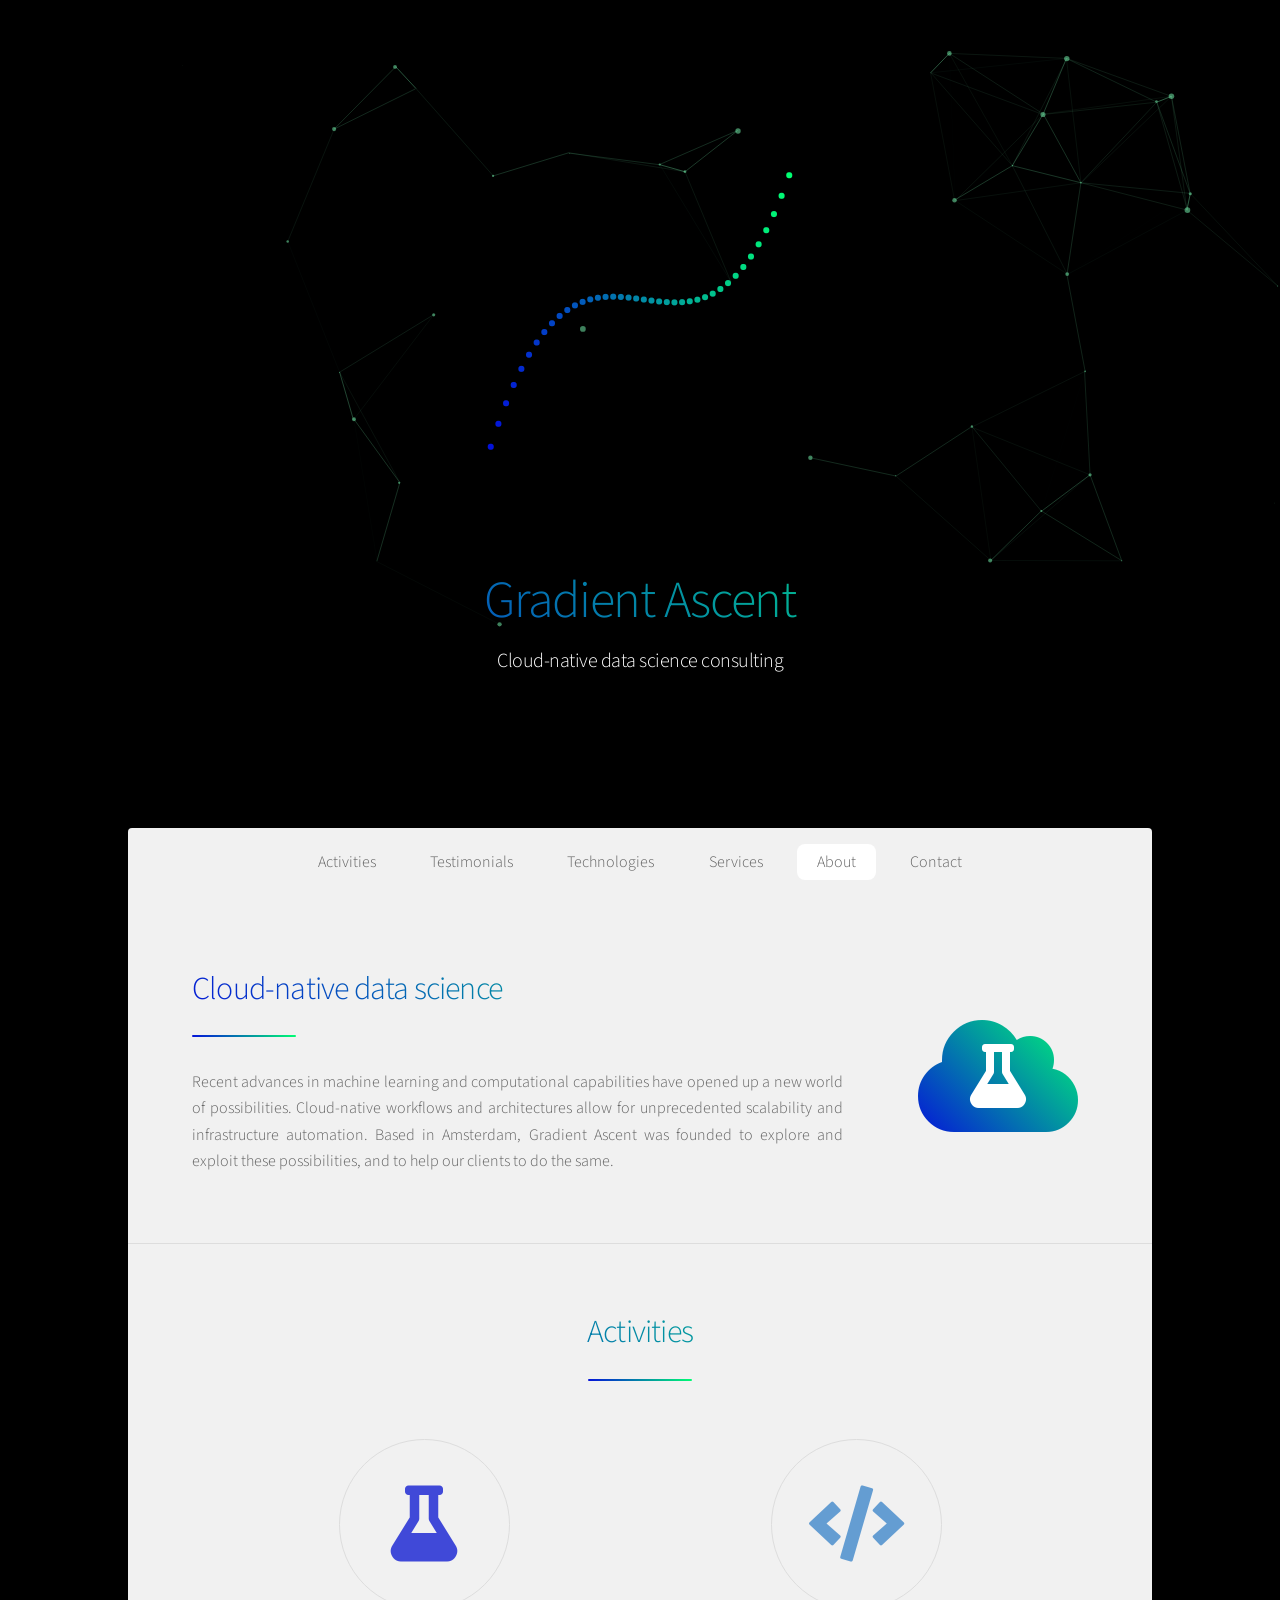
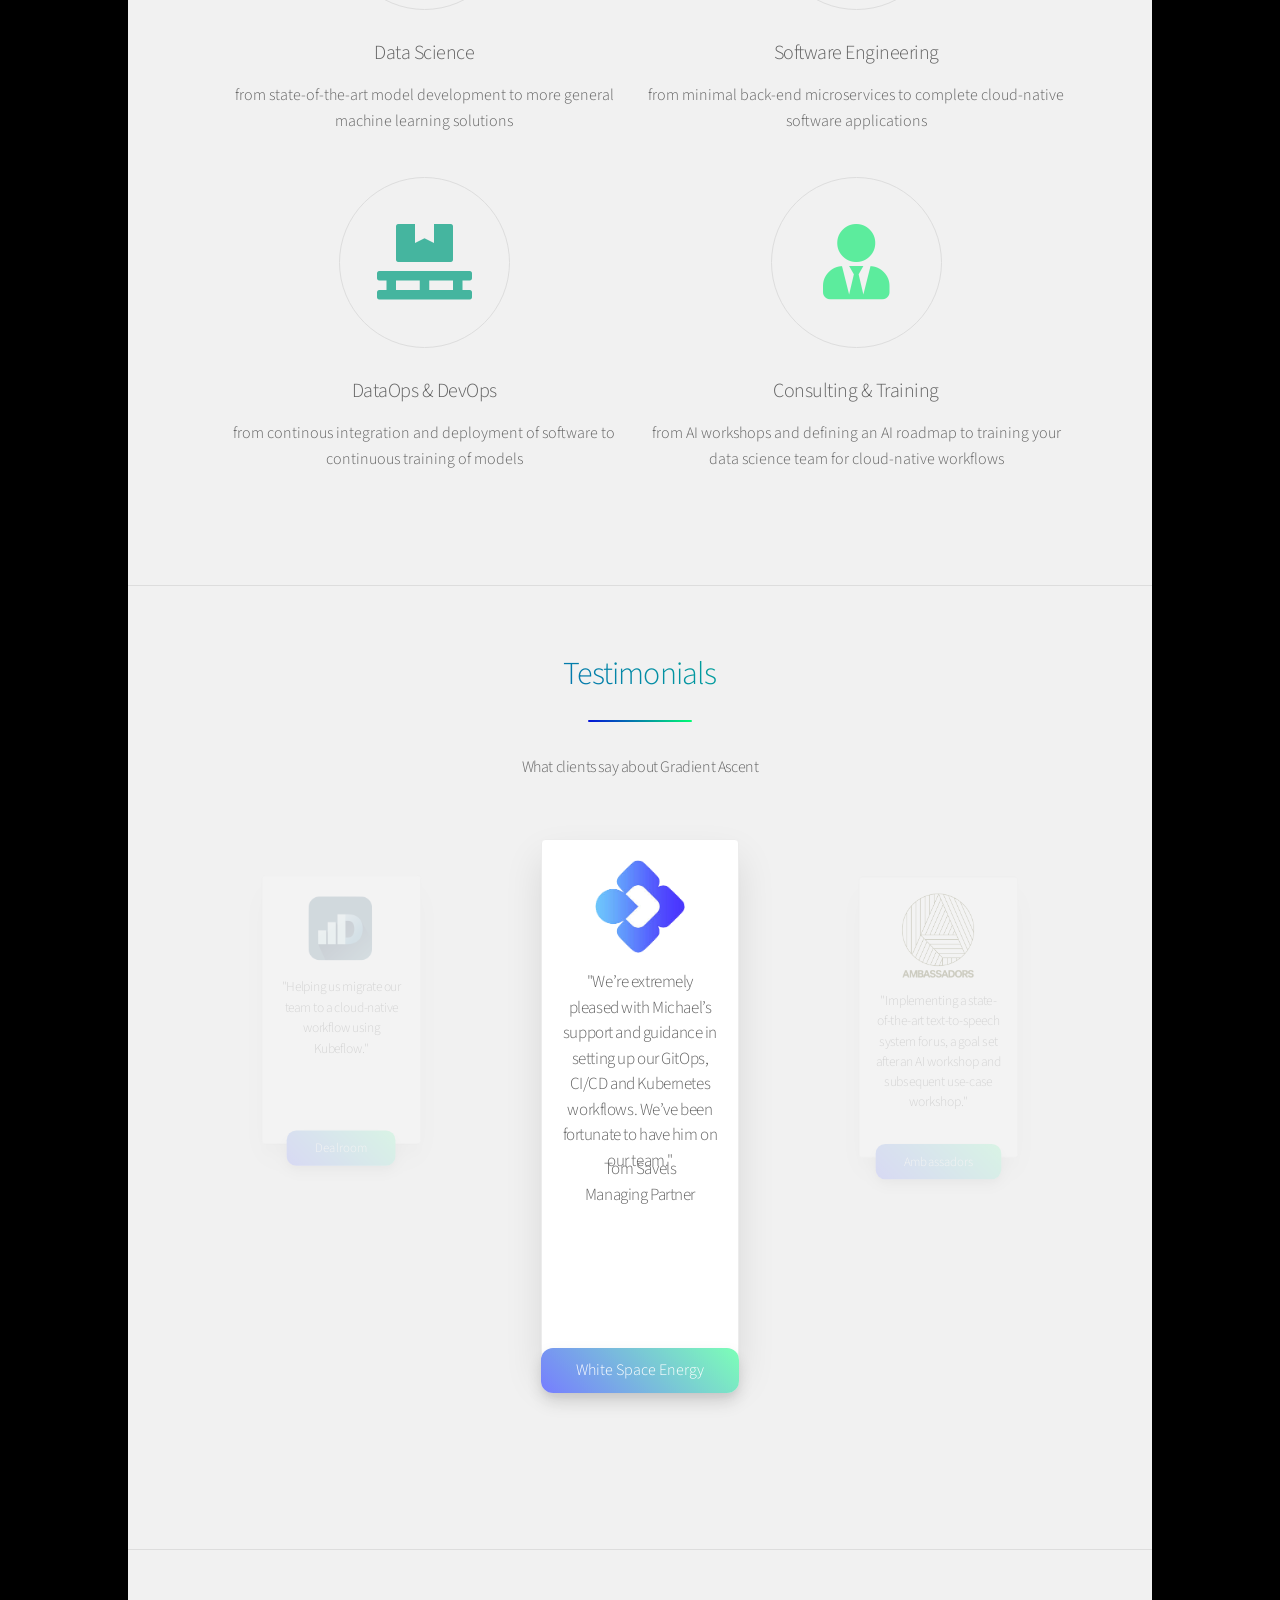
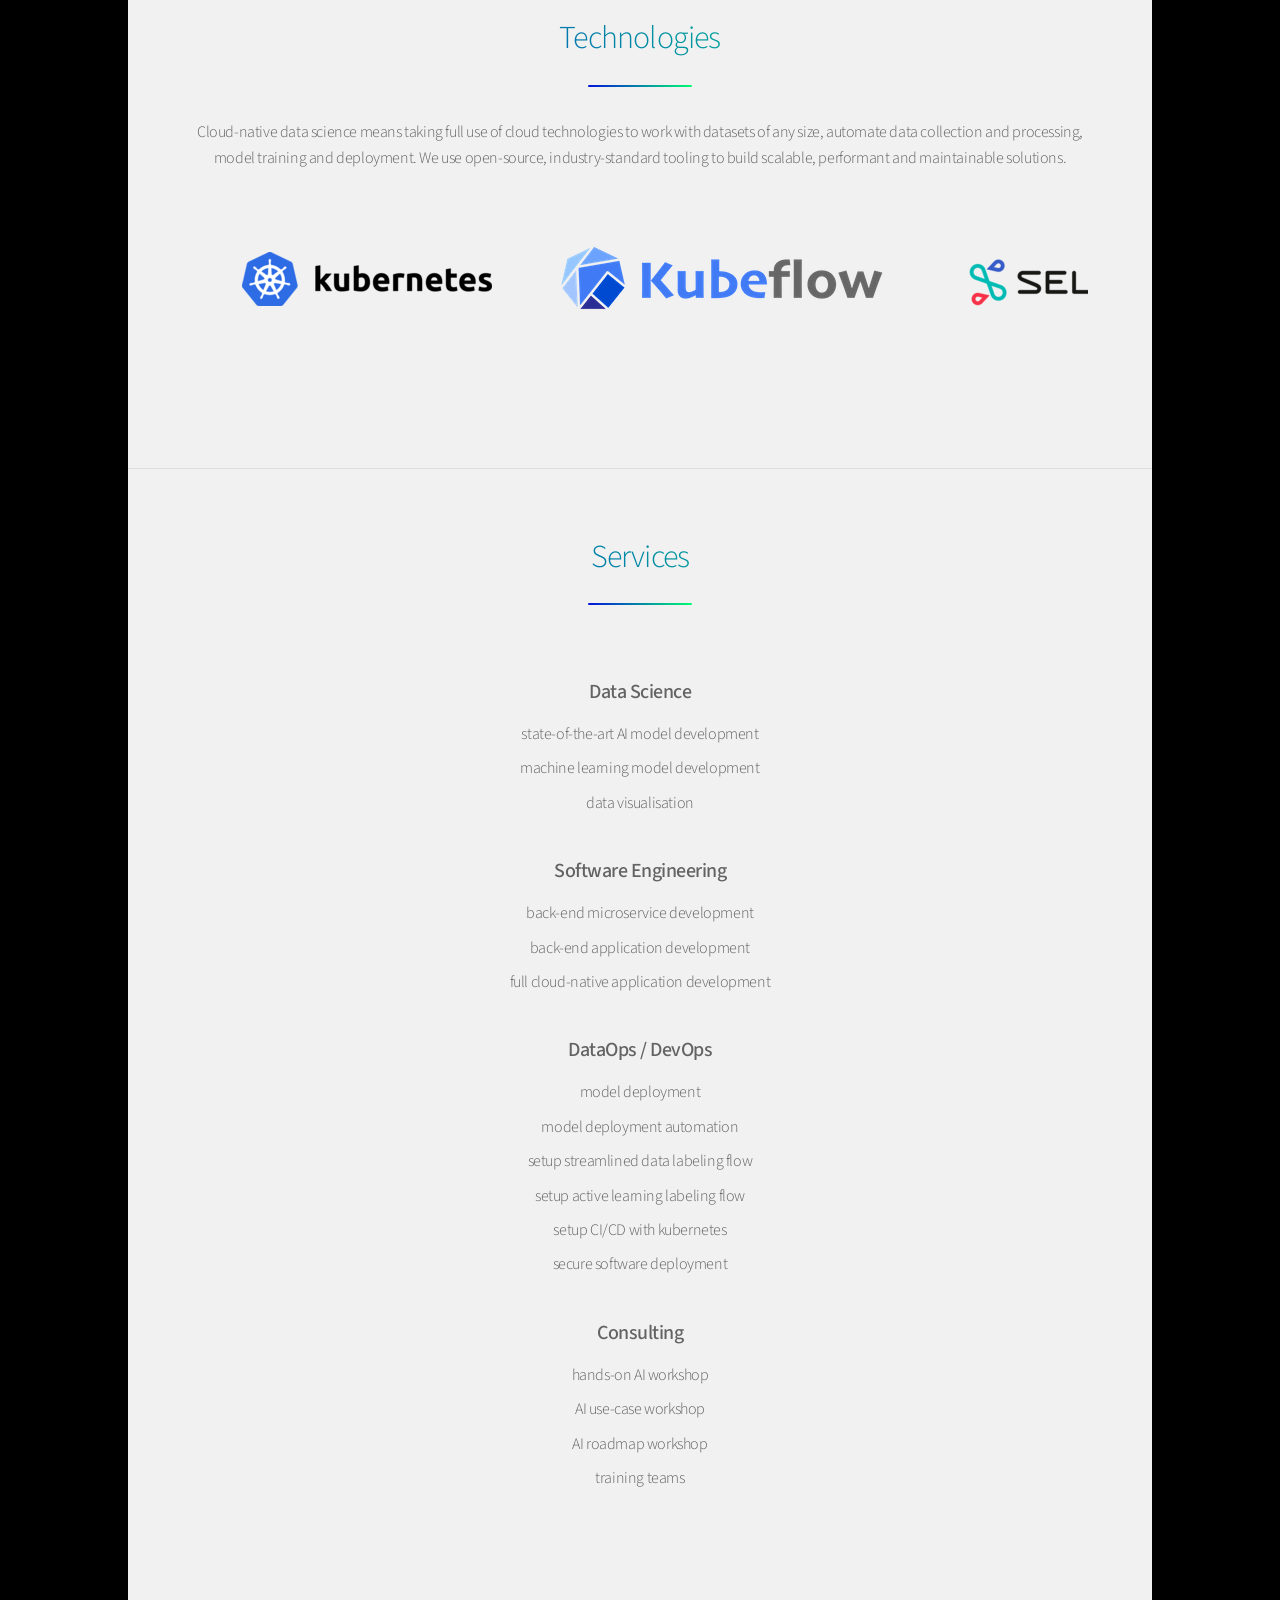
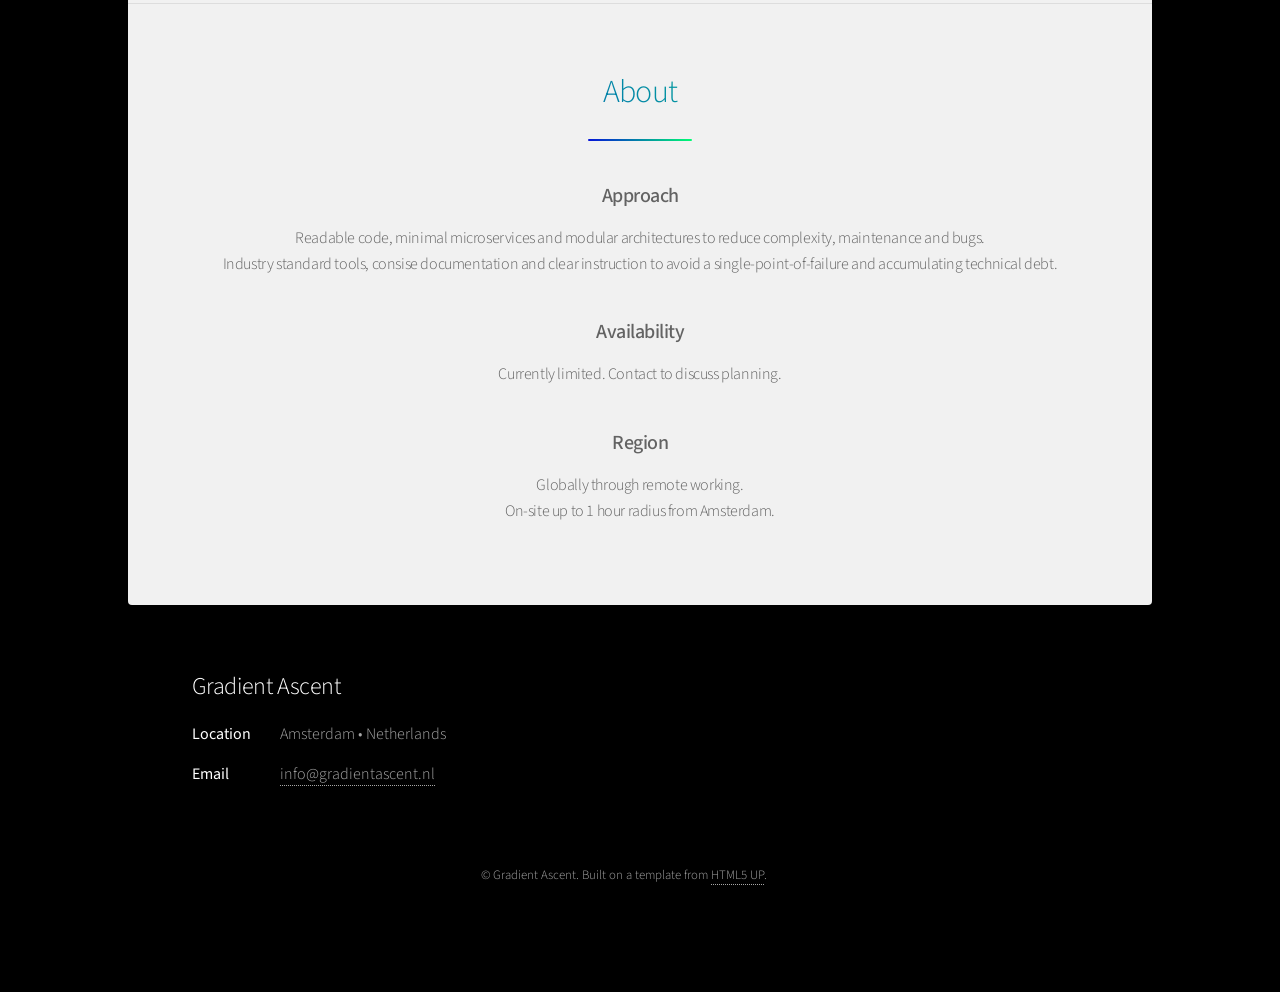
==== index.html @ bb18d950 "testimonial whitespace" ====
<!DOCTYPE HTML>
<html>

<head>
	<title>Gradient Ascent</title>
	<meta charset="utf-8" />
	<meta name="viewport" content="width=device-width, initial-scale=1, user-scalable=no" />
	<link rel="icon" href="images/favicon.png" />
	<script async src="https://www.googletagmanager.com/gtag/js?id=UA-164557713-1"></script>
	<script>
	window.dataLayer = window.dataLayer || [];
	function gtag(){dataLayer.push(arguments);}
	gtag('js', new Date());

	gtag('config', 'UA-164557713-1');
	</script>

	<link rel="stylesheet" href="assets/css/main.css" />
	<noscript>
		<link rel="stylesheet" href="assets/css/noscript.css" /></noscript>
</head>

<body class="is-preload">

	<!-- Wrapper -->
	<div id="wrapper">
		<div id="particles-js" class="bg"></div>

		<!-- Header -->
		<header id="header" class="alt">
			<span class="logo"><img src="images/ga-transparent.png" alt="" /></span>
			<h1>Gradient Ascent</h1>
			<p>Cloud-native data science consulting<br />
		</header>

		<!-- Nav -->
		<nav id="nav">
			<ul>
				<li><a href="#activities" class="active">Activities</a></li>
				<li><a href="#testimonials">Testimonials</a></li>
				<li><a href="#technologies">Technologies</a></li>
				<li><a href="#services">Services</a></li>
				<li><a href="#about">About</a></li>
				<li><a href="#contact">Contact</a></li>
			</ul>
		</nav>

		<!-- Main -->
		<div id="main">

			<!-- Introduction -->
			<section id="introduction" class="main">
				<div class="spotlight">
					<div class="content">
						<header class="major">
							<h2>Cloud-native data science</h2>
						</header>
						<p>Recent advances in machine learning and computational capabilities have opened up a new world
							of possibilities.
							Cloud-native workflows and architectures allow for unprecedented scalability and
							infrastructure automation.
							Based in Amsterdam, Gradient Ascent was founded to explore and exploit these possibilities,
							and to help our clients to do the same.</p>
						<!-- <ul class="actions">
							<li><a href="generic.html" class="button">Learn More</a></li>
						</ul> -->
					</div>
					<div class="image">
						<span class="icon solid major fa-stack fa-4x">
							<i class="fas cloud fa-cloud fa-stack-2x"></i>
							<i class="fas fa-flask fa-stack-1x fa-inverse"></i>
						</span>
					</div>
					<!-- <span class="icon solid major style5 fa-user-tie"></span> -->
					<!-- <span class="image"><img src="images/pic01.jpg" alt="" /></span> -->
				</div>
			</section>

			<!-- Activities -->
			<section id="activities" class="main special">
				<header class="major">
					<h2>Activities</h2>
				</header>
				<ul class="features">
					<li>
						<span class="icon solid major style1 fa-flask"></span>
						<h3>Data Science</h3>
						<p>from state-of-the-art model development to more general machine learning solutions</p>
					</li>
					<li>
						<span class="icon solid major style2 fa-code"></span>
						<h3>Software Engineering</h3>
						<p>from minimal back-end microservices to complete cloud-native software applications</p>
					</li>
					<li>
						<span class="icon solid major style3 fa-pallet"></span>
						<h3>DataOps & DevOps</h3>
						<p>from continous integration and deployment of software to continuous training of models</p>
					</li>
					<li>
						<span class="icon solid major style4 fa-user-tie"></span>
						<h3>Consulting & Training</h3>
						<p>from AI workshops and defining an AI roadmap to training your data science team for
							cloud-native workflows</p>
					</li>
				</ul>
				<!-- <footer class="major">
					<ul class="actions special">
						<li><a href="generic.html" class="button">Learn More</a></li>
					</ul>
				</footer> -->
			</section>

			<!-- Testimonials -->
			<section id="testimonials" class="main special">
				<header class="major">
					<h2>Testimonials</h2>
					<p>What clients say about Gradient Ascent</p>
					<div class="wrapper">

						<!-- <div class="row"> -->
						<div class="col-sm-12">
							<div id="testimonials-list" class="owl-carousel">

								<div class="item">
									<div class="shadow-effect">
										<img class="imgPlaceholder" src="images/clients/dealroom.png" alt="">
										<p>"Helping us migrate our team to a cloud-native workflow using Kubeflow."</p>
									</div>
									<div class="testimonial-name">Dealroom</div>
								</div>

								<div class="item">
									<div class="shadow-effect">
										<img class="imgPlaceholder" src="images/clients/whitespace.png" alt="">
										<p>"We’re extremely pleased with Michael’s support and guidance in setting up our GitOps, CI/CD and Kubernetes workflows. We’ve been fortunate to have him on our team."</p>
										<p>Tom Savels<br>Managing Partner</p>
									</div>
									<div class="testimonial-name">White Space Energy</div>
								</div>

								<div class="item">
									<div class="shadow-effect">
										<img class="imgPlaceholder" src="images/clients/ambassadors.png" alt="">
										<p>"Implementing a state-of-the-art text-to-speech system for us, a goal set
											after an AI workshop and subsequent use-case workshop."</p>
									</div>
									<div class="testimonial-name">Ambassadors</div>
								</div>

							</div>
						</div>
						<!-- </div> -->
					</div>
			</section>
			<!-- Utilizing open-source tooling such as KubeFlow and Kubernetes, it is possible to achieve levels of automation, robustness and scalability that are multiples of previous standards.</p> -->
			</header>

			<!-- Technologies -->
			<section id="technologies" class="main special">
				<header class="major">
					<h2>Technologies</h2>
					<p>Cloud-native data science means taking full use of cloud technologies to work with datasets of
						any size, automate data collection and processing, model training and
						deployment. We use open-source, industry-standard tooling to build scalable, performant and maintainable solutions.</p>
					<div class='marquee'>
						<img src="images/techs/kubernetes.png">
						<img src="images/techs/kubeflow.png">
						<img src="images/techs/seldon.png">
						<img src="images/techs/fastapi.png">
						<img src="images/techs/python.png">
						<img src="images/techs/numpy.png">
						<img src="images/techs/pytorch.png">
						<img src="images/techs/keras.png">
						<img src="images/techs/sklearn.png">
						<img src="images/techs/gcp.png">
						<img src="images/techs/aws.png">
					</div>
					<!-- <p>Data management</p>
					<p>Training management</p>
					<p>Experiment tracking</p>
					<p>Deployment</p> -->
					<!-- Utilizing open-source tooling such as KubeFlow and Kubernetes, it is possible to achieve levels of automation, robustness and scalability that are multiples of previous standards.</p> -->
				</header>
				<!-- <footer class="major">
								<ul class="actions special">
									<li><a href="generic.html" class="button">Learn More</a></li>
								</ul>
							</footer> -->
			</section>

			<!-- Services -->
			<section id="services" class="main special">
				<header class="major">

					<h2>Services</h2>

					<ul class="features">
						<li>
							<h3 style="font-weight:500;margin-top:2em;">Data Science</h3>
							<p>state-of-the-art AI model development</p>
							<p>machine learning model development</p>
							<p>data visualisation</p>

							<h3 style="font-weight:500;margin-top:2em;">Software Engineering</h3>
							<p>back-end microservice development</p>
							<p>back-end application development</p>
							<p>full cloud-native application development</p>

							<h3 style="font-weight:500;margin-top:2em;">DataOps / DevOps</h3>
							<p>model deployment</p>
							<p>model deployment automation</p>
							<p>setup streamlined data labeling flow</p>
							<p>setup active learning labeling flow</p>
							<p>setup CI/CD with kubernetes</p>
							<p>secure software deployment</p>


							<h3 style="font-weight:500;margin-top:2em;">Consulting</h3>
							<p>hands-on AI workshop</p>
							<p>AI use-case workshop</p>
							<p>AI roadmap workshop</p>
							<p>training teams</p>
						</li>
					</ul>




				</header>
				<!-- <footer class="major">
								<ul class="actions special">
									<li><a href="generic.html" class="button primary">Get Started</a></li>
									<li><a href="generic.html" class="button">Learn More</a></li>
								</ul>
							</footer> -->
			</section>

			<!-- About -->
			<section id="about" class="main special">
				<header class="major">
					<h2>About</h2>
					<h3 style="font-weight:500;margin-top:2em;">Approach</h3>
					<p>Readable code, minimal microservices and modular architectures to reduce complexity,
						maintenance and bugs. <br>
						Industry standard tools, consise documentation and clear instruction to avoid a
						single-point-of-failure and accumulating technical debt.</p>
					<h3 style="font-weight:500;margin-top:2em;">Availability</h3>
					<p>Currently limited. Contact to discuss planning.</p>
					<h3 style="font-weight:500;margin-top:2em;">Region</h3>
					<p>Globally through remote working.<br>
						On-site up to 1 hour radius from Amsterdam.</p>
				</header>
				<!-- <footer class="major">
					<ul class="actions special">
						<li><a href="generic.html" class="button primary">Get Started</a></li>
						<li><a href="generic.html" class="button">Learn More</a></li>
					</ul>
				</footer> -->
			</section>
		</div>

		<!-- Footer -->

		<footer id="footer">
			<!-- <section id="contact">
				<h2>Get in touch</h2>
				<form id="form" method="post" action="assets/php/mailer.php">
					<div class="row gtr-uniform">
						<div class="col-6 col-12-xsmall">
							<input type="text" name="name" id="name" value="" placeholder="Name" />
						</div>
						<div class="col-6 col-12-xsmall">
							<input type="email" name="email" id="email" value="" placeholder="Email" />
						</div>
						<div class="col-12">
							<textarea name="message" id="message" placeholder="Your message"
								rows="6"></textarea>
						</div>
						<div class="col-12">
							<ul class="actions">
								<li><input type="submit" value="Send Message" class="secondary" /></li>
							</ul>
						</div>
					</div>
				</form>
			</section> -->
			<section>
				<h2>Gradient Ascent</h2>
				<dl class="alt">
					<dt>Location</dt>
					<dd>Amsterdam &bull; Netherlands</dd>
					<dt>Email</dt>
					<dd><a href="mailto:info@gradientascent.nl">info@gradientascent.nl</a></dd>
				</dl>
				<!-- <ul class="icons">
							<li><a href="#" class="icon brands fa-github alt"><span class="label">GitHub</span></a></li>
						</ul> -->
			</section>
			<p class="copyright">&copy; Gradient Ascent. Built on a template from <a href="https://html5up.net">HTML5 UP</a>.</p>
		</footer>
	</div>

	<!-- Scripts -->
	<script src="assets/js/jquery.min.js"></script>
	<script src="assets/js/jquery.scrollex.min.js"></script>
	<script src="assets/js/jquery.scrolly.min.js"></script>
	<script src="assets/js/jquery.marquee.min.js"></script>
	<script src="assets/js/browser.min.js"></script>
	<script src="assets/js/breakpoints.min.js"></script>
	<script src="assets/js/util.js"></script>
	<script src="assets/js/particles.js"></script>
	<script src='assets/js/owl.carousel.min.js'></script>
	<script src="assets/js/main.js"></script>
</body>

</html>
---- assets/css/main.css ----
@import url(fontawesome-all.min.css);
@import "https://fonts.googleapis.com/css?family=Source+Sans+Pro:300,400";

/*
	Stellar by HTML5 UP
	html5up.net | @ajlkn
	Free for personal and commercial use under the CCA 3.0 license (html5up.net/license)
*/

/* Custom */

/* Testimonial Carousel */
.shadow-effect {
  background: #fff;
  padding: 20px;
  border-radius: 4px;
  text-align: center;
  border: 1px solid #ececec;
  box-shadow: 0 19px 38px rgba(0, 0, 0, 0.1), 0 15px 12px rgba(0, 0, 0, 0.02);
}
#testimonials-list .shadow-effect p {
  font-family: inherit;
  font-size: 17px;
  line-height: 1.5;
  margin: 0 0 17px 0;
  font-weight: 300;
  height: 10em;
}
.testimonial-name {
  margin: -17px auto 0;
  display: table;
  width: auto;
  background: -webkit-linear-gradient(45deg, #767dff, #7cffb7);
  padding: 9px 35px;
  border-radius: 12px;
  text-align: center;
  color: #fff;
  box-shadow: 0 9px 18px rgba(0, 0, 0, 0.12), 0 5px 7px rgba(0, 0, 0, 0.05);
}
#testimonials-list .item {
  text-align: center;
  padding: 50px;
  opacity: 0.2;
  -webkit-transform: scale3d(0.8, 0.8, 1);
  transform: scale3d(0.8, 0.8, 1);
  transition: all 0.3s ease-in-out;
}
#testimonials-list .owl-item.active.center .item {
  opacity: 1;
  -webkit-transform: scale3d(1, 1, 1);
  transform: scale3d(1, 1, 1);
}
.owl-carousel .owl-item img {
  -webkit-transform-style: preserve-3d;
  transform-style: preserve-3d;
  max-width: 90px;
  /* border-radius: 50%; */
  margin: 0 auto 17px;
}
#testimonials-list.owl-carousel .owl-dots .owl-dot.active span,
#testimonials-list.owl-carousel .owl-dots .owl-dot:hover span {
  background: #3190e7;
  -webkit-transform: translate3d(0px, -50%, 0px) scale(0.7);
  transform: translate3d(0px, -50%, 0px) scale(0.7);
}
#testimonials-list.owl-carousel .owl-dots {
  display: inline-block;
  width: 100%;
  text-align: center;
}
#testimonials-list.owl-carousel .owl-dots .owl-dot {
  display: inline-block;
}
#testimonials-list.owl-carousel .owl-dots .owl-dot span {
  background: #3190e7;
  display: inline-block;
  height: 20px;
  margin: 0 2px 5px;
  -webkit-transform: translate3d(0px, -50%, 0px) scale(0.3);
  transform: translate3d(0px, -50%, 0px) scale(0.3);
  -webkit-transform-origin: 50% 50% 0;
  transform-origin: 50% 50% 0;
  transition: all 250ms ease-out 0s;
  width: 20px;
}

/* Tech logo slider */
.marquee {
  width: 100%;
  overflow: hidden;
}

.marquee > .img {
  padding-right: 100px;
}

/* Particles background */

#particles-js {
  z-index: -1;
  min-height: 100%;
  min-width: 1024px;
  width: 100%;
  height: auto;
  position: fixed;
  top: 0;
  left: 0;
}

#header,
#footer #main * {
  z-index: 1;
}

/* Owl Carousel */

.owl-carousel,
.owl-carousel .owl-item {
  -webkit-tap-highlight-color: transparent;
  position: relative;
}
.owl-carousel {
  display: none;
  width: 100%;
  z-index: 1;
}
.owl-carousel .owl-stage {
  position: relative;
  -ms-touch-action: pan-Y;
}
.owl-carousel .owl-stage:after {
  content: ".";
  display: block;
  clear: both;
  visibility: hidden;
  line-height: 0;
  height: 0;
}
.owl-carousel .owl-stage-outer {
  position: relative;
  overflow: hidden;
  -webkit-transform: translate3d(0, 0, 0);
}
.owl-carousel .owl-item {
  min-height: 1px;
  float: left;
  -webkit-backface-visibility: hidden;
  -webkit-touch-callout: none;
}
.owl-carousel .owl-item img {
  display: block;
  width: 100%;
  -webkit-transform-style: preserve-3d;
}
.owl-carousel .owl-dots.disabled,
.owl-carousel .owl-nav.disabled {
  display: none;
}
.owl-carousel .owl-dot,
.owl-carousel .owl-nav .owl-next,
.owl-carousel .owl-nav .owl-prev {
  cursor: pointer;
  cursor: hand;
  -webkit-user-select: none;
  -khtml-user-select: none;
  -moz-user-select: none;
  -ms-user-select: none;
  user-select: none;
}
.owl-carousel.owl-loaded {
  display: block;
}
.owl-carousel.owl-loading {
  opacity: 0;
  display: block;
}
.owl-carousel.owl-hidden {
  opacity: 0;
}
.owl-carousel.owl-refresh .owl-item {
  display: none;
}
.owl-carousel.owl-drag .owl-item {
  -webkit-user-select: none;
  -moz-user-select: none;
  -ms-user-select: none;
  user-select: none;
}
.owl-carousel.owl-grab {
  cursor: move;
  cursor: grab;
}
.owl-carousel.owl-rtl {
  direction: rtl;
}
.owl-carousel.owl-rtl .owl-item {
  float: right;
}
.no-js .owl-carousel {
  display: block;
}
.owl-carousel .animated {
  -webkit-animation-duration: 1s;
  animation-duration: 1s;
  -webkit-animation-fill-mode: both;
  animation-fill-mode: both;
}
.owl-carousel .owl-animated-in {
  z-index: 0;
}
.owl-carousel .owl-animated-out {
  z-index: 1;
}
.owl-carousel .fadeOut {
  -webkit-animation-name: fadeOut;
  animation-name: fadeOut;
}
@-webkit-keyframes fadeOut {
  0% {
    opacity: 1;
  }
  100% {
    opacity: 0;
  }
}
@keyframes fadeOut {
  0% {
    opacity: 1;
  }
  100% {
    opacity: 0;
  }
}
.owl-height {
  transition: height 0.5s ease-in-out;
}
.owl-carousel .owl-item .owl-lazy {
  opacity: 0;
  transition: opacity 0.4s ease;
}
.owl-carousel .owl-item img.owl-lazy {
  -webkit-transform-style: preserve-3d;
  transform-style: preserve-3d;
}
.owl-carousel .owl-video-wrapper {
  position: relative;
  height: 100%;
  background: #000;
}
.owl-carousel .owl-video-play-icon {
  position: absolute;
  height: 80px;
  width: 80px;
  left: 50%;
  top: 50%;
  margin-left: -40px;
  margin-top: -40px;
  background: url(owl.video.play.png) no-repeat;
  cursor: pointer;
  z-index: 1;
  -webkit-backface-visibility: hidden;
  transition: -webkit-transform 0.1s ease;
  transition: transform 0.1s ease;
}
.owl-carousel .owl-video-play-icon:hover {
  -webkit-transform: scale(1.3, 1.3);
  -ms-transform: scale(1.3, 1.3);
  transform: scale(1.3, 1.3);
}
.owl-carousel .owl-video-playing .owl-video-play-icon,
.owl-carousel .owl-video-playing .owl-video-tn {
  display: none;
}
.owl-carousel .owl-video-tn {
  opacity: 0;
  height: 100%;
  background-position: center center;
  background-repeat: no-repeat;
  background-size: contain;
  transition: opacity 0.4s ease;
}
.owl-carousel .owl-video-frame {
  position: relative;
  z-index: 1;
  height: 100%;
  width: 100%;
}
.owl-theme .owl-controls {
  margin-top: 10px;
  text-align: center;
  -webkit-tap-highlight-color: transparent;
}
.owl-theme .owl-controls .owl-nav [class*="owl-"] {
  color: #fff;
  font-size: 14px;
  margin: 5px;
  padding: 4px 7px;
  background: #d6d6d6;
  display: inline-block;
  cursor: pointer;
  -webkit-border-radius: 3px;
  -moz-border-radius: 3px;
  border-radius: 3px;
}
.owl-theme .owl-controls .owl-nav [class*="owl-"]:hover {
  background: #869791;
  color: #fff;
  text-decoration: none;
}
.owl-theme .owl-controls .owl-nav .disabled {
  opacity: 0.5;
  cursor: default;
}
.owl-theme .owl-dots .owl-dot {
  display: inline-block;
  zoom: 1;
  *display: inline;
}
.owl-theme .owl-dots .owl-dot span {
  width: 10px;
  height: 10px;
  margin: 5px 7px;
  background: #d6d6d6;
  display: block;
  -webkit-backface-visibility: visible;
  -webkit-transition: opacity 200ms ease;
  -moz-transition: opacity 200ms ease;
  -ms-transition: opacity 200ms ease;
  -o-transition: opacity 200ms ease;
  transition: opacity 200ms ease;
  -webkit-border-radius: 30px;
  -moz-border-radius: 30px;
  border-radius: 30px;
}
.owl-theme .owl-dots .owl-dot.active span,
.owl-theme .owl-dots .owl-dot:hover span {
  background: #869791;
}


/* Template */

html,
body,
div,
span,
applet,
object,
iframe,
h1,
h2,
h3,
h4,
h5,
h6,
p,
blockquote,
pre,
a,
abbr,
acronym,
address,
big,
cite,
code,
del,
dfn,
em,
img,
ins,
kbd,
q,
s,
samp,
small,
strike,
strong,
sub,
sup,
tt,
var,
b,
u,
i,
center,
dl,
dt,
dd,
ol,
ul,
li,
fieldset,
form,
label,
legend,
table,
caption,
tbody,
tfoot,
thead,
tr,
th,
td,
article,
aside,
canvas,
details,
embed,
figure,
figcaption,
footer,
header,
hgroup,
menu,
nav,
output,
ruby,
section,
summary,
time,
mark,
audio,
video {
  margin: 0;
  padding: 0;
  border: 0;
  font-size: 100%;
  font: inherit;
  vertical-align: baseline;
}

article,
aside,
details,
figcaption,
figure,
footer,
header,
hgroup,
menu,
nav,
section {
  display: block;
}

body {
  line-height: 1;
}

ol,
ul {
  list-style: none;
}

blockquote,
q {
  quotes: none;
}

blockquote:before,
blockquote:after,
q:before,
q:after {
  content: "";
  content: none;
}

table {
  border-collapse: collapse;
  border-spacing: 0;
}

body {
  -webkit-text-size-adjust: none;
}

mark {
  background-color: transparent;
  color: inherit;
}

input::-moz-focus-inner {
  border: 0;
  padding: 0;
}

input,
select,
textarea {
  -moz-appearance: none;
  -webkit-appearance: none;
  -ms-appearance: none;
  appearance: none;
}

/* Basic */

@-ms-viewport {
  width: device-width;
}

body {
  -ms-overflow-style: scrollbar;
}

@media screen and (max-width: 480px) {
  html,
  body {
    min-width: 320px;
  }
}

html {
  box-sizing: border-box;
}

*,
*:before,
*:after {
  box-sizing: inherit;
}

body {
  background-color: #000000;
}

body.is-preload *,
body.is-preload *:before,
body.is-preload *:after {
  -moz-animation: none !important;
  -webkit-animation: none !important;
  -ms-animation: none !important;
  animation: none !important;
  -moz-transition: none !important;
  -webkit-transition: none !important;
  -ms-transition: none !important;
  transition: none !important;
}

/* Type */

body {
  background-color: #000000;
  color: rgba(255, 255, 255, 0.65);
}

body,
input,
select,
textarea {
  font-family: "Source Sans Pro", Helvetica, sans-serif;
  font-size: 17pt;
  font-weight: 300;
  line-height: 1.65;
}

@media screen and (max-width: 1680px) {
  body,
  input,
  select,
  textarea {
    font-size: 14pt;
  }
}

@media screen and (max-width: 1280px) {
  body,
  input,
  select,
  textarea {
    font-size: 12pt;
  }
}

@media screen and (max-width: 360px) {
  body,
  input,
  select,
  textarea {
    font-size: 11pt;
  }
}

a {
  -moz-transition: color 0.2s ease, border-bottom 0.2s ease;
  -webkit-transition: color 0.2s ease, border-bottom 0.2s ease;
  -ms-transition: color 0.2s ease, border-bottom 0.2s ease;
  transition: color 0.2s ease, border-bottom 0.2s ease;
  text-decoration: none;
  border-bottom: dotted 1px;
  color: inherit;
}

a:hover {
  border-bottom-color: transparent;
}

strong,
b {
  font-weight: 400;
}

em,
i {
  font-style: italic;
}

p {
  margin: 0 0 .5em 0;
}

p.content {
  -moz-columns: 20em 2;
  -webkit-columns: 20em 2;
  -ms-columns: 20em 2;
  columns: 20em 2;
  -moz-column-gap: 2em;
  -webkit-column-gap: 2em;
  -ms-column-gap: 2em;
  column-gap: 2em;
  text-align: justify;
}

h1,
h2,
h3,
h4,
h5,
h6 {
  font-weight: 300;
  line-height: 1.5;
  margin: 0 0 0.7em 0;
  letter-spacing: -0.025em;
}

h1 a,
h2 a,
h3 a,
h4 a,
h5 a,
h6 a {
  color: inherit;
  text-decoration: none;
}

h1 {
  font-size: 2.5em;
  line-height: 1.2;
}

h2 {
  font-size: 1.5em;
}

h3 {
  font-size: 1.25em;
}

h4 {
  font-size: 1.1em;
}

h5 {
  font-size: 0.9em;
}

h6 {
  font-size: 0.7em;
}

@media screen and (max-width: 736px) {
  h1 {
    font-size: 2em;
  }
}

sub {
  font-size: 0.8em;
  position: relative;
  top: 0.5em;
}

sup {
  font-size: 0.8em;
  position: relative;
  top: -0.5em;
}

blockquote {
  border-left: solid 4px;
  font-style: italic;
  margin: 0 0 2em 0;
  padding: 0.5em 0 0.5em 2em;
}

code {
  border-radius: 8px;
  border: solid 1px;
  font-family: "Courier New", monospace;
  font-size: 0.9em;
  margin: 0 0.25em;
  padding: 0.25em 0.65em;
}

pre {
  -webkit-overflow-scrolling: touch;
  font-family: "Courier New", monospace;
  font-size: 0.9em;
  margin: 0 0 2em 0;
}

pre code {
  display: block;
  line-height: 1.75;
  padding: 1em 1.5em;
  overflow-x: auto;
}

hr {
  border: 0;
  border-bottom: solid 1px;
  margin: 2em 0;
}

hr.major {
  margin: 3em 0;
}

.align-left {
  text-align: left;
}

.align-center {
  text-align: center;
}

.align-right {
  text-align: right;
}

input,
select,
textarea {
  color: #ffffff;
}

a:hover {
  color: #ffffff;
}

strong,
b {
  color: #ffffff;
}

h1,
h2,
h3,
h4,
h5,
h6 {
  color: #ffffff;
}

blockquote {
  border-left-color: rgba(255, 255, 255, 0.35);
}

code {
  background: rgba(255, 255, 255, 0.075);
  border-color: rgba(255, 255, 255, 0.35);
}

hr {
  border-bottom-color: rgba(255, 255, 255, 0.35);
}

/* Row */

.row {
  display: flex;
  flex-wrap: wrap;
  box-sizing: border-box;
  align-items: stretch;
}

.row > * {
  box-sizing: border-box;
}

.row.gtr-uniform > * > :last-child {
  margin-bottom: 0;
}

.row.aln-left {
  justify-content: flex-start;
}

.row.aln-center {
  justify-content: center;
}

.row.aln-right {
  justify-content: flex-end;
}

.row.aln-top {
  align-items: flex-start;
}

.row.aln-middle {
  align-items: center;
}

.row.aln-bottom {
  align-items: flex-end;
}

.row > .imp {
  order: -1;
}

.row > .col-1 {
  width: 8.33333%;
}

.row > .off-1 {
  margin-left: 8.33333%;
}

.row > .col-2 {
  width: 16.66667%;
}

.row > .off-2 {
  margin-left: 16.66667%;
}

.row > .col-3 {
  width: 25%;
}

.row > .off-3 {
  margin-left: 25%;
}

.row > .col-4 {
  width: 33.33333%;
}

.row > .off-4 {
  margin-left: 33.33333%;
}

.row > .col-5 {
  width: 41.66667%;
}

.row > .off-5 {
  margin-left: 41.66667%;
}

.row > .col-6 {
  width: 50%;
}

.row > .off-6 {
  margin-left: 50%;
}

.row > .col-7 {
  width: 58.33333%;
}

.row > .off-7 {
  margin-left: 58.33333%;
}

.row > .col-8 {
  width: 66.66667%;
}

.row > .off-8 {
  margin-left: 66.66667%;
}

.row > .col-9 {
  width: 75%;
}

.row > .off-9 {
  margin-left: 75%;
}

.row > .col-10 {
  width: 83.33333%;
}

.row > .off-10 {
  margin-left: 83.33333%;
}

.row > .col-11 {
  width: 91.66667%;
}

.row > .off-11 {
  margin-left: 91.66667%;
}

.row > .col-12 {
  width: 100%;
}

.row > .off-12 {
  margin-left: 100%;
}

.row.gtr-0 {
  margin-top: 0;
  margin-left: 0em;
}

.row.gtr-0 > * {
  padding: 0 0 0 0em;
}

.row.gtr-0.gtr-uniform {
  margin-top: 0em;
}

.row.gtr-0.gtr-uniform > * {
  padding-top: 0em;
}

.row.gtr-25 {
  margin-top: 0;
  margin-left: -0.375em;
}

.row.gtr-25 > * {
  padding: 0 0 0 0.375em;
}

.row.gtr-25.gtr-uniform {
  margin-top: -0.375em;
}

.row.gtr-25.gtr-uniform > * {
  padding-top: 0.375em;
}

.row.gtr-50 {
  margin-top: 0;
  margin-left: -0.75em;
}

.row.gtr-50 > * {
  padding: 0 0 0 0.75em;
}

.row.gtr-50.gtr-uniform {
  margin-top: -0.75em;
}

.row.gtr-50.gtr-uniform > * {
  padding-top: 0.75em;
}

.row {
  margin-top: 0;
  margin-left: -1.5em;
}

.row > * {
  padding: 0 0 0 1.5em;
}

.row.gtr-uniform {
  margin-top: -1.5em;
}

.row.gtr-uniform > * {
  padding-top: 1.5em;
}

.row.gtr-150 {
  margin-top: 0;
  margin-left: -2.25em;
}

.row.gtr-150 > * {
  padding: 0 0 0 2.25em;
}

.row.gtr-150.gtr-uniform {
  margin-top: -2.25em;
}

.row.gtr-150.gtr-uniform > * {
  padding-top: 2.25em;
}

.row.gtr-200 {
  margin-top: 0;
  margin-left: -3em;
}

.row.gtr-200 > * {
  padding: 0 0 0 3em;
}

.row.gtr-200.gtr-uniform {
  margin-top: -3em;
}

.row.gtr-200.gtr-uniform > * {
  padding-top: 3em;
}

@media screen and (max-width: 1680px) {
  .row {
    display: flex;
    flex-wrap: wrap;
    box-sizing: border-box;
    align-items: stretch;
  }

  .row > * {
    box-sizing: border-box;
  }

  .row.gtr-uniform > * > :last-child {
    margin-bottom: 0;
  }

  .row.aln-left {
    justify-content: flex-start;
  }

  .row.aln-center {
    justify-content: center;
  }

  .row.aln-right {
    justify-content: flex-end;
  }

  .row.aln-top {
    align-items: flex-start;
  }

  .row.aln-middle {
    align-items: center;
  }

  .row.aln-bottom {
    align-items: flex-end;
  }

  .row > .imp-xlarge {
    order: -1;
  }

  .row > .col-1-xlarge {
    width: 8.33333%;
  }

  .row > .off-1-xlarge {
    margin-left: 8.33333%;
  }

  .row > .col-2-xlarge {
    width: 16.66667%;
  }

  .row > .off-2-xlarge {
    margin-left: 16.66667%;
  }

  .row > .col-3-xlarge {
    width: 25%;
  }

  .row > .off-3-xlarge {
    margin-left: 25%;
  }

  .row > .col-4-xlarge {
    width: 33.33333%;
  }

  .row > .off-4-xlarge {
    margin-left: 33.33333%;
  }

  .row > .col-5-xlarge {
    width: 41.66667%;
  }

  .row > .off-5-xlarge {
    margin-left: 41.66667%;
  }

  .row > .col-6-xlarge {
    width: 50%;
  }

  .row > .off-6-xlarge {
    margin-left: 50%;
  }

  .row > .col-7-xlarge {
    width: 58.33333%;
  }

  .row > .off-7-xlarge {
    margin-left: 58.33333%;
  }

  .row > .col-8-xlarge {
    width: 66.66667%;
  }

  .row > .off-8-xlarge {
    margin-left: 66.66667%;
  }

  .row > .col-9-xlarge {
    width: 75%;
  }

  .row > .off-9-xlarge {
    margin-left: 75%;
  }

  .row > .col-10-xlarge {
    width: 83.33333%;
  }

  .row > .off-10-xlarge {
    margin-left: 83.33333%;
  }

  .row > .col-11-xlarge {
    width: 91.66667%;
  }

  .row > .off-11-xlarge {
    margin-left: 91.66667%;
  }

  .row > .col-12-xlarge {
    width: 100%;
  }

  .row > .off-12-xlarge {
    margin-left: 100%;
  }

  .row.gtr-0 {
    margin-top: 0;
    margin-left: 0em;
  }

  .row.gtr-0 > * {
    padding: 0 0 0 0em;
  }

  .row.gtr-0.gtr-uniform {
    margin-top: 0em;
  }

  .row.gtr-0.gtr-uniform > * {
    padding-top: 0em;
  }

  .row.gtr-25 {
    margin-top: 0;
    margin-left: -0.375em;
  }

  .row.gtr-25 > * {
    padding: 0 0 0 0.375em;
  }

  .row.gtr-25.gtr-uniform {
    margin-top: -0.375em;
  }

  .row.gtr-25.gtr-uniform > * {
    padding-top: 0.375em;
  }

  .row.gtr-50 {
    margin-top: 0;
    margin-left: -0.75em;
  }

  .row.gtr-50 > * {
    padding: 0 0 0 0.75em;
  }

  .row.gtr-50.gtr-uniform {
    margin-top: -0.75em;
  }

  .row.gtr-50.gtr-uniform > * {
    padding-top: 0.75em;
  }

  .row {
    margin-top: 0;
    margin-left: -1.5em;
  }

  .row > * {
    padding: 0 0 0 1.5em;
  }

  .row.gtr-uniform {
    margin-top: -1.5em;
  }

  .row.gtr-uniform > * {
    padding-top: 1.5em;
  }

  .row.gtr-150 {
    margin-top: 0;
    margin-left: -2.25em;
  }

  .row.gtr-150 > * {
    padding: 0 0 0 2.25em;
  }

  .row.gtr-150.gtr-uniform {
    margin-top: -2.25em;
  }

  .row.gtr-150.gtr-uniform > * {
    padding-top: 2.25em;
  }

  .row.gtr-200 {
    margin-top: 0;
    margin-left: -3em;
  }

  .row.gtr-200 > * {
    padding: 0 0 0 3em;
  }

  .row.gtr-200.gtr-uniform {
    margin-top: -3em;
  }

  .row.gtr-200.gtr-uniform > * {
    padding-top: 3em;
  }
}

@media screen and (max-width: 1280px) {
  .row {
    display: flex;
    flex-wrap: wrap;
    box-sizing: border-box;
    align-items: stretch;
  }

  .row > * {
    box-sizing: border-box;
  }

  .row.gtr-uniform > * > :last-child {
    margin-bottom: 0;
  }

  .row.aln-left {
    justify-content: flex-start;
  }

  .row.aln-center {
    justify-content: center;
  }

  .row.aln-right {
    justify-content: flex-end;
  }

  .row.aln-top {
    align-items: flex-start;
  }

  .row.aln-middle {
    align-items: center;
  }

  .row.aln-bottom {
    align-items: flex-end;
  }

  .row > .imp-large {
    order: -1;
  }

  .row > .col-1-large {
    width: 8.33333%;
  }

  .row > .off-1-large {
    margin-left: 8.33333%;
  }

  .row > .col-2-large {
    width: 16.66667%;
  }

  .row > .off-2-large {
    margin-left: 16.66667%;
  }

  .row > .col-3-large {
    width: 25%;
  }

  .row > .off-3-large {
    margin-left: 25%;
  }

  .row > .col-4-large {
    width: 33.33333%;
  }

  .row > .off-4-large {
    margin-left: 33.33333%;
  }

  .row > .col-5-large {
    width: 41.66667%;
  }

  .row > .off-5-large {
    margin-left: 41.66667%;
  }

  .row > .col-6-large {
    width: 50%;
  }

  .row > .off-6-large {
    margin-left: 50%;
  }

  .row > .col-7-large {
    width: 58.33333%;
  }

  .row > .off-7-large {
    margin-left: 58.33333%;
  }

  .row > .col-8-large {
    width: 66.66667%;
  }

  .row > .off-8-large {
    margin-left: 66.66667%;
  }

  .row > .col-9-large {
    width: 75%;
  }

  .row > .off-9-large {
    margin-left: 75%;
  }

  .row > .col-10-large {
    width: 83.33333%;
  }

  .row > .off-10-large {
    margin-left: 83.33333%;
  }

  .row > .col-11-large {
    width: 91.66667%;
  }

  .row > .off-11-large {
    margin-left: 91.66667%;
  }

  .row > .col-12-large {
    width: 100%;
  }

  .row > .off-12-large {
    margin-left: 100%;
  }

  .row.gtr-0 {
    margin-top: 0;
    margin-left: 0em;
  }

  .row.gtr-0 > * {
    padding: 0 0 0 0em;
  }

  .row.gtr-0.gtr-uniform {
    margin-top: 0em;
  }

  .row.gtr-0.gtr-uniform > * {
    padding-top: 0em;
  }

  .row.gtr-25 {
    margin-top: 0;
    margin-left: -0.375em;
  }

  .row.gtr-25 > * {
    padding: 0 0 0 0.375em;
  }

  .row.gtr-25.gtr-uniform {
    margin-top: -0.375em;
  }

  .row.gtr-25.gtr-uniform > * {
    padding-top: 0.375em;
  }

  .row.gtr-50 {
    margin-top: 0;
    margin-left: -0.75em;
  }

  .row.gtr-50 > * {
    padding: 0 0 0 0.75em;
  }

  .row.gtr-50.gtr-uniform {
    margin-top: -0.75em;
  }

  .row.gtr-50.gtr-uniform > * {
    padding-top: 0.75em;
  }

  .row {
    margin-top: 0;
    margin-left: -1.5em;
  }

  .row > * {
    padding: 0 0 0 1.5em;
  }

  .row.gtr-uniform {
    margin-top: -1.5em;
  }

  .row.gtr-uniform > * {
    padding-top: 1.5em;
  }

  .row.gtr-150 {
    margin-top: 0;
    margin-left: -2.25em;
  }

  .row.gtr-150 > * {
    padding: 0 0 0 2.25em;
  }

  .row.gtr-150.gtr-uniform {
    margin-top: -2.25em;
  }

  .row.gtr-150.gtr-uniform > * {
    padding-top: 2.25em;
  }

  .row.gtr-200 {
    margin-top: 0;
    margin-left: -3em;
  }

  .row.gtr-200 > * {
    padding: 0 0 0 3em;
  }

  .row.gtr-200.gtr-uniform {
    margin-top: -3em;
  }

  .row.gtr-200.gtr-uniform > * {
    padding-top: 3em;
  }
}

@media screen and (max-width: 980px) {
  .row {
    display: flex;
    flex-wrap: wrap;
    box-sizing: border-box;
    align-items: stretch;
  }

  .row > * {
    box-sizing: border-box;
  }

  .row.gtr-uniform > * > :last-child {
    margin-bottom: 0;
  }

  .row.aln-left {
    justify-content: flex-start;
  }

  .row.aln-center {
    justify-content: center;
  }

  .row.aln-right {
    justify-content: flex-end;
  }

  .row.aln-top {
    align-items: flex-start;
  }

  .row.aln-middle {
    align-items: center;
  }

  .row.aln-bottom {
    align-items: flex-end;
  }

  .row > .imp-medium {
    order: -1;
  }

  .row > .col-1-medium {
    width: 8.33333%;
  }

  .row > .off-1-medium {
    margin-left: 8.33333%;
  }

  .row > .col-2-medium {
    width: 16.66667%;
  }

  .row > .off-2-medium {
    margin-left: 16.66667%;
  }

  .row > .col-3-medium {
    width: 25%;
  }

  .row > .off-3-medium {
    margin-left: 25%;
  }

  .row > .col-4-medium {
    width: 33.33333%;
  }

  .row > .off-4-medium {
    margin-left: 33.33333%;
  }

  .row > .col-5-medium {
    width: 41.66667%;
  }

  .row > .off-5-medium {
    margin-left: 41.66667%;
  }

  .row > .col-6-medium {
    width: 50%;
  }

  .row > .off-6-medium {
    margin-left: 50%;
  }

  .row > .col-7-medium {
    width: 58.33333%;
  }

  .row > .off-7-medium {
    margin-left: 58.33333%;
  }

  .row > .col-8-medium {
    width: 66.66667%;
  }

  .row > .off-8-medium {
    margin-left: 66.66667%;
  }

  .row > .col-9-medium {
    width: 75%;
  }

  .row > .off-9-medium {
    margin-left: 75%;
  }

  .row > .col-10-medium {
    width: 83.33333%;
  }

  .row > .off-10-medium {
    margin-left: 83.33333%;
  }

  .row > .col-11-medium {
    width: 91.66667%;
  }

  .row > .off-11-medium {
    margin-left: 91.66667%;
  }

  .row > .col-12-medium {
    width: 100%;
  }

  .row > .off-12-medium {
    margin-left: 100%;
  }

  .row.gtr-0 {
    margin-top: 0;
    margin-left: 0em;
  }

  .row.gtr-0 > * {
    padding: 0 0 0 0em;
  }

  .row.gtr-0.gtr-uniform {
    margin-top: 0em;
  }

  .row.gtr-0.gtr-uniform > * {
    padding-top: 0em;
  }

  .row.gtr-25 {
    margin-top: 0;
    margin-left: -0.375em;
  }

  .row.gtr-25 > * {
    padding: 0 0 0 0.375em;
  }

  .row.gtr-25.gtr-uniform {
    margin-top: -0.375em;
  }

  .row.gtr-25.gtr-uniform > * {
    padding-top: 0.375em;
  }

  .row.gtr-50 {
    margin-top: 0;
    margin-left: -0.75em;
  }

  .row.gtr-50 > * {
    padding: 0 0 0 0.75em;
  }

  .row.gtr-50.gtr-uniform {
    margin-top: -0.75em;
  }

  .row.gtr-50.gtr-uniform > * {
    padding-top: 0.75em;
  }

  .row {
    margin-top: 0;
    margin-left: -1.5em;
  }

  .row > * {
    padding: 0 0 0 1.5em;
  }

  .row.gtr-uniform {
    margin-top: -1.5em;
  }

  .row.gtr-uniform > * {
    padding-top: 1.5em;
  }

  .row.gtr-150 {
    margin-top: 0;
    margin-left: -2.25em;
  }

  .row.gtr-150 > * {
    padding: 0 0 0 2.25em;
  }

  .row.gtr-150.gtr-uniform {
    margin-top: -2.25em;
  }

  .row.gtr-150.gtr-uniform > * {
    padding-top: 2.25em;
  }

  .row.gtr-200 {
    margin-top: 0;
    margin-left: -3em;
  }

  .row.gtr-200 > * {
    padding: 0 0 0 3em;
  }

  .row.gtr-200.gtr-uniform {
    margin-top: -3em;
  }

  .row.gtr-200.gtr-uniform > * {
    padding-top: 3em;
  }
}

@media screen and (max-width: 736px) {
  .row {
    display: flex;
    flex-wrap: wrap;
    box-sizing: border-box;
    align-items: stretch;
  }

  .row > * {
    box-sizing: border-box;
  }

  .row.gtr-uniform > * > :last-child {
    margin-bottom: 0;
  }

  .row.aln-left {
    justify-content: flex-start;
  }

  .row.aln-center {
    justify-content: center;
  }

  .row.aln-right {
    justify-content: flex-end;
  }

  .row.aln-top {
    align-items: flex-start;
  }

  .row.aln-middle {
    align-items: center;
  }

  .row.aln-bottom {
    align-items: flex-end;
  }

  .row > .imp-small {
    order: -1;
  }

  .row > .col-1-small {
    width: 8.33333%;
  }

  .row > .off-1-small {
    margin-left: 8.33333%;
  }

  .row > .col-2-small {
    width: 16.66667%;
  }

  .row > .off-2-small {
    margin-left: 16.66667%;
  }

  .row > .col-3-small {
    width: 25%;
  }

  .row > .off-3-small {
    margin-left: 25%;
  }

  .row > .col-4-small {
    width: 33.33333%;
  }

  .row > .off-4-small {
    margin-left: 33.33333%;
  }

  .row > .col-5-small {
    width: 41.66667%;
  }

  .row > .off-5-small {
    margin-left: 41.66667%;
  }

  .row > .col-6-small {
    width: 50%;
  }

  .row > .off-6-small {
    margin-left: 50%;
  }

  .row > .col-7-small {
    width: 58.33333%;
  }

  .row > .off-7-small {
    margin-left: 58.33333%;
  }

  .row > .col-8-small {
    width: 66.66667%;
  }

  .row > .off-8-small {
    margin-left: 66.66667%;
  }

  .row > .col-9-small {
    width: 75%;
  }

  .row > .off-9-small {
    margin-left: 75%;
  }

  .row > .col-10-small {
    width: 83.33333%;
  }

  .row > .off-10-small {
    margin-left: 83.33333%;
  }

  .row > .col-11-small {
    width: 91.66667%;
  }

  .row > .off-11-small {
    margin-left: 91.66667%;
  }

  .row > .col-12-small {
    width: 100%;
  }

  .row > .off-12-small {
    margin-left: 100%;
  }

  .row.gtr-0 {
    margin-top: 0;
    margin-left: 0em;
  }

  .row.gtr-0 > * {
    padding: 0 0 0 0em;
  }

  .row.gtr-0.gtr-uniform {
    margin-top: 0em;
  }

  .row.gtr-0.gtr-uniform > * {
    padding-top: 0em;
  }

  .row.gtr-25 {
    margin-top: 0;
    margin-left: -0.25em;
  }

  .row.gtr-25 > * {
    padding: 0 0 0 0.25em;
  }

  .row.gtr-25.gtr-uniform {
    margin-top: -0.25em;
  }

  .row.gtr-25.gtr-uniform > * {
    padding-top: 0.25em;
  }

  .row.gtr-50 {
    margin-top: 0;
    margin-left: -0.5em;
  }

  .row.gtr-50 > * {
    padding: 0 0 0 0.5em;
  }

  .row.gtr-50.gtr-uniform {
    margin-top: -0.5em;
  }

  .row.gtr-50.gtr-uniform > * {
    padding-top: 0.5em;
  }

  .row {
    margin-top: 0;
    margin-left: -1em;
  }

  .row > * {
    padding: 0 0 0 1em;
  }

  .row.gtr-uniform {
    margin-top: -1em;
  }

  .row.gtr-uniform > * {
    padding-top: 1em;
  }

  .row.gtr-150 {
    margin-top: 0;
    margin-left: -1.5em;
  }

  .row.gtr-150 > * {
    padding: 0 0 0 1.5em;
  }

  .row.gtr-150.gtr-uniform {
    margin-top: -1.5em;
  }

  .row.gtr-150.gtr-uniform > * {
    padding-top: 1.5em;
  }

  .row.gtr-200 {
    margin-top: 0;
    margin-left: -2em;
  }

  .row.gtr-200 > * {
    padding: 0 0 0 2em;
  }

  .row.gtr-200.gtr-uniform {
    margin-top: -2em;
  }

  .row.gtr-200.gtr-uniform > * {
    padding-top: 2em;
  }
}

@media screen and (max-width: 480px) {
  .row {
    display: flex;
    flex-wrap: wrap;
    box-sizing: border-box;
    align-items: stretch;
  }

  .row > * {
    box-sizing: border-box;
  }

  .row.gtr-uniform > * > :last-child {
    margin-bottom: 0;
  }

  .row.aln-left {
    justify-content: flex-start;
  }

  .row.aln-center {
    justify-content: center;
  }

  .row.aln-right {
    justify-content: flex-end;
  }

  .row.aln-top {
    align-items: flex-start;
  }

  .row.aln-middle {
    align-items: center;
  }

  .row.aln-bottom {
    align-items: flex-end;
  }

  .row > .imp-xsmall {
    order: -1;
  }

  .row > .col-1-xsmall {
    width: 8.33333%;
  }

  .row > .off-1-xsmall {
    margin-left: 8.33333%;
  }

  .row > .col-2-xsmall {
    width: 16.66667%;
  }

  .row > .off-2-xsmall {
    margin-left: 16.66667%;
  }

  .row > .col-3-xsmall {
    width: 25%;
  }

  .row > .off-3-xsmall {
    margin-left: 25%;
  }

  .row > .col-4-xsmall {
    width: 33.33333%;
  }

  .row > .off-4-xsmall {
    margin-left: 33.33333%;
  }

  .row > .col-5-xsmall {
    width: 41.66667%;
  }

  .row > .off-5-xsmall {
    margin-left: 41.66667%;
  }

  .row > .col-6-xsmall {
    width: 50%;
  }

  .row > .off-6-xsmall {
    margin-left: 50%;
  }

  .row > .col-7-xsmall {
    width: 58.33333%;
  }

  .row > .off-7-xsmall {
    margin-left: 58.33333%;
  }

  .row > .col-8-xsmall {
    width: 66.66667%;
  }

  .row > .off-8-xsmall {
    margin-left: 66.66667%;
  }

  .row > .col-9-xsmall {
    width: 75%;
  }

  .row > .off-9-xsmall {
    margin-left: 75%;
  }

  .row > .col-10-xsmall {
    width: 83.33333%;
  }

  .row > .off-10-xsmall {
    margin-left: 83.33333%;
  }

  .row > .col-11-xsmall {
    width: 91.66667%;
  }

  .row > .off-11-xsmall {
    margin-left: 91.66667%;
  }

  .row > .col-12-xsmall {
    width: 100%;
  }

  .row > .off-12-xsmall {
    margin-left: 100%;
  }

  .row.gtr-0 {
    margin-top: 0;
    margin-left: 0em;
  }

  .row.gtr-0 > * {
    padding: 0 0 0 0em;
  }

  .row.gtr-0.gtr-uniform {
    margin-top: 0em;
  }

  .row.gtr-0.gtr-uniform > * {
    padding-top: 0em;
  }

  .row.gtr-25 {
    margin-top: 0;
    margin-left: -0.3125em;
  }

  .row.gtr-25 > * {
    padding: 0 0 0 0.3125em;
  }

  .row.gtr-25.gtr-uniform {
    margin-top: -0.3125em;
  }

  .row.gtr-25.gtr-uniform > * {
    padding-top: 0.3125em;
  }

  .row.gtr-50 {
    margin-top: 0;
    margin-left: -0.625em;
  }

  .row.gtr-50 > * {
    padding: 0 0 0 0.625em;
  }

  .row.gtr-50.gtr-uniform {
    margin-top: -0.625em;
  }

  .row.gtr-50.gtr-uniform > * {
    padding-top: 0.625em;
  }

  .row {
    margin-top: 0;
    margin-left: -1.25em;
  }

  .row > * {
    padding: 0 0 0 1.25em;
  }

  .row.gtr-uniform {
    margin-top: -1.25em;
  }

  .row.gtr-uniform > * {
    padding-top: 1.25em;
  }

  .row.gtr-150 {
    margin-top: 0;
    margin-left: -1.875em;
  }

  .row.gtr-150 > * {
    padding: 0 0 0 1.875em;
  }

  .row.gtr-150.gtr-uniform {
    margin-top: -1.875em;
  }

  .row.gtr-150.gtr-uniform > * {
    padding-top: 1.875em;
  }

  .row.gtr-200 {
    margin-top: 0;
    margin-left: -2.5em;
  }

  .row.gtr-200 > * {
    padding: 0 0 0 2.5em;
  }

  .row.gtr-200.gtr-uniform {
    margin-top: -2.5em;
  }

  .row.gtr-200.gtr-uniform > * {
    padding-top: 2.5em;
  }
}

/* Box */

.box {
  border-radius: 8px;
  border: solid;
  margin-bottom: 2em;
  padding: 1.5em;
}

.box > :last-child,
.box > :last-child > :last-child,
.box > :last-child > :last-child > :last-child {
  margin-bottom: 0;
}

.box.alt {
  border: 0;
  border-radius: 0;
  padding: 0;
}

.box {
  border-color: rgba(255, 255, 255, 0.35);
}

/* Button */

input[type="submit"],
input[type="reset"],
input[type="button"],
button,
.button {
  -moz-appearance: none;
  -webkit-appearance: none;
  -ms-appearance: none;
  appearance: none;
  -moz-transition: background-color 0.2s ease-in-out, color 0.2s ease-in-out;
  -webkit-transition: background-color 0.2s ease-in-out, color 0.2s ease-in-out;
  -ms-transition: background-color 0.2s ease-in-out, color 0.2s ease-in-out;
  transition: background-color 0.2s ease-in-out, color 0.2s ease-in-out;
  border-radius: 8px;
  border: 0;
  cursor: pointer;
  display: inline-block;
  font-weight: 300;
  height: 2.75em;
  line-height: 2.75em;
  min-width: 9.25em;
  padding: 0 1.5em;
  text-align: center;
  text-decoration: none;
  white-space: nowrap;
}

input[type="submit"].icon,
input[type="reset"].icon,
input[type="button"].icon,
button.icon,
.button.icon {
  padding-left: 1.35em;
}

input[type="submit"].icon:before,
input[type="reset"].icon:before,
input[type="button"].icon:before,
button.icon:before,
.button.icon:before {
  margin-right: 0.5em;
}

input[type="submit"].fit,
input[type="reset"].fit,
input[type="button"].fit,
button.fit,
.button.fit {
  width: 100%;
}

input[type="submit"].small,
input[type="reset"].small,
input[type="button"].small,
button.small,
.button.small {
  font-size: 0.8em;
}

input[type="submit"].large,
input[type="reset"].large,
input[type="button"].large,
button.large,
.button.large {
  font-size: 1.35em;
}

input[type="submit"].disabled,
input[type="submit"]:disabled,
input[type="reset"].disabled,
input[type="reset"]:disabled,
input[type="button"].disabled,
input[type="button"]:disabled,
button.disabled,
button:disabled,
.button.disabled,
.button:disabled {
  pointer-events: none;
  opacity: 0.25;
}

@media screen and (max-width: 736px) {
  input[type="submit"],
  input[type="reset"],
  input[type="button"],
  button,
  .button {
    min-width: 0;
  }
}

input[type="submit"],
input[type="reset"],
input[type="button"],
button,
.button {
  background-color: transparent;
  box-shadow: inset 0 0 0 1px rgba(255, 255, 255, 0.35);
  color: #ffffff !important;
}

input[type="submit"]:hover,
input[type="reset"]:hover,
input[type="button"]:hover,
button:hover,
.button:hover {
  background-color: rgba(255, 255, 255, 0.075);
}

input[type="submit"]:active,
input[type="reset"]:active,
input[type="button"]:active,
button:active,
.button:active {
  background-color: rgba(255, 255, 255, 0.2);
}

input[type="submit"].icon:before,
input[type="reset"].icon:before,
input[type="button"].icon:before,
button.icon:before,
.button.icon:before {
  color: rgba(255, 255, 255, 0.5);
}

input[type="submit"].primary,
input[type="reset"].primary,
input[type="button"].primary,
button.primary,
.button.primary {
  background-color: #8cc9f0;
  color: #ffffff !important;
  box-shadow: none;
}

input[type="submit"].primary:hover,
input[type="reset"].primary:hover,
input[type="button"].primary:hover,
button.primary:hover,
.button.primary:hover {
  background-color: #9acff2;
}

input[type="submit"].primary:active,
input[type="reset"].primary:active,
input[type="button"].primary:active,
button.primary:active,
.button.primary:active {
  background-color: #7ec3ee;
}

input[type="submit"].primary.icon:before,
input[type="reset"].primary.icon:before,
input[type="button"].primary.icon:before,
button.primary.icon:before,
.button.primary.icon:before {
  color: #ffffff !important;
}

/* Form */

form {
  margin: 0 0 2em 0;
}

label {
  display: block;
  font-size: 0.9em;
  font-weight: 400;
  margin: 0 0 1em 0;
}

input[type="text"],
input[type="password"],
input[type="email"],
select,
textarea {
  -moz-appearance: none;
  -webkit-appearance: none;
  -ms-appearance: none;
  appearance: none;
  border-radius: 8px;
  border: solid 1px;
  color: inherit;
  display: block;
  outline: 0;
  padding: 0 1em;
  text-decoration: none;
  width: 100%;
}

input[type="text"]:invalid,
input[type="password"]:invalid,
input[type="email"]:invalid,
select:invalid,
textarea:invalid {
  box-shadow: none;
}

select {
  background-size: 1.25rem;
  background-repeat: no-repeat;
  background-position: calc(100% - 1rem) center;
  height: 2.75em;
  padding-right: 2.75em;
  text-overflow: ellipsis;
}

select:focus::-ms-value {
  background-color: transparent;
}

select::-ms-expand {
  display: none;
}

input[type="text"],
input[type="password"],
input[type="email"],
select {
  height: 2.75em;
}

textarea {
  padding: 0.75em 1em;
}

input[type="checkbox"],
input[type="radio"] {
  -moz-appearance: none;
  -webkit-appearance: none;
  -ms-appearance: none;
  appearance: none;
  display: block;
  float: left;
  margin-right: -2em;
  opacity: 0;
  width: 1em;
  z-index: -1;
}

input[type="checkbox"] + label,
input[type="radio"] + label {
  text-decoration: none;
  cursor: pointer;
  display: inline-block;
  font-size: 1em;
  font-weight: 300;
  padding-left: 2.4em;
  padding-right: 0.75em;
  position: relative;
}

input[type="checkbox"] + label:before,
input[type="radio"] + label:before {
  -moz-osx-font-smoothing: grayscale;
  -webkit-font-smoothing: antialiased;
  display: inline-block;
  font-style: normal;
  font-variant: normal;
  text-rendering: auto;
  line-height: 1;
  text-transform: none !important;
  font-family: "Font Awesome 5 Free";
  font-weight: 900;
}

input[type="checkbox"] + label:before,
input[type="radio"] + label:before {
  border-radius: 8px;
  border: solid 1px;
  content: "";
  display: inline-block;
  font-size: 0.8em;
  height: 2.0625em;
  left: 0;
  line-height: 2.0625em;
  position: absolute;
  text-align: center;
  top: 0;
  width: 2.0625em;
}

input[type="checkbox"]:checked + label:before,
input[type="radio"]:checked + label:before {
  content: "\f00c";
}

input[type="checkbox"] + label:before {
  border-radius: 8px;
}

input[type="radio"] + label:before {
  border-radius: 100%;
}

::-webkit-input-placeholder {
  opacity: 1;
}

:-moz-placeholder {
  opacity: 1;
}

::-moz-placeholder {
  opacity: 1;
}

:-ms-input-placeholder {
  opacity: 1;
}

label {
  color: #ffffff;
}

input[type="text"],
input[type="password"],
input[type="email"],
select,
textarea {
  background-color: rgba(255, 255, 255, 0.075);
  border-color: rgba(255, 255, 255, 0.35);
}

input[type="text"]:focus,
input[type="password"]:focus,
input[type="email"]:focus,
select:focus,
textarea:focus {
  border-color: #8cc9f0;
  box-shadow: 0 0 0 1px #8cc9f0;
}

select {
  background-image: url("data:image/svg+xml;charset=utf8,%3Csvg xmlns='http://www.w3.org/2000/svg' width='40' height='40' preserveAspectRatio='none' viewBox='0 0 40 40'%3E%3Cpath d='M9.4,12.3l10.4,10.4l10.4-10.4c0.2-0.2,0.5-0.4,0.9-0.4c0.3,0,0.6,0.1,0.9,0.4l3.3,3.3c0.2,0.2,0.4,0.5,0.4,0.9 c0,0.4-0.1,0.6-0.4,0.9L20.7,31.9c-0.2,0.2-0.5,0.4-0.9,0.4c-0.3,0-0.6-0.1-0.9-0.4L4.3,17.3c-0.2-0.2-0.4-0.5-0.4-0.9 c0-0.4,0.1-0.6,0.4-0.9l3.3-3.3c0.2-0.2,0.5-0.4,0.9-0.4S9.1,12.1,9.4,12.3z' fill='rgba(255, 255, 255, 0.35)' /%3E%3C/svg%3E");
}

select option {
  color: #ffffff;
  background: #935d8c;
}

input[type="checkbox"] + label,
input[type="radio"] + label {
  color: rgba(255, 255, 255, 0.65);
}

input[type="checkbox"] + label:before,
input[type="radio"] + label:before {
  background: rgba(255, 255, 255, 0.075);
  border-color: rgba(255, 255, 255, 0.35);
}

input[type="checkbox"]:checked + label:before,
input[type="radio"]:checked + label:before {
  background-color: #ffffff;
  border-color: #ffffff;
  color: #935d8c;
}

input[type="checkbox"]:focus + label:before,
input[type="radio"]:focus + label:before {
  border-color: #8cc9f0;
  box-shadow: 0 0 0 1px #8cc9f0;
}

::-webkit-input-placeholder {
  color: rgba(255, 255, 255, 0.5) !important;
}

:-moz-placeholder {
  color: rgba(255, 255, 255, 0.5) !important;
}

::-moz-placeholder {
  color: rgba(255, 255, 255, 0.5) !important;
}

:-ms-input-placeholder {
  color: rgba(255, 255, 255, 0.5) !important;
}

.formerize-placeholder {
  color: rgba(255, 255, 255, 0.5) !important;
}

/* Icon */

.icon {
  text-decoration: none;
  -moz-transition: background-color 0.2s ease-in-out, color 0.2s ease-in-out;
  -webkit-transition: background-color 0.2s ease-in-out, color 0.2s ease-in-out;
  -ms-transition: background-color 0.2s ease-in-out, color 0.2s ease-in-out;
  transition: background-color 0.2s ease-in-out, color 0.2s ease-in-out;
  border-bottom: none;
  position: relative;
}

.icon:before {
  -moz-osx-font-smoothing: grayscale;
  -webkit-font-smoothing: antialiased;
  display: inline-block;
  font-style: normal;
  font-variant: normal;
  text-rendering: auto;
  line-height: 1;
  text-transform: none !important;
  font-family: "Font Awesome 5 Free";
  font-weight: 400;
}

.icon > .label {
  display: none;
}

.icon:before {
  line-height: solid;
}

.icon.solid:before {
  font-weight: 900;
}

.icon.brands:before {
  font-family: "Font Awesome 5 Brands";
}

.icon.major {
  /* border: solid 1px; */
  display: inline-block;
  border-radius: 100%;
  padding: 0.65em;
  margin: 0 0 1.1em 0;
  cursor: default;
}

.cloud {
  background-image: -webkit-linear-gradient(45deg, #0511da, #00ff72);
  background-size: 100%;
  -webkit-background-clip: text;
  -webkit-text-fill-color: transparent;
  -moz-background-clip: text;
  -moz-text-fill-color: transparent;
}

.icon.major:before {
  display: inline-block;
  font-size: 6.25rem;
  width: 2.25em;
  height: 2.25em;
  line-height: 2.2em;
  border-radius: 100%;
  border: solid 1px;
  text-align: center;
}

.icon.alt {
  display: inline-block;
  border: solid 1px;
  border-radius: 100%;
}

.icon.alt:before {
  display: block;
  font-size: 1.25em;
  width: 2em;
  height: 2em;
  text-align: center;
  line-height: 2em;
}

.icon.style1 {
  color: #4049d8;
}

.icon.style2 {
  color: #649dd2;
}

.icon.style3 {
  color: #45b59f;
}

.icon.style4 {
  color: #5cec9d;
}

@media screen and (max-width: 1680px) {
  .icon.major:before {
    font-size: 5.5rem;
  }
}

@media screen and (max-width: 1280px) {
  .icon.major:before {
    font-size: 4.75rem;
  }
}

@media screen and (max-width: 736px) {
  .icon.major {
    margin: 0 0 0 0;
    padding: 0.35em;
  }

  .icon.major:before {
    font-size: 3.5rem;
  }
}

.icon.major {
  border-color: rgba(255, 255, 255, 0.35);
}

.icon.major:before {
  border-color: rgba(255, 255, 255, 0.35);
}

.icon.alt {
  border-color: rgba(255, 255, 255, 0.35);
  color: #ffffff;
}

.icon.alt:hover {
  background-color: rgba(255, 255, 255, 0.075);
}

.icon.alt:active {
  background-color: rgba(255, 255, 255, 0.2);
}

/* Image */

.image {
  border-radius: 8px;
  border: 0;
  display: inline-block;
  position: relative;
}

.image img {
  border-radius: 8px;
  display: block;
}

.image.left,
.image.right {
  max-width: 40%;
}

.image.left img,
.image.right img {
  width: 100%;
}

.image.left {
  float: left;
  margin: 0 1.5em 1em 0;
  top: 0.25em;
}

.image.right {
  float: right;
  margin: 0 0 1em 1.5em;
  top: 0.25em;
}

.image.fit {
  display: block;
  margin: 0 0 2em 0;
  width: 100%;
}

.image.fit img {
  width: 100%;
}

.image.main {
  display: block;
  margin: 0 0 3em 0;
  width: 100%;
}

.image.main img {
  width: 100%;
}

/* List */

ol {
  list-style: decimal;
  margin: 0 0 2em 0;
  padding-left: 1.25em;
}

ol li {
  padding-left: 0.25em;
}

ul {
  list-style: disc;
  margin: 0 0 2em 0;
  padding-left: 1em;
}

ul li {
  padding-left: 0.5em;
}

ul.alt {
  list-style: none;
  padding-left: 0;
}

ul.alt li {
  border-top: solid 1px;
  padding: 0.5em 0;
}

ul.alt li:first-child {
  border-top: 0;
  padding-top: 0;
}

dl {
  margin: 0 0 2em 0;
}

dl dt {
  display: block;
  font-weight: 400;
  margin: 0 0 1em 0;
}

dl dd {
  margin-left: 2em;
}

dl.alt dt {
  display: block;
  width: 3em;
  margin: 0;
  clear: left;
  float: left;
}

dl.alt dd {
  margin: 0 0 0.85em 5.5em;
}

dl.alt:after {
  content: "";
  display: block;
  clear: both;
}

ul.alt li {
  border-top-color: rgba(255, 255, 255, 0.35);
}

dl dt {
  color: #ffffff;
}

/* Actions */

ul.actions {
  display: -moz-flex;
  display: -webkit-flex;
  display: -ms-flex;
  display: flex;
  cursor: default;
  list-style: none;
  margin-left: -1em;
  padding-left: 0;
}

ul.actions li {
  padding: 0 0 0 1em;
  vertical-align: middle;
}

ul.actions.special {
  -moz-justify-content: center;
  -webkit-justify-content: center;
  -ms-justify-content: center;
  justify-content: center;
  width: 100%;
  margin-left: 0;
}

ul.actions.special li:first-child {
  padding-left: 0;
}

ul.actions.stacked {
  -moz-flex-direction: column;
  -webkit-flex-direction: column;
  -ms-flex-direction: column;
  flex-direction: column;
  margin-left: 0;
}

ul.actions.stacked li {
  padding: 1.3em 0 0 0;
}

ul.actions.stacked li:first-child {
  padding-top: 0;
}

ul.actions.fit {
  width: calc(100% + 1em);
}

ul.actions.fit li {
  -moz-flex-grow: 1;
  -webkit-flex-grow: 1;
  -ms-flex-grow: 1;
  flex-grow: 1;
  -moz-flex-shrink: 1;
  -webkit-flex-shrink: 1;
  -ms-flex-shrink: 1;
  flex-shrink: 1;
  width: 100%;
}

ul.actions.fit li > * {
  width: 100%;
}

ul.actions.fit.stacked {
  width: 100%;
}

@media screen and (max-width: 480px) {
  ul.actions:not(.fixed) {
    -moz-flex-direction: column;
    -webkit-flex-direction: column;
    -ms-flex-direction: column;
    flex-direction: column;
    margin-left: 0;
    width: 100% !important;
  }

  ul.actions:not(.fixed) li {
    -moz-flex-grow: 1;
    -webkit-flex-grow: 1;
    -ms-flex-grow: 1;
    flex-grow: 1;
    -moz-flex-shrink: 1;
    -webkit-flex-shrink: 1;
    -ms-flex-shrink: 1;
    flex-shrink: 1;
    padding: 1em 0 0 0;
    text-align: center;
    width: 100%;
  }

  ul.actions:not(.fixed) li > * {
    width: 100%;
  }

  ul.actions:not(.fixed) li:first-child {
    padding-top: 0;
  }

  ul.actions:not(.fixed) li input[type="submit"],
  ul.actions:not(.fixed) li input[type="reset"],
  ul.actions:not(.fixed) li input[type="button"],
  ul.actions:not(.fixed) li button,
  ul.actions:not(.fixed) li .button {
    width: 100%;
  }

  ul.actions:not(.fixed) li input[type="submit"].icon:before,
  ul.actions:not(.fixed) li input[type="reset"].icon:before,
  ul.actions:not(.fixed) li input[type="button"].icon:before,
  ul.actions:not(.fixed) li button.icon:before,
  ul.actions:not(.fixed) li .button.icon:before {
    margin-left: -0.5rem;
  }
}

/* Icons */

ul.icons {
  cursor: default;
  list-style: none;
  padding-left: 0;
}

ul.icons li {
  display: inline-block;
  padding: 0 0.65em 0 0;
}

ul.icons li:last-child {
  padding-right: 0 !important;
}

/* Section/Article */

section.special,
article.special {
  text-align: center;
}

header.major {
  margin-bottom: 3em;
}

header.major h2 {
  font-size: 2em;
}

header.major h2:after {
  display: block;
  content: "";
  width: 3.25em;
  height: 2px;
  margin: 0.7em 0 1em 0;
  border-radius: 2px;
}

section.special header.major h2:after,
article.special header.major h2:after {
  margin-left: auto;
  margin-right: auto;
}

header.major p {
  /* font-size: 1.25em; */
  letter-spacing: -0.025em;
}

header.major.special {
  text-align: center;
}

header.major.special h2:after {
  margin-left: auto;
  margin-right: auto;
}

footer.major {
  margin-top: 3em;
}

@media screen and (max-width: 736px) {
  header.major {
    margin-bottom: 0;
  }

  header.major h2 {
    font-size: 1.5em;
  }

  header.major p {
    font-size: 1em;
    letter-spacing: 0;
  }

  header.major p br {
    display: none;
  }

  footer.major {
    margin-top: 0;
  }
}

header.major h2:after {
  background-color: rgba(255, 255, 255, 0.35);
}

/* Table */

.table-wrapper {
  -webkit-overflow-scrolling: touch;
  overflow-x: auto;
}

table {
  margin: 0 0 2em 0;
  width: 100%;
}

table tbody tr {
  border: solid 1px;
  border-left: 0;
  border-right: 0;
}

table td {
  padding: 0.75em 0.75em;
}

table th {
  font-size: 0.9em;
  font-weight: 400;
  padding: 0 0.75em 0.75em 0.75em;
  text-align: left;
}

table thead {
  border-bottom: solid 2px;
}

table tfoot {
  border-top: solid 2px;
}

table.alt {
  border-collapse: separate;
}

table.alt tbody tr td {
  border: solid 1px;
  border-left-width: 0;
  border-top-width: 0;
}

table.alt tbody tr td:first-child {
  border-left-width: 1px;
}

table.alt tbody tr:first-child td {
  border-top-width: 1px;
}

table.alt thead {
  border-bottom: 0;
}

table.alt tfoot {
  border-top: 0;
}

table tbody tr {
  border-color: rgba(255, 255, 255, 0.35);
}

table tbody tr:nth-child(2n + 1) {
  background-color: rgba(255, 255, 255, 0.075);
}

table th {
  color: #ffffff;
}

table thead {
  border-bottom-color: rgba(255, 255, 255, 0.35);
}

table tfoot {
  border-top-color: rgba(255, 255, 255, 0.35);
}

table.alt tbody tr td {
  border-color: rgba(255, 255, 255, 0.35);
}

/* Features */

.features {
  display: -moz-flex;
  display: -webkit-flex;
  display: -ms-flex;
  display: flex;
  -moz-flex-wrap: wrap;
  -webkit-flex-wrap: wrap;
  -ms-flex-wrap: wrap;
  flex-wrap: wrap;
  -moz-justify-content: center;
  -webkit-justify-content: center;
  -ms-justify-content: center;
  justify-content: center;
  width: calc(100% + 2em);
  margin: 0 0 3em -1em;
  padding: 0;
  list-style: none;
}

.features li {
  width: calc(50% - 2em);
  /* margin-left: 2em; */
  /* margin-top: 3em; */
  margin-bottom: 2em;
  padding: 0;
}

.features li:nth-child(1),
.features li:nth-child(2),
.features li:nth-child(3),
.features li:nth-child(4) {
  margin-top: 0;
}

.features li > :last-child {
  margin-bottom: 0;
}

@media screen and (max-width: 980px) {
  .features li {
    width: calc(50% - 2em);
  }

  .features li:nth-child(3) {
    margin-top: 3em;
  }
}

@media screen and (max-width: 736px) {
  .features {
    width: 100%;
    margin: 0 0 2em 0;
  }

  .features li {
    width: 100%;
    margin-left: 0;
    margin-top: 2em;
  }

  .features li:nth-child(2),
  .features li:nth-child(3)
  .features li:nth-child(4) {
    margin-top: 2em;
  }
}

/* Statistics */

.statistics {
  display: -moz-flex;
  display: -webkit-flex;
  display: -ms-flex;
  display: flex;
  width: 100%;
  margin: 0 0 3em 0;
  padding: 0;
  list-style: none;
  cursor: default;
}

.statistics li {
  -moz-flex: 1;
  -webkit-flex: 1;
  -ms-flex: 1;
  flex: 1;
  padding: 1.5em;
  color: #ffffff;
  text-align: center;
}

.statistics li.style1 {
  background-color: #efa8b0;
}

.statistics li.style2 {
  background-color: #c79cc8;
}

.statistics li.style3 {
  background-color: #a89cc8;
}

.statistics li.style4 {
  background-color: #9bb2e1;
}

.statistics li.style5 {
  background-color: #8cc9f0;
}

.statistics li strong,
.statistics li b {
  display: block;
  font-size: 2em;
  line-height: 1.1;
  color: inherit !important;
  font-weight: 300;
  letter-spacing: -0.025em;
}

.statistics li:first-child {
  border-top-left-radius: 8px;
  border-bottom-left-radius: 8px;
}

.statistics li:last-child {
  border-top-right-radius: 8px;
  border-bottom-right-radius: 8px;
}

.statistics li .icon {
  display: inline-block;
}

.statistics li .icon:before {
  font-size: 2.75rem;
  line-height: 1.3;
}

@media screen and (max-width: 980px) {
  .statistics li strong,
  .statistics li b {
    font-size: 1.5em;
  }
}

@media screen and (max-width: 736px) {
  .statistics {
    display: block;
    width: 20em;
    max-width: 100%;
    margin: 0 auto 2em auto;
  }

  .statistics li:first-child {
    border-bottom-left-radius: 0;
    border-top-right-radius: 8px;
  }

  .statistics li:last-child {
    border-top-right-radius: 0;
    border-bottom-left-radius: 8px;
  }

  .statistics li .icon:before {
    font-size: 3.75rem;
  }

  .statistics li strong,
  .statistics li b {
    font-size: 2.5em;
  }
}

/* Spotlight */

.spotlight {
  display: -moz-flex;
  display: -webkit-flex;
  display: -ms-flex;
  display: flex;
  -moz-align-items: center;
  -webkit-align-items: center;
  -ms-align-items: center;
  align-items: center;
  margin: 0 0 2em 0;
}

.spotlight .content {
  -moz-flex: 1;
  -webkit-flex: 1;
  -ms-flex: 1;
  flex: 1;
}

.spotlight .content p {
  text-align: justify;
}

.spotlight .content > :last-child {
  margin-bottom: 0;
}

.spotlight .content header.major {
  margin: 0 0 2em 0;
}

.spotlight .image {
  display: inline-block;
  margin-left: 4em;
  padding: 0.65em;
  border-radius: 100%;
  /* border: solid 1px; */
}

.spotlight .image img {
  display: block;
  border-radius: 100%;
  width: 16em;
}

@media screen and (max-width: 980px) {
  .spotlight {
    -moz-flex-direction: column-reverse;
    -webkit-flex-direction: column-reverse;
    -ms-flex-direction: column-reverse;
    flex-direction: column-reverse;
    text-align: center;
  }

  .spotlight .content {
    -moz-flex: 0 1 auto;
    -webkit-flex: 0 1 auto;
    -ms-flex: 0 1 auto;
    flex: 0 1 auto;
    width: 100%;
  }

  .spotlight .content header.major h2:after {
    margin-left: auto;
    margin-right: auto;
  }

  .spotlight .content .actions {
    -moz-justify-content: center;
    -webkit-justify-content: center;
    -ms-justify-content: center;
    justify-content: center;
    width: calc(100% + 1em);
  }

  .spotlight .image {
    -moz-flex: 0 1 auto;
    -webkit-flex: 0 1 auto;
    -ms-flex: 0 1 auto;
    flex: 0 1 auto;
    margin-left: 0;
    margin-bottom: 2em;
  }
}

@media screen and (max-width: 736px) {
  .spotlight .image {
    padding: 0.35em;
  }

  .spotlight .image img {
    width: 12em;
  }
}

.spotlight .image {
  border-color: rgba(255, 255, 255, 0.35);
}

/* Header */

#header {
  padding: 5em 5em 1em 5em;
  text-align: center;
  height: 92vh;
}

#header h1 {
  margin: 0 0 0.25em 0;
}

#header p {
  color: white;
  font-size: 1.25em;
  letter-spacing: -0.025em;
}

#header.alt {
  padding: 7em 5em 4em 5em;
}

#header.alt h1 {
  font-size: 3.25em;
  /* background: -webkit-linear-gradient(45deg, #0511da, #00ff72); */
  background-image: -webkit-linear-gradient(45deg, #0511da, #00ff72);
  background-size: 100%;
  /* max-width: 300px;  */
  /* max-height: 300px; */
  background-size: contain;
  background-repeat: repeat;
  -webkit-background-clip: text;
  -webkit-text-fill-color: transparent;
  -moz-background-clip: text;
  -moz-text-fill-color: transparent;
}

#header.alt > * {
  -moz-transition: opacity 3s ease;
  -webkit-transition: opacity 3s ease;
  -ms-transition: opacity 3s ease;
  transition: opacity 3s ease;
  -moz-transition-delay: 0.5s;
  -webkit-transition-delay: 0.5s;
  -ms-transition-delay: 0.5s;
  /* transition-delay: 0.5s; */
  opacity: 1;
}

#header.alt .logo {
  -moz-transition: opacity 1.25s ease, -moz-transform 0.5s ease;
  -webkit-transition: opacity 1.25s ease, -webkit-transform 0.5s ease;
  -ms-transition: opacity 1.25s ease, -ms-transform 0.5s ease;
  transition: opacity 1.25s ease, transform 0.5s ease;
  -moz-transition-delay: 0s;
  -webkit-transition-delay: 0s;
  -ms-transition-delay: 0s;
  transition-delay: 0s;
  display: block;
  margin: 0 0 1.5em 0;
}

#header.alt .logo img {
  display: block;
  margin: 0 auto;
  max-width: 75%;
}

@media screen and (max-width: 1280px) {
  #header {
    padding: 4em 4em 0.1em 4em;
  }

  #header.alt {
    padding: 6em 4em 3em 4em;
  }
}

@media screen and (max-width: 980px) {
  #header {
    padding: 4em 3em 0.1em 3em;
  }

  #header.alt {
    padding: 5em 3em 2em 3em;
  }
}

@media screen and (max-width: 736px) {
  #header {
    padding: 3em 2em 0.1em 2em;
    /* height: 100vh; */
  }

  #header p {
    font-size: 1em;
    letter-spacing: 0;
  }

  #header p br {
    /* display: none; */
  }

  #header.alt {
    padding: 4em 2em 1em 2em;
  }

  #header.alt h1 {
    font-size: 2.5em;
  }
}

@media screen and (max-width: 480px) {
  #header {
    padding: 3em 1.5em 0.1em 1.5em;
  }

  #header.alt {
    padding: 4em 1.5em 1em 1.5em;
  }
}

@media screen and (max-width: 360px) {
  #header {
    padding: 2.5em 1em 0.1em 1em;
  }

  #header.alt {
    padding: 3.5em 1em 0.5em 1em;
  }
}

body.is-preload #header.alt > * {
  opacity: 0;
}
/* 
		body.is-preload #header.alt .logo {
			-moz-transform: scale(0.8) rotate(-30deg);
			-webkit-transform: scale(0.8) rotate(-30deg);
			-ms-transform: scale(0.8) rotate(-30deg);
			transform: scale(0.8) rotate(-30deg);
		} */

/* Nav */

#nav {
  -moz-transition: background-color 0.2s ease, border-top-left-radius 0.2s ease,
    border-top-right-radius 0.2s ease, padding 0.2s ease;
  -webkit-transition: background-color 0.2s ease,
    border-top-left-radius 0.2s ease, border-top-right-radius 0.2s ease,
    padding 0.2s ease;
  -ms-transition: background-color 0.2s ease, border-top-left-radius 0.2s ease,
    border-top-right-radius 0.2s ease, padding 0.2s ease;
  transition: background-color 0.2s ease, border-top-left-radius 0.2s ease,
    border-top-right-radius 0.2s ease, padding 0.2s ease;
  background-color: -webkit-linear-gradient(45deg, #0511da, #00ff72);
  color: #636363;
  position: absolute;
  width: 64em;
  max-width: calc(100% - 4em);
  padding: 1em;
  /* background-color: #f7f7f7; */
  border-top-left-radius: 0.25em;
  border-top-right-radius: 0.25em;
  cursor: default;
  text-align: center;
}

#nav input,
#nav select,
#nav textarea {
  color: #636363;
}

#nav a:hover {
  color: #636363;
}

#nav strong,
#nav b {
  color: #636363;
}

#nav h1,
#nav h2,
#nav h3,
#nav h4,
#nav h5,
#nav h6 {
  color: #636363;
}

#nav blockquote {
  border-left-color: #dddddd;
}

#nav code {
  background: rgba(222, 222, 222, 0.25);
  border-color: #dddddd;
}

#nav hr {
  border-bottom-color: #dddddd;
}

#nav + #main {
  padding-top: 4.25em;
}

#nav ul {
  margin: 0;
  padding: 0;
  list-style: none;
}

#nav ul li {
  -moz-transition: margin 0.2s ease;
  -webkit-transition: margin 0.2s ease;
  -ms-transition: margin 0.2s ease;
  transition: margin 0.2s ease;
  display: inline-block;
  margin: 0 0.35em;
  padding: 0;
  vertical-align: middle;
}

#nav ul li a {
  -moz-transition: font-size 0.2s ease;
  -webkit-transition: font-size 0.2s ease;
  -ms-transition: font-size 0.2s ease;
  transition: font-size 0.2s ease;
  display: inline-block;
  height: 2.25em;
  line-height: 2.25em;
  padding: 0 1.25em;
  border: 0;
  border-radius: 8px;
  box-shadow: inset 0 0 0 1px transparent;
}

#nav ul li a:hover {
  background-color: rgba(222, 222, 222, 0.25);
}

#nav ul li a.active {
  background-color: #ffffff;
  box-shadow: none;
}

#nav.alt {
  position: fixed;
  top: 0;
  padding: 0.5em 1em;
  background-color: rgba(247, 247, 247, 0.95);
  border-top-left-radius: 0;
  border-top-right-radius: 0;
  z-index: 10000;
}

#nav.alt ul li {
  margin: 0 0.175em;
}

#nav.alt ul li a {
  font-size: 0.9em;
}

@media screen and (max-width: 736px) {
  #nav {
    display: none;
  }

  #nav + #main {
    padding-top: 0;
  }
}

/* Main */

#main {
  background-color: #f1f1f1;
  color: #636363;
  border-radius: 0.25em;
}

#main input,
#main select,
#main textarea {
  color: #636363;
}

#main a:hover {
  color: #636363;
}

#main strong,
#main b {
  color: #636363;
}

#main h1,
#main h2,
#main h3,
#main h4,
#main h5,
#main h6 {
  color: #636363;
}

#main blockquote {
  border-left-color: #dddddd;
}

#main code {
  background: rgba(222, 222, 222, 0.25);
  border-color: #dddddd;
}

#main hr {
  border-bottom-color: #dddddd;
}

#main .box {
  border-color: #dddddd;
}

#main input[type="submit"],
#main input[type="reset"],
#main input[type="button"],
#main button,
#main .button {
  background-color: transparent;
  box-shadow: inset 0 0 0 1px #dddddd;
  color: #636363 !important;
}

#main input[type="submit"]:hover,
#main input[type="reset"]:hover,
#main input[type="button"]:hover,
#main button:hover,
#main .button:hover {
  background-color: rgba(222, 222, 222, 0.25);
}

#main input[type="submit"]:active,
#main input[type="reset"]:active,
#main input[type="button"]:active,
#main button:active,
#main .button:active {
  background-color: rgba(222, 222, 222, 0.5);
}

#main input[type="submit"].icon:before,
#main input[type="reset"].icon:before,
#main input[type="button"].icon:before,
#main button.icon:before,
#main .button.icon:before {
  color: rgba(99, 99, 99, 0.25);
}

#main input[type="submit"].primary,
#main input[type="reset"].primary,
#main input[type="button"].primary,
#main button.primary,
#main .button.primary {
  background-color: #8cc9f0;
  color: #ffffff !important;
  box-shadow: none;
}

#main input[type="submit"].primary:hover,
#main input[type="reset"].primary:hover,
#main input[type="button"].primary:hover,
#main button.primary:hover,
#main .button.primary:hover {
  background-color: #9acff2;
}

#main input[type="submit"].primary:active,
#main input[type="reset"].primary:active,
#main input[type="button"].primary:active,
#main button.primary:active,
#main .button.primary:active {
  background-color: #7ec3ee;
}

#main input[type="submit"].primary.icon:before,
#main input[type="reset"].primary.icon:before,
#main input[type="button"].primary.icon:before,
#main button.primary.icon:before,
#main .button.primary.icon:before {
  color: #ffffff !important;
}

#main label {
  color: #636363;
}

#main input[type="text"],
#main input[type="password"],
#main input[type="email"],
#main select,
#main textarea {
  background-color: rgba(222, 222, 222, 0.25);
  border-color: #dddddd;
}

#main input[type="text"]:focus,
#main input[type="password"]:focus,
#main input[type="email"]:focus,
#main select:focus,
#main textarea:focus {
  border-color: #8cc9f0;
  box-shadow: 0 0 0 1px #8cc9f0;
}

#main select {
  background-image: url("data:image/svg+xml;charset=utf8,%3Csvg xmlns='http://www.w3.org/2000/svg' width='40' height='40' preserveAspectRatio='none' viewBox='0 0 40 40'%3E%3Cpath d='M9.4,12.3l10.4,10.4l10.4-10.4c0.2-0.2,0.5-0.4,0.9-0.4c0.3,0,0.6,0.1,0.9,0.4l3.3,3.3c0.2,0.2,0.4,0.5,0.4,0.9 c0,0.4-0.1,0.6-0.4,0.9L20.7,31.9c-0.2,0.2-0.5,0.4-0.9,0.4c-0.3,0-0.6-0.1-0.9-0.4L4.3,17.3c-0.2-0.2-0.4-0.5-0.4-0.9 c0-0.4,0.1-0.6,0.4-0.9l3.3-3.3c0.2-0.2,0.5-0.4,0.9-0.4S9.1,12.1,9.4,12.3z' fill='%23dddddd' /%3E%3C/svg%3E");
}

#main select option {
  color: #636363;
  background: #ffffff;
}

#main input[type="checkbox"] + label,
#main input[type="radio"] + label {
  color: #636363;
}

#main input[type="checkbox"] + label:before,
#main input[type="radio"] + label:before {
  background: rgba(222, 222, 222, 0.25);
  border-color: #dddddd;
}

#main input[type="checkbox"]:checked + label:before,
#main input[type="radio"]:checked + label:before {
  background-color: #636363;
  border-color: #636363;
  color: #ffffff;
}

#main input[type="checkbox"]:focus + label:before,
#main input[type="radio"]:focus + label:before {
  border-color: #8cc9f0;
  box-shadow: 0 0 0 1px #8cc9f0;
}

#main ::-webkit-input-placeholder {
  color: rgba(99, 99, 99, 0.25) !important;
}

#main :-moz-placeholder {
  color: rgba(99, 99, 99, 0.25) !important;
}

#main ::-moz-placeholder {
  color: rgba(99, 99, 99, 0.25) !important;
}

#main :-ms-input-placeholder {
  color: rgba(99, 99, 99, 0.25) !important;
}

#main .formerize-placeholder {
  color: rgba(99, 99, 99, 0.25) !important;
}

#main .icon.major {
  border-color: #dddddd;
}

#main .icon.major:before {
  border-color: #dddddd;
}

#main .icon.alt {
  border-color: #dddddd;
  color: #636363;
}

#main .icon.alt:hover {
  background-color: rgba(222, 222, 222, 0.25);
}

#main .icon.alt:active {
  background-color: rgba(222, 222, 222, 0.5);
}

#main ul.alt li {
  border-top-color: #dddddd;
}

#main dl dt {
  color: #636363;
}

#main header.major h2 {
  background-image: -webkit-linear-gradient(45deg, #0511da, #00ff72);
  background-size: 100%;
  -webkit-background-clip: text;
  -webkit-text-fill-color: transparent;
  -moz-background-clip: text;
  -moz-text-fill-color: transparent;
}

#main header.major h2:after {
  background-image: -webkit-linear-gradient(45deg, #0511da, #00ff72);
  background-size: 100%;
}

#main table tbody tr {
  border-color: #dddddd;
}

#main table tbody tr:nth-child(2n + 1) {
  background-color: rgba(222, 222, 222, 0.25);
}

#main table th {
  color: #636363;
}

#main table thead {
  border-bottom-color: #dddddd;
}

#main table tfoot {
  border-top-color: #dddddd;
}

#main table.alt tbody tr td {
  border-color: #dddddd;
}

#main .spotlight .image {
  border-color: #dddddd;
}

#main > .main {
  padding: 5em 5em 3em 5em;
  border-top: solid 1px #dddddd;
}

#main > .main:first-child {
  border-top: 0;
}

#main > .main > .image.main:first-child {
  margin: -5em 0 5em -5em;
  width: calc(100% + 10em);
  border-top-right-radius: 0.25em;
  border-top-left-radius: 0.25em;
  border-bottom-right-radius: 0;
  border-bottom-left-radius: 0;
}

#main > .main > .image.main:first-child img {
  border-top-right-radius: 0.25em;
  border-top-left-radius: 0.25em;
  border-bottom-right-radius: 0;
  border-bottom-left-radius: 0;
}

@media screen and (max-width: 1280px) {
  #main > .main {
    padding: 4em 4em 2em 4em;
  }

  #main > .main > .image.main:first-child {
    margin: -4em 0 4em -4em;
    width: calc(100% + 8em);
  }
}

@media screen and (max-width: 980px) {
  #main > .main {
    padding: 4em 3em 2em 3em;
  }

  #main > .main > .image.main:first-child {
    margin: -4em 0 4em -3em;
    width: calc(100% + 6em);
  }
}

@media screen and (max-width: 736px) {
  #main > .main {
    padding: 3em 2em 1em 2em;
  }

  #main > .main > .image.main:first-child {
    margin: -3em 0 2em -2em;
    width: calc(100% + 4em);
  }
}

@media screen and (max-width: 480px) {
  #main > .main {
    padding: 3em 1.5em 1em 1.5em;
  }

  #main > .main > .image.main:first-child {
    margin: -3em 0 1.5em -1.5em;
    width: calc(100% + 3em);
  }
}

@media screen and (max-width: 360px) {
  #main {
    border-radius: 0;
  }

  #main > .main {
    padding: 2.5em 1em 0.5em 1em;
  }

  #main > .main > .image.main:first-child {
    margin: -2.5em 0 1.5em -1em;
    width: calc(100% + 2em);
    border-radius: 0;
  }

  #main > .main > .image.main:first-child img {
    border-radius: 0;
  }
}

/* Footer */

#footer {
  display: -moz-flex;
  display: -webkit-flex;
  display: -ms-flex;
  display: flex;
  -moz-flex-wrap: wrap;
  -webkit-flex-wrap: wrap;
  -ms-flex-wrap: wrap;
  flex-wrap: wrap;
  padding: 5em 5em 3em 5em;
  width: calc(100% + 2em);
  margin: 0 0 3em -2em;
}

#footer > * {
  width: calc(50% - 2em);
  margin-left: 2em;
}

#footer .copyright {
  width: 100%;
  margin: 2.5em 0 2em 0;
  font-size: 0.8em;
  text-align: center;
}

@media screen and (max-width: 1280px) {
  #footer {
    padding: 4em 4em 2em 4em;
  }
}

@media screen and (max-width: 980px) {
  #footer {
    padding: 4em 3em 2em 3em;
    display: block;
    margin: 0 0 3em 0;
    width: 100%;
  }

  #footer > * {
    width: 100%;
    margin-left: 0;
    margin-bottom: 3em;
  }

  #footer .copyright {
    text-align: left;
  }
}

@media screen and (max-width: 736px) {
  #footer {
    padding: 3em 2em 1em 2em;
  }
}

@media screen and (max-width: 480px) {
  #footer {
    padding: 3em 1.5em 1em 1.5em;
  }
}

@media screen and (max-width: 480px) {
  #footer {
    padding: 2.5em 1em 0.5em 1em;
  }
}

/* Wrapper */

#wrapper {
  width: 64em;
  max-width: calc(100% - 4em);
  margin: 0 auto;
}

@media screen and (max-width: 480px) {
  #wrapper {
    max-width: calc(100% - 2em);
  }
}

@media screen and (max-width: 360px) {
  #wrapper {
    max-width: 100%;
  }
}
---- assets/css/noscript.css ----
/*
	Stellar by HTML5 UP
	html5up.net | @ajlkn
	Free for personal and commercial use under the CCA 3.0 license (html5up.net/license)
*/

/* Header */

	body.is-preload #header.alt > * {
		opacity: 1;
	}

	body.is-preload #header.alt .logo {
		-moz-transform: none;
		-webkit-transform: none;
		-ms-transform: none;
		transform: none;
	}
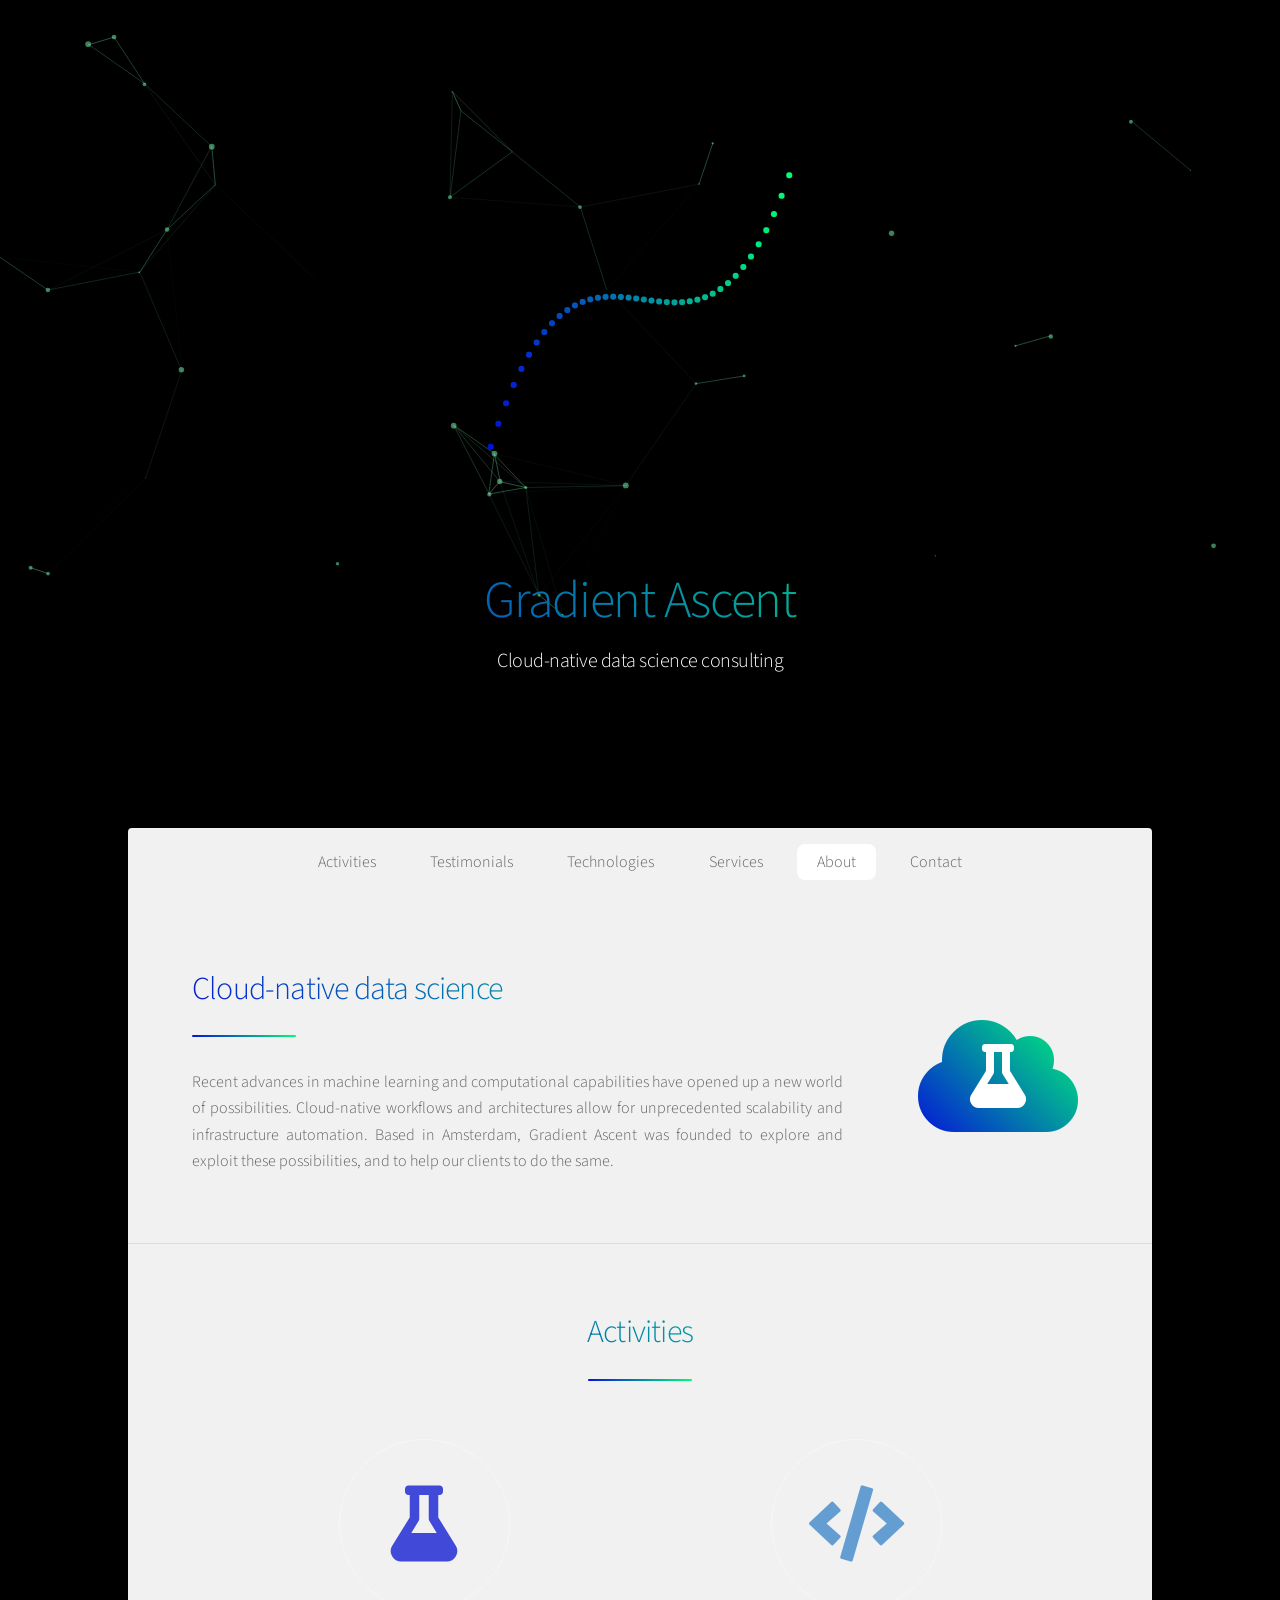
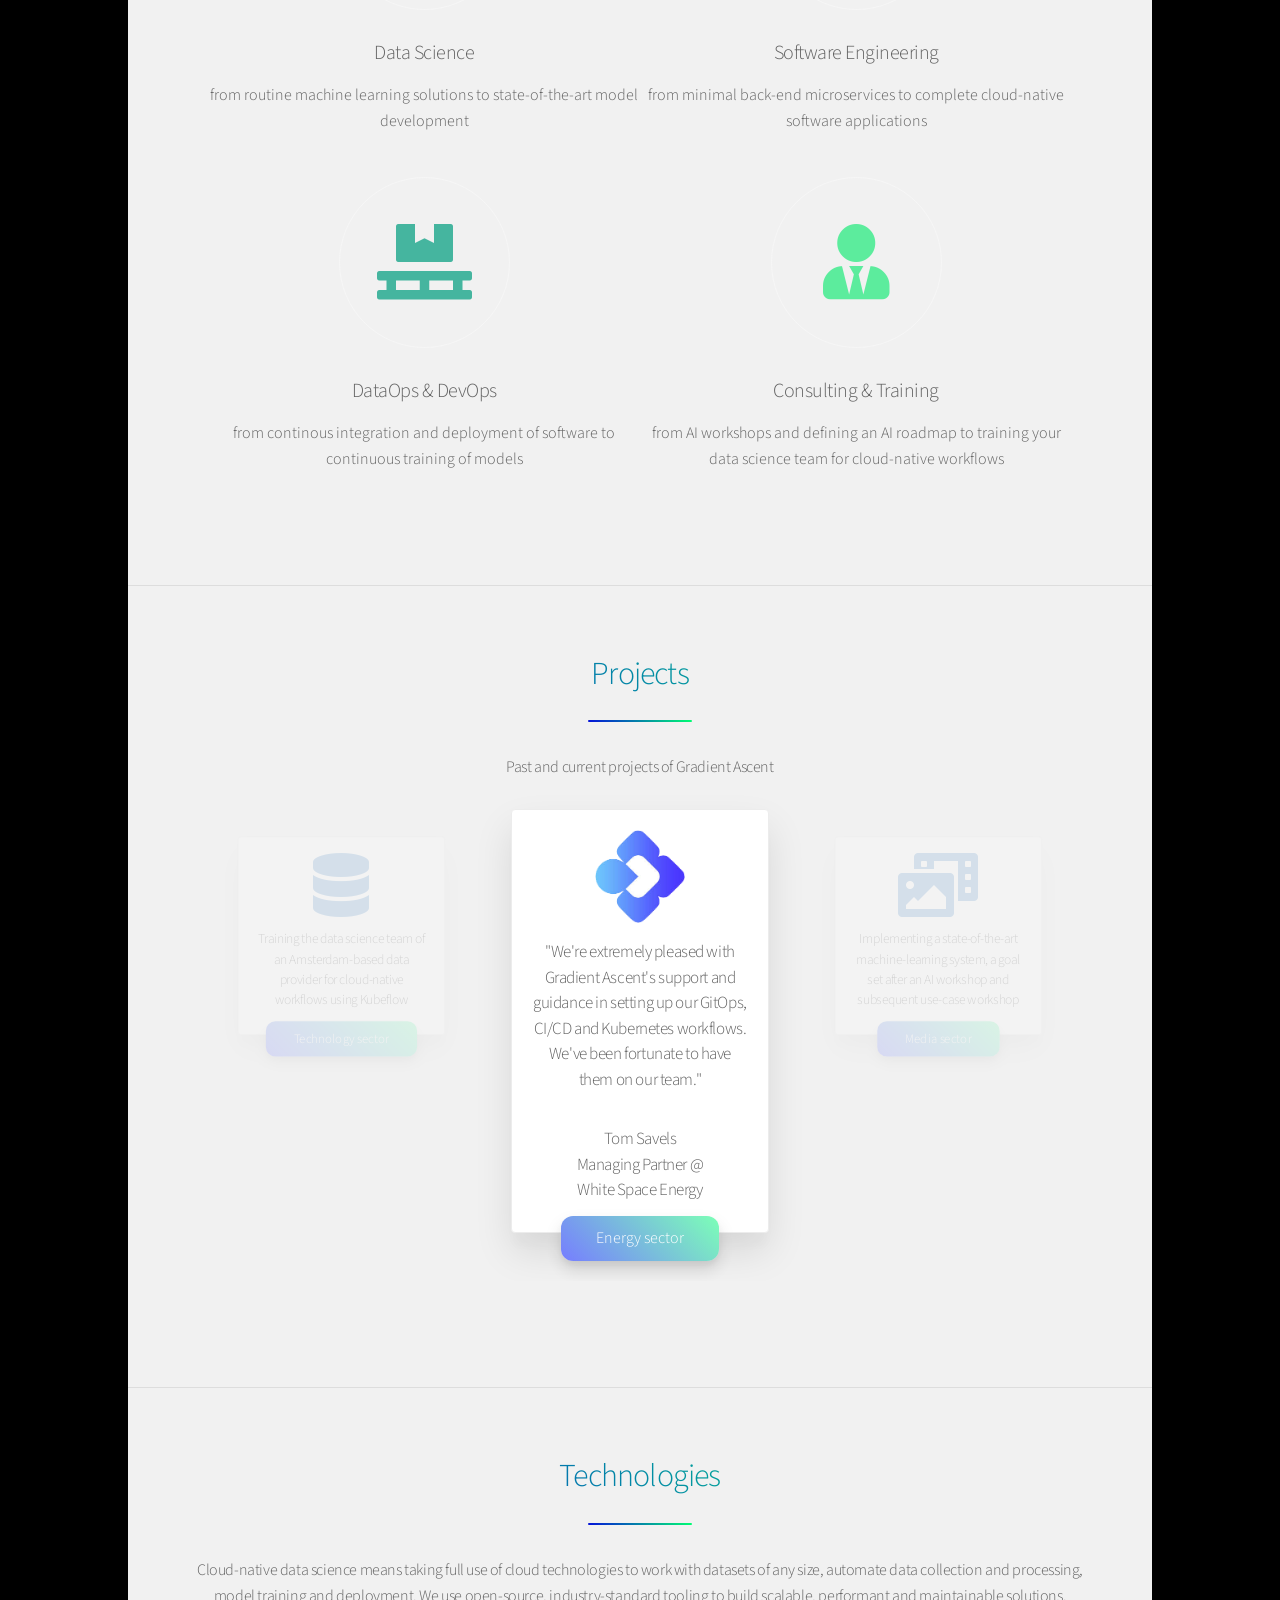
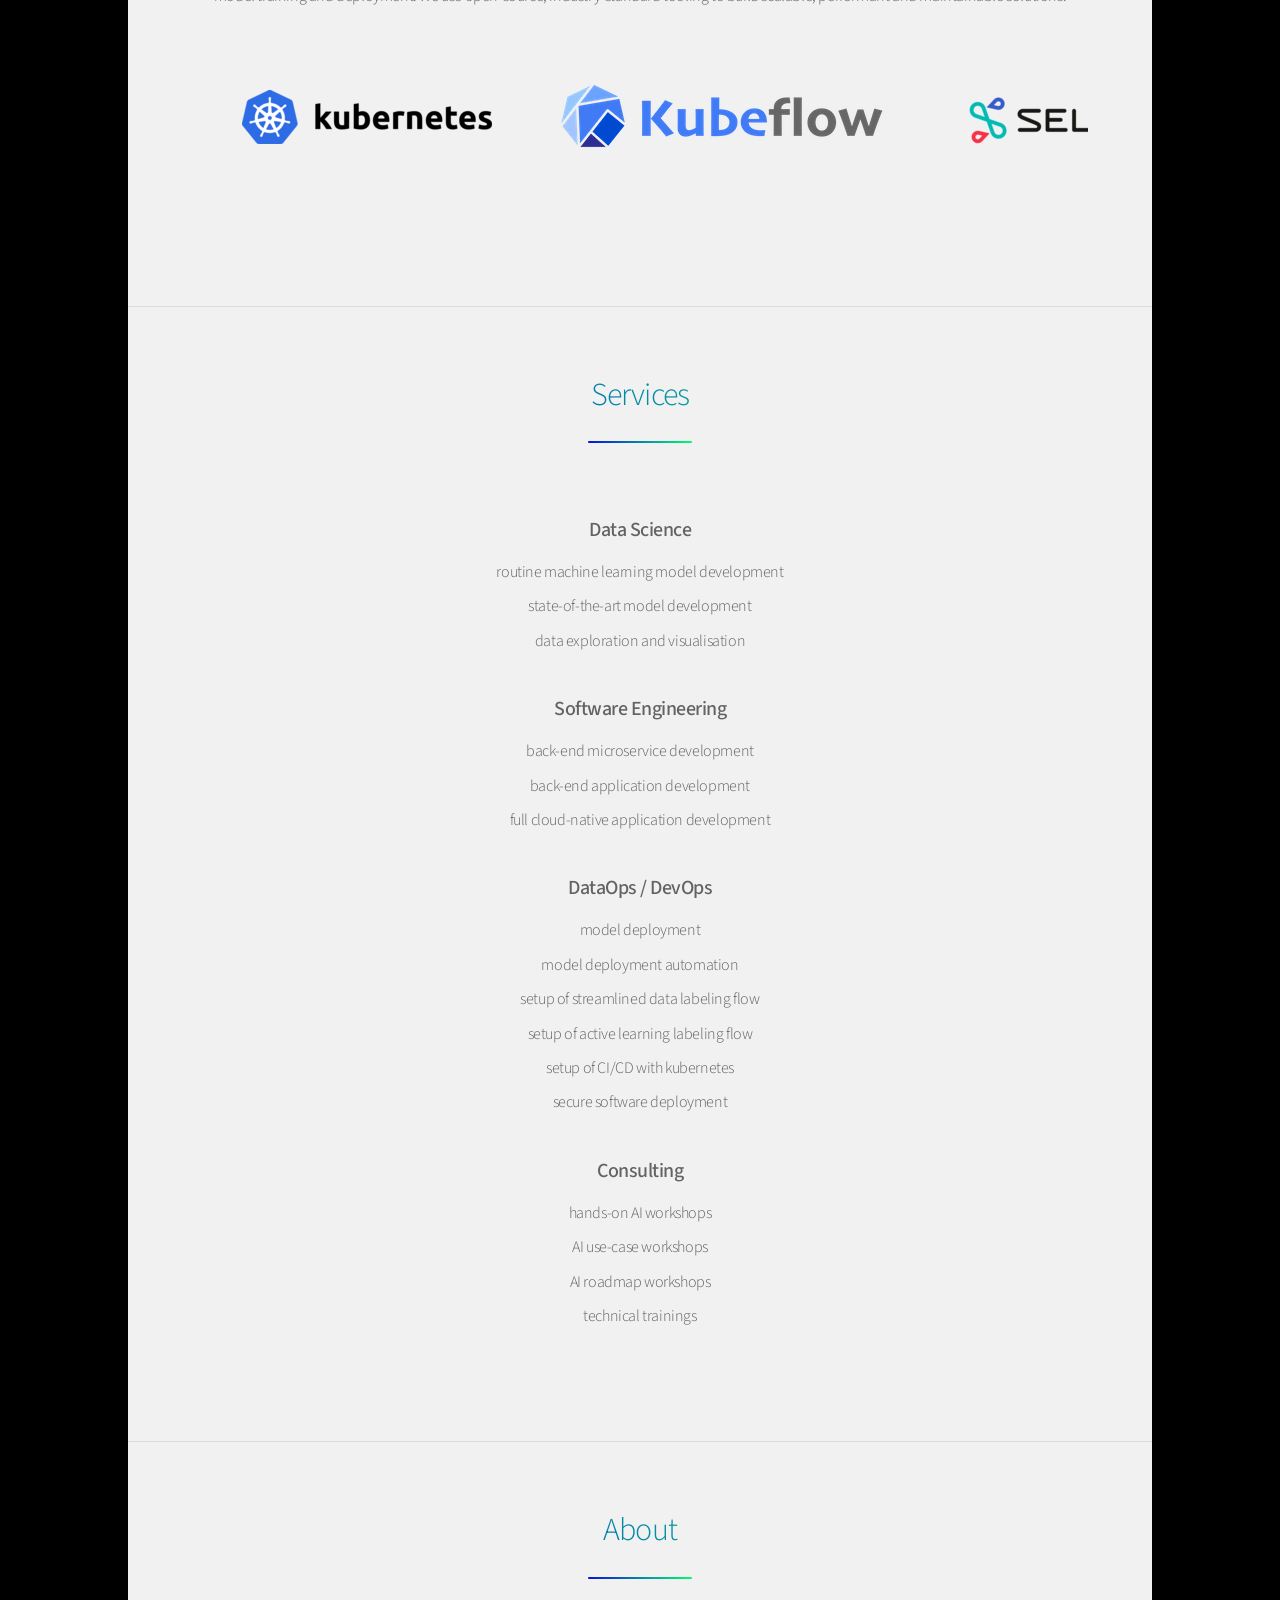
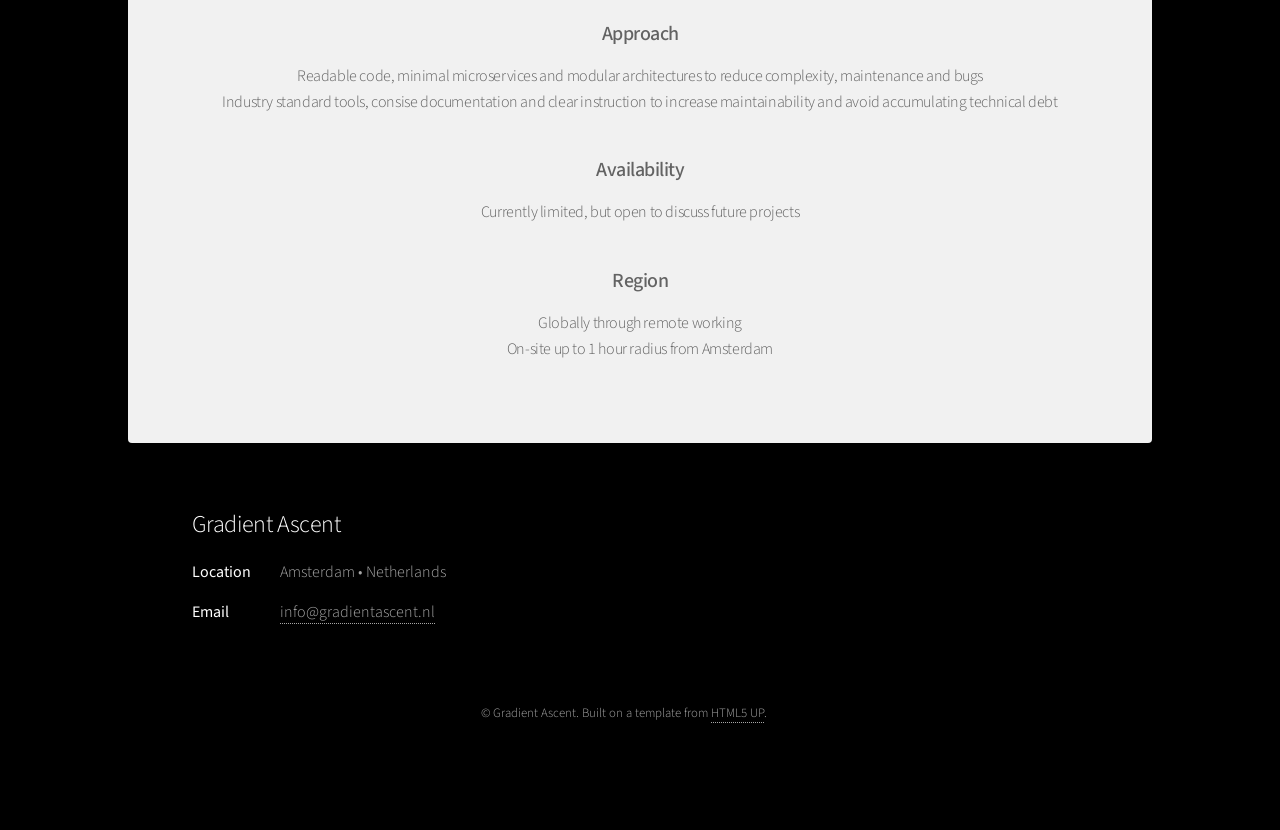
==== commit c751a7a6: "tweaks" ====
--- a/index.html
+++ b/index.html
@@ -8,11 +8,14 @@
 	<link rel="icon" href="images/favicon.png" />
 	<script async src="https://www.googletagmanager.com/gtag/js?id=UA-164557713-1"></script>
 	<script>
-	window.dataLayer = window.dataLayer || [];
-	function gtag(){dataLayer.push(arguments);}
-	gtag('js', new Date());
-
-	gtag('config', 'UA-164557713-1');
+		window.dataLayer = window.dataLayer || [];
+
+		function gtag() {
+			dataLayer.push(arguments);
+		}
+		gtag('js', new Date());
+
+		gtag('config', 'UA-164557713-1');
 	</script>
 
 	<link rel="stylesheet" href="assets/css/main.css" />
@@ -85,7 +88,7 @@
 					<li>
 						<span class="icon solid major style1 fa-flask"></span>
 						<h3>Data Science</h3>
-						<p>from state-of-the-art model development to more general machine learning solutions</p>
+						<p>from routine machine learning solutions to state-of-the-art model development</p>
 					</li>
 					<li>
 						<span class="icon solid major style2 fa-code"></span>
@@ -114,8 +117,8 @@
 			<!-- Testimonials -->
 			<section id="testimonials" class="main special">
 				<header class="major">
-					<h2>Testimonials</h2>
-					<p>What clients say about Gradient Ascent</p>
+					<h2>Projects</h2>
+					<p>Past and current projects of Gradient Ascent</p>
 					<div class="wrapper">
 
 						<!-- <div class="row"> -->
@@ -124,28 +127,31 @@
 
 								<div class="item">
 									<div class="shadow-effect">
-										<img class="imgPlaceholder" src="images/clients/dealroom.png" alt="">
-										<p>"Helping us migrate our team to a cloud-native workflow using Kubeflow."</p>
+										<i class="fa fa-database fa-5x client-logo-placeholder"></i>
+										<p>Training the data science team of an Amsterdam-based data provider for
+											cloud-native workflows using Kubeflow</p>
+										</div>
+										<div class="testimonial-name">Technology sector</div>
 									</div>
-									<div class="testimonial-name">Dealroom</div>
+									
+									<div class="item">
+										<div class="shadow-effect">
+											<img class="imgPlaceholder" src="images/clients/whitespace.png" alt="">
+											<p>"We're extremely pleased with Gradient Ascent's support and guidance in
+											setting up our GitOps, CI/CD and Kubernetes workflows. We've been fortunate
+											to have them on our team."</p>
+											<p><br>Tom Savels<br>Managing Partner @<br>White Space Energy</p>
+										</div>
+									<div class="testimonial-name">Energy sector</div>
 								</div>
 
 								<div class="item">
 									<div class="shadow-effect">
-										<img class="imgPlaceholder" src="images/clients/whitespace.png" alt="">
-										<p>"We’re extremely pleased with Michael’s support and guidance in setting up our GitOps, CI/CD and Kubernetes workflows. We’ve been fortunate to have him on our team."</p>
-										<p>Tom Savels<br>Managing Partner</p>
+										<i class="fa fa-photo-video fa-5x client-logo-placeholder"></i>
+										<p>Implementing a state-of-the-art machine-learning system, a goal set
+										   after an AI workshop and subsequent use-case workshop</p>
 									</div>
-									<div class="testimonial-name">White Space Energy</div>
-								</div>
-
-								<div class="item">
-									<div class="shadow-effect">
-										<img class="imgPlaceholder" src="images/clients/ambassadors.png" alt="">
-										<p>"Implementing a state-of-the-art text-to-speech system for us, a goal set
-											after an AI workshop and subsequent use-case workshop."</p>
-									</div>
-									<div class="testimonial-name">Ambassadors</div>
+									<div class="testimonial-name">Media sector</div>
 								</div>
 
 							</div>
@@ -162,7 +168,8 @@
 					<h2>Technologies</h2>
 					<p>Cloud-native data science means taking full use of cloud technologies to work with datasets of
 						any size, automate data collection and processing, model training and
-						deployment. We use open-source, industry-standard tooling to build scalable, performant and maintainable solutions.</p>
+						deployment. We use open-source, industry-standard tooling to build scalable, performant and
+						maintainable solutions.</p>
 					<div class='marquee'>
 						<img src="images/techs/kubernetes.png">
 						<img src="images/techs/kubeflow.png">
@@ -198,9 +205,9 @@
 					<ul class="features">
 						<li>
 							<h3 style="font-weight:500;margin-top:2em;">Data Science</h3>
-							<p>state-of-the-art AI model development</p>
-							<p>machine learning model development</p>
-							<p>data visualisation</p>
+							<p>routine machine learning model development</p>
+							<p>state-of-the-art model development</p>
+							<p>data exploration and visualisation</p>
 
 							<h3 style="font-weight:500;margin-top:2em;">Software Engineering</h3>
 							<p>back-end microservice development</p>
@@ -210,17 +217,17 @@
 							<h3 style="font-weight:500;margin-top:2em;">DataOps / DevOps</h3>
 							<p>model deployment</p>
 							<p>model deployment automation</p>
-							<p>setup streamlined data labeling flow</p>
-							<p>setup active learning labeling flow</p>
-							<p>setup CI/CD with kubernetes</p>
+							<p>setup of streamlined data labeling flow</p>
+							<p>setup of active learning labeling flow</p>
+							<p>setup of CI/CD with kubernetes</p>
 							<p>secure software deployment</p>
 
 
 							<h3 style="font-weight:500;margin-top:2em;">Consulting</h3>
-							<p>hands-on AI workshop</p>
-							<p>AI use-case workshop</p>
-							<p>AI roadmap workshop</p>
-							<p>training teams</p>
+							<p>hands-on AI workshops</p>
+							<p>AI use-case workshops</p>
+							<p>AI roadmap workshops</p>
+							<p>technical trainings</p>
 						</li>
 					</ul>
 
@@ -242,14 +249,15 @@
 					<h2>About</h2>
 					<h3 style="font-weight:500;margin-top:2em;">Approach</h3>
 					<p>Readable code, minimal microservices and modular architectures to reduce complexity,
-						maintenance and bugs. <br>
-						Industry standard tools, consise documentation and clear instruction to avoid a
-						single-point-of-failure and accumulating technical debt.</p>
+						maintenance and bugs<br>
+						Industry standard tools, consise documentation and clear instruction to increase maintainability
+						and avoid
+						accumulating technical debt</p>
 					<h3 style="font-weight:500;margin-top:2em;">Availability</h3>
-					<p>Currently limited. Contact to discuss planning.</p>
+					<p>Currently limited, but open to discuss future projects</p>
 					<h3 style="font-weight:500;margin-top:2em;">Region</h3>
-					<p>Globally through remote working.<br>
-						On-site up to 1 hour radius from Amsterdam.</p>
+					<p>Globally through remote working<br>
+						On-site up to 1 hour radius from Amsterdam</p>
 				</header>
 				<!-- <footer class="major">
 					<ul class="actions special">
@@ -297,7 +305,8 @@
 							<li><a href="#" class="icon brands fa-github alt"><span class="label">GitHub</span></a></li>
 						</ul> -->
 			</section>
-			<p class="copyright">&copy; Gradient Ascent. Built on a template from <a href="https://html5up.net">HTML5 UP</a>.</p>
+			<p class="copyright">&copy; Gradient Ascent. Built on a template from <a href="https://html5up.net">HTML5
+					UP</a>.</p>
 		</footer>
 	</div>
 
--- a/assets/css/main.css
+++ b/assets/css/main.css
@@ -8,6 +8,11 @@
 */
 
 /* Custom */
+
+.client-logo-placeholder {
+  margin-bottom: 15px;
+  color: #649dd2;
+}
 
 /* Testimonial Carousel */
 .shadow-effect {
@@ -22,9 +27,7 @@
   font-family: inherit;
   font-size: 17px;
   line-height: 1.5;
-  margin: 0 0 17px 0;
   font-weight: 300;
-  height: 10em;
 }
 .testimonial-name {
   margin: -17px auto 0;
@@ -39,7 +42,7 @@
 }
 #testimonials-list .item {
   text-align: center;
-  padding: 50px;
+  padding: 20px;
   opacity: 0.2;
   -webkit-transform: scale3d(0.8, 0.8, 1);
   transform: scale3d(0.8, 0.8, 1);
@@ -3975,9 +3978,9 @@
   border-color: #dddddd;
 }
 
-#main .icon.major:before {
+/* #main .icon.major:before {
   border-color: #dddddd;
-}
+} */
 
 #main .icon.alt {
   border-color: #dddddd;
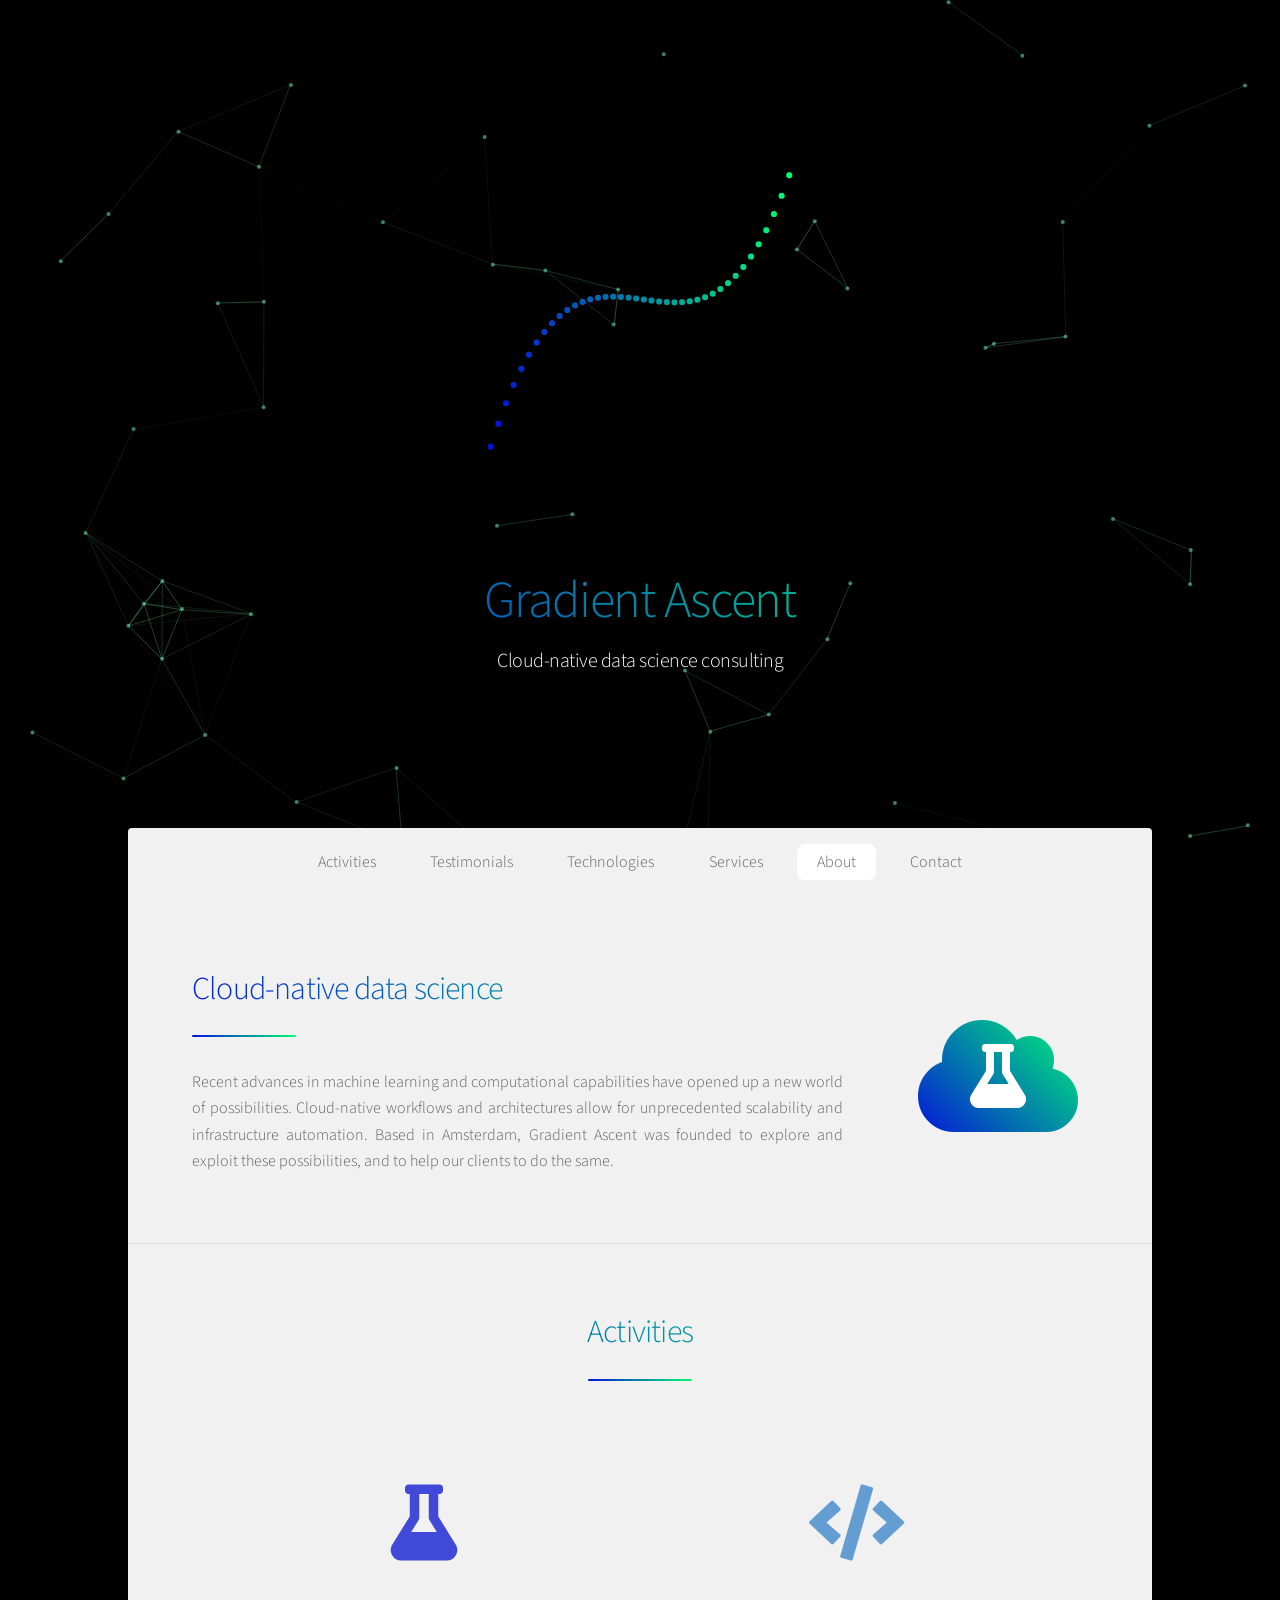
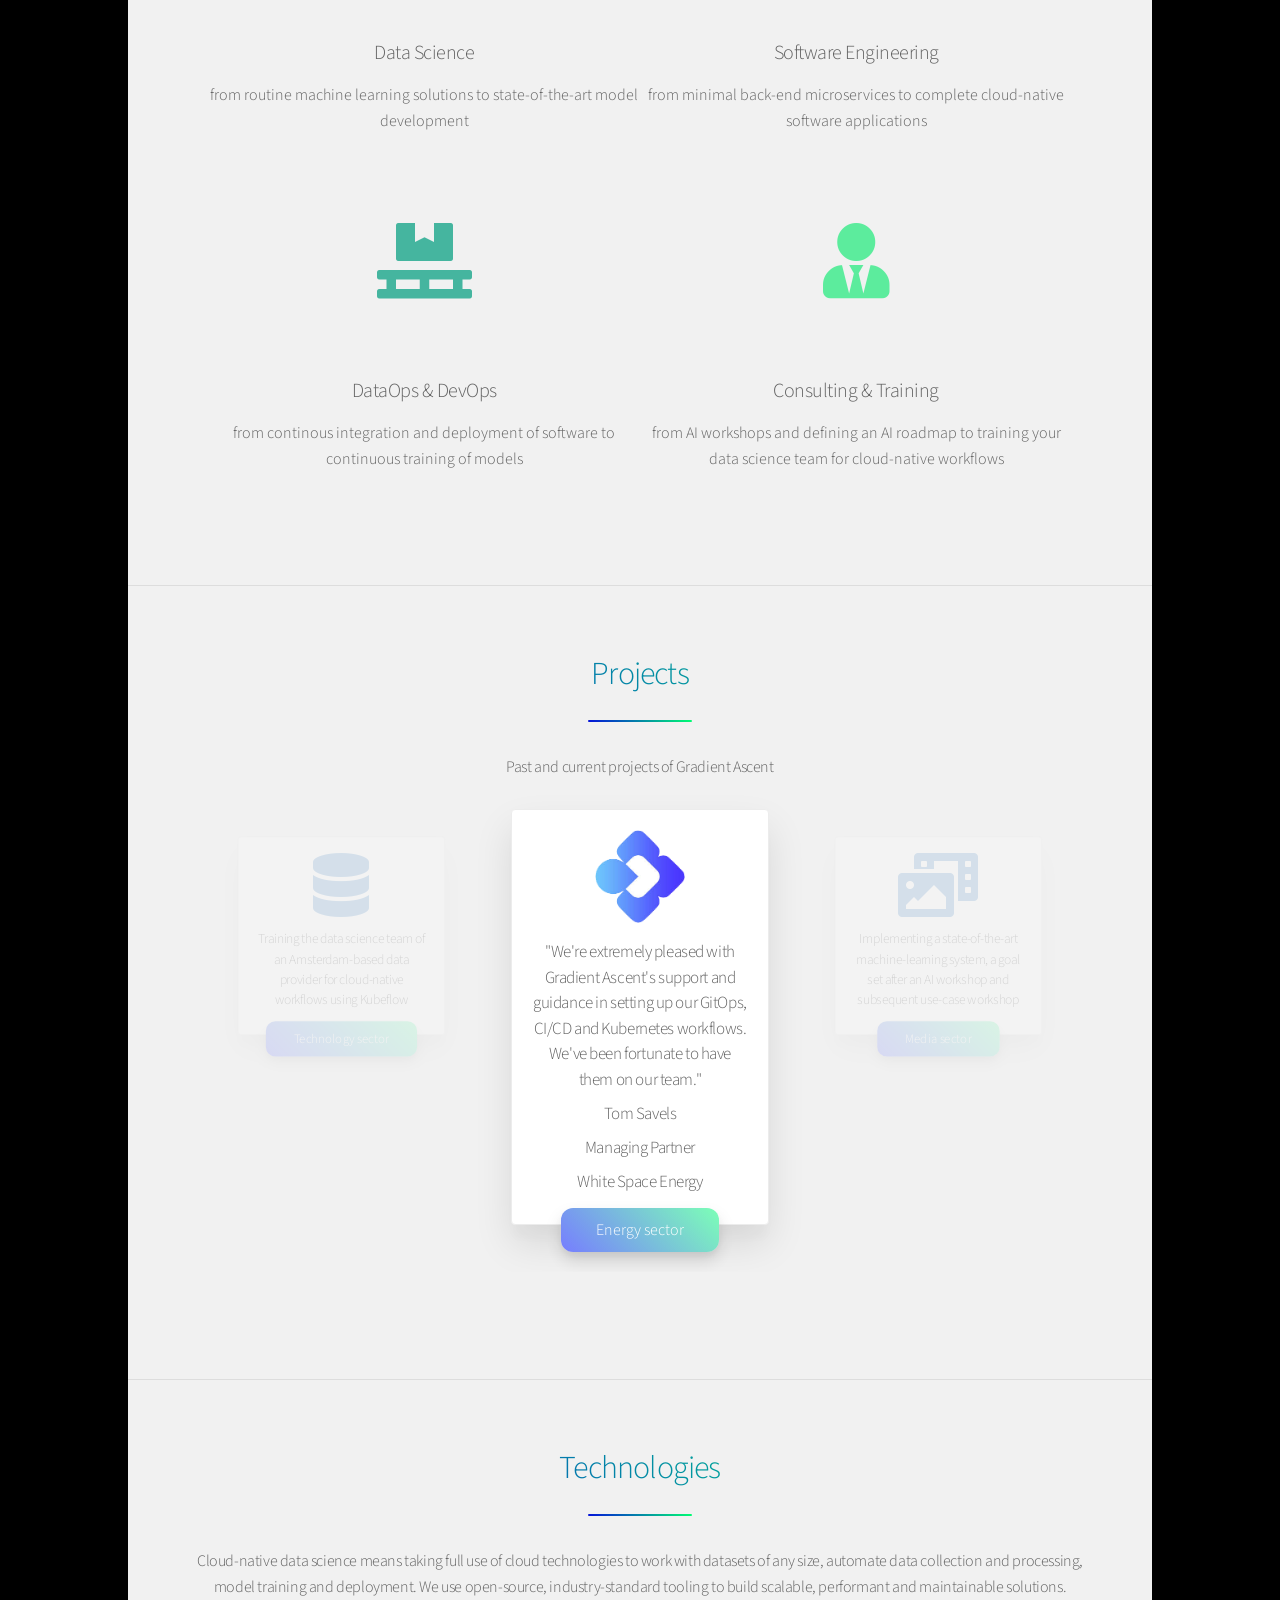
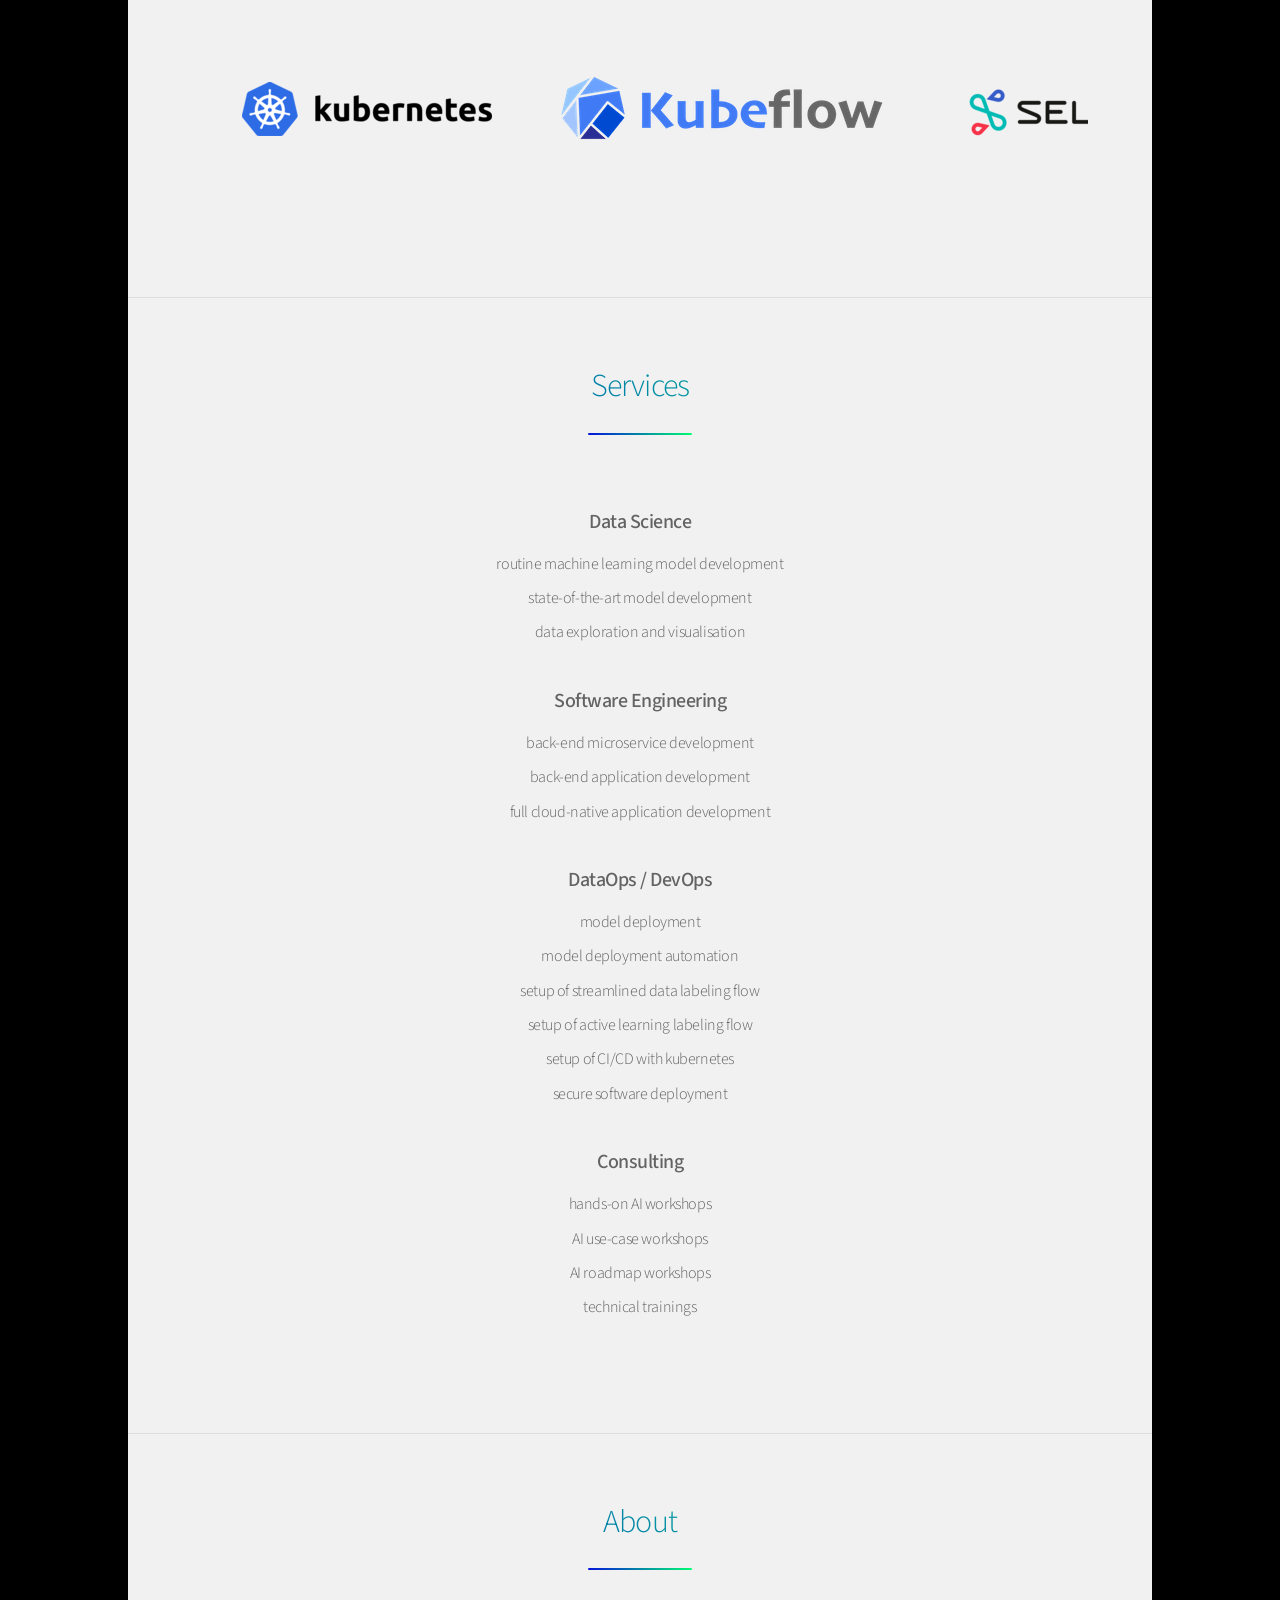
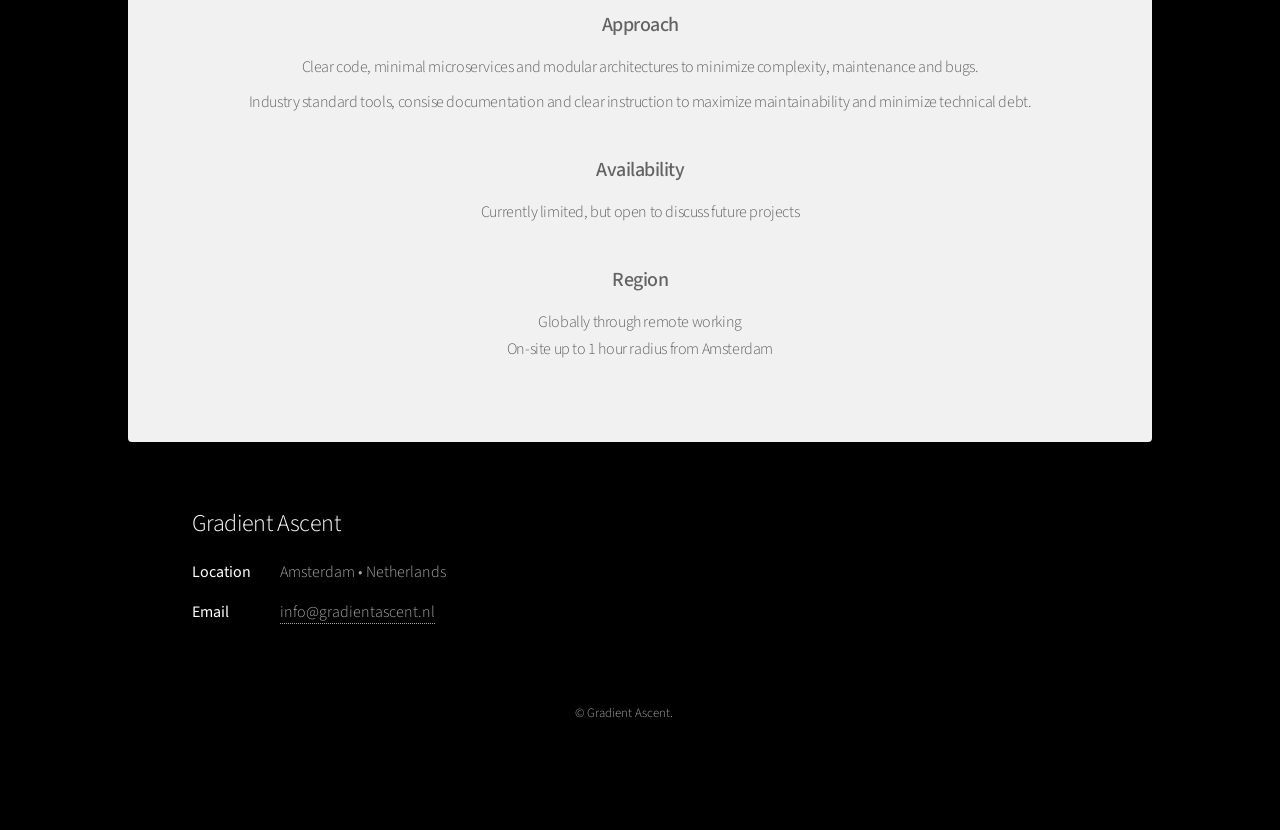
==== commit 9b0a3707: "tweaks" ====
--- a/index.html
+++ b/index.html
@@ -140,7 +140,9 @@
 											<p>"We're extremely pleased with Gradient Ascent's support and guidance in
 											setting up our GitOps, CI/CD and Kubernetes workflows. We've been fortunate
 											to have them on our team."</p>
-											<p><br>Tom Savels<br>Managing Partner @<br>White Space Energy</p>
+											<p>Tom Savels</p>
+											<p>Managing Partner</p>
+											<p>White Space Energy</p>
 										</div>
 									<div class="testimonial-name">Energy sector</div>
 								</div>
@@ -152,6 +154,16 @@
 										   after an AI workshop and subsequent use-case workshop</p>
 									</div>
 									<div class="testimonial-name">Media sector</div>
+								</div>
+
+								<div class="item">
+									<div class="shadow-effect">
+										<i class="fa fa-comments fa-5x client-logo-placeholder"></i>
+										<p>Implemented an automated model training pipeline for intent recognition models, 
+										   making deployed models accessible through a custom microservice.
+										</p>
+									</div>
+									<div class="testimonial-name">Technology sector</div>
 								</div>
 
 							</div>
@@ -248,11 +260,10 @@
 				<header class="major">
 					<h2>About</h2>
 					<h3 style="font-weight:500;margin-top:2em;">Approach</h3>
-					<p>Readable code, minimal microservices and modular architectures to reduce complexity,
-						maintenance and bugs<br>
-						Industry standard tools, consise documentation and clear instruction to increase maintainability
-						and avoid
-						accumulating technical debt</p>
+					<p>Clear code, minimal microservices and modular architectures to minimize complexity,
+						maintenance and bugs. </p>
+					<p>Industry standard tools, consise documentation and clear instruction to maximize maintainability
+						and minimize technical debt.</p>
 					<h3 style="font-weight:500;margin-top:2em;">Availability</h3>
 					<p>Currently limited, but open to discuss future projects</p>
 					<h3 style="font-weight:500;margin-top:2em;">Region</h3>
@@ -305,8 +316,7 @@
 							<li><a href="#" class="icon brands fa-github alt"><span class="label">GitHub</span></a></li>
 						</ul> -->
 			</section>
-			<p class="copyright">&copy; Gradient Ascent. Built on a template from <a href="https://html5up.net">HTML5
-					UP</a>.</p>
+			<p class="copyright">&copy; Gradient Ascent</a>.</p>
 		</footer>
 	</div>
 
--- a/assets/css/main.css
+++ b/assets/css/main.css
@@ -104,7 +104,7 @@
   min-height: 100%;
   min-width: 1024px;
   width: 100%;
-  height: auto;
+  height: 100%;
   position: fixed;
   top: 0;
   left: 0;
@@ -2716,7 +2716,7 @@
   height: 2.25em;
   line-height: 2.2em;
   border-radius: 100%;
-  border: solid 1px;
+  /* border: solid 1px; */
   text-align: center;
 }
 
@@ -3974,18 +3974,18 @@
   color: rgba(99, 99, 99, 0.25) !important;
 }
 
-#main .icon.major {
-  border-color: #dddddd;
-}
+/* #main .icon.major { */
+  /* border-color: #dddddd; */
+/* } */
 
 /* #main .icon.major:before {
   border-color: #dddddd;
 } */
 
-#main .icon.alt {
+/* #main .icon.alt {
   border-color: #dddddd;
   color: #636363;
-}
+} */
 
 #main .icon.alt:hover {
   background-color: rgba(222, 222, 222, 0.25);
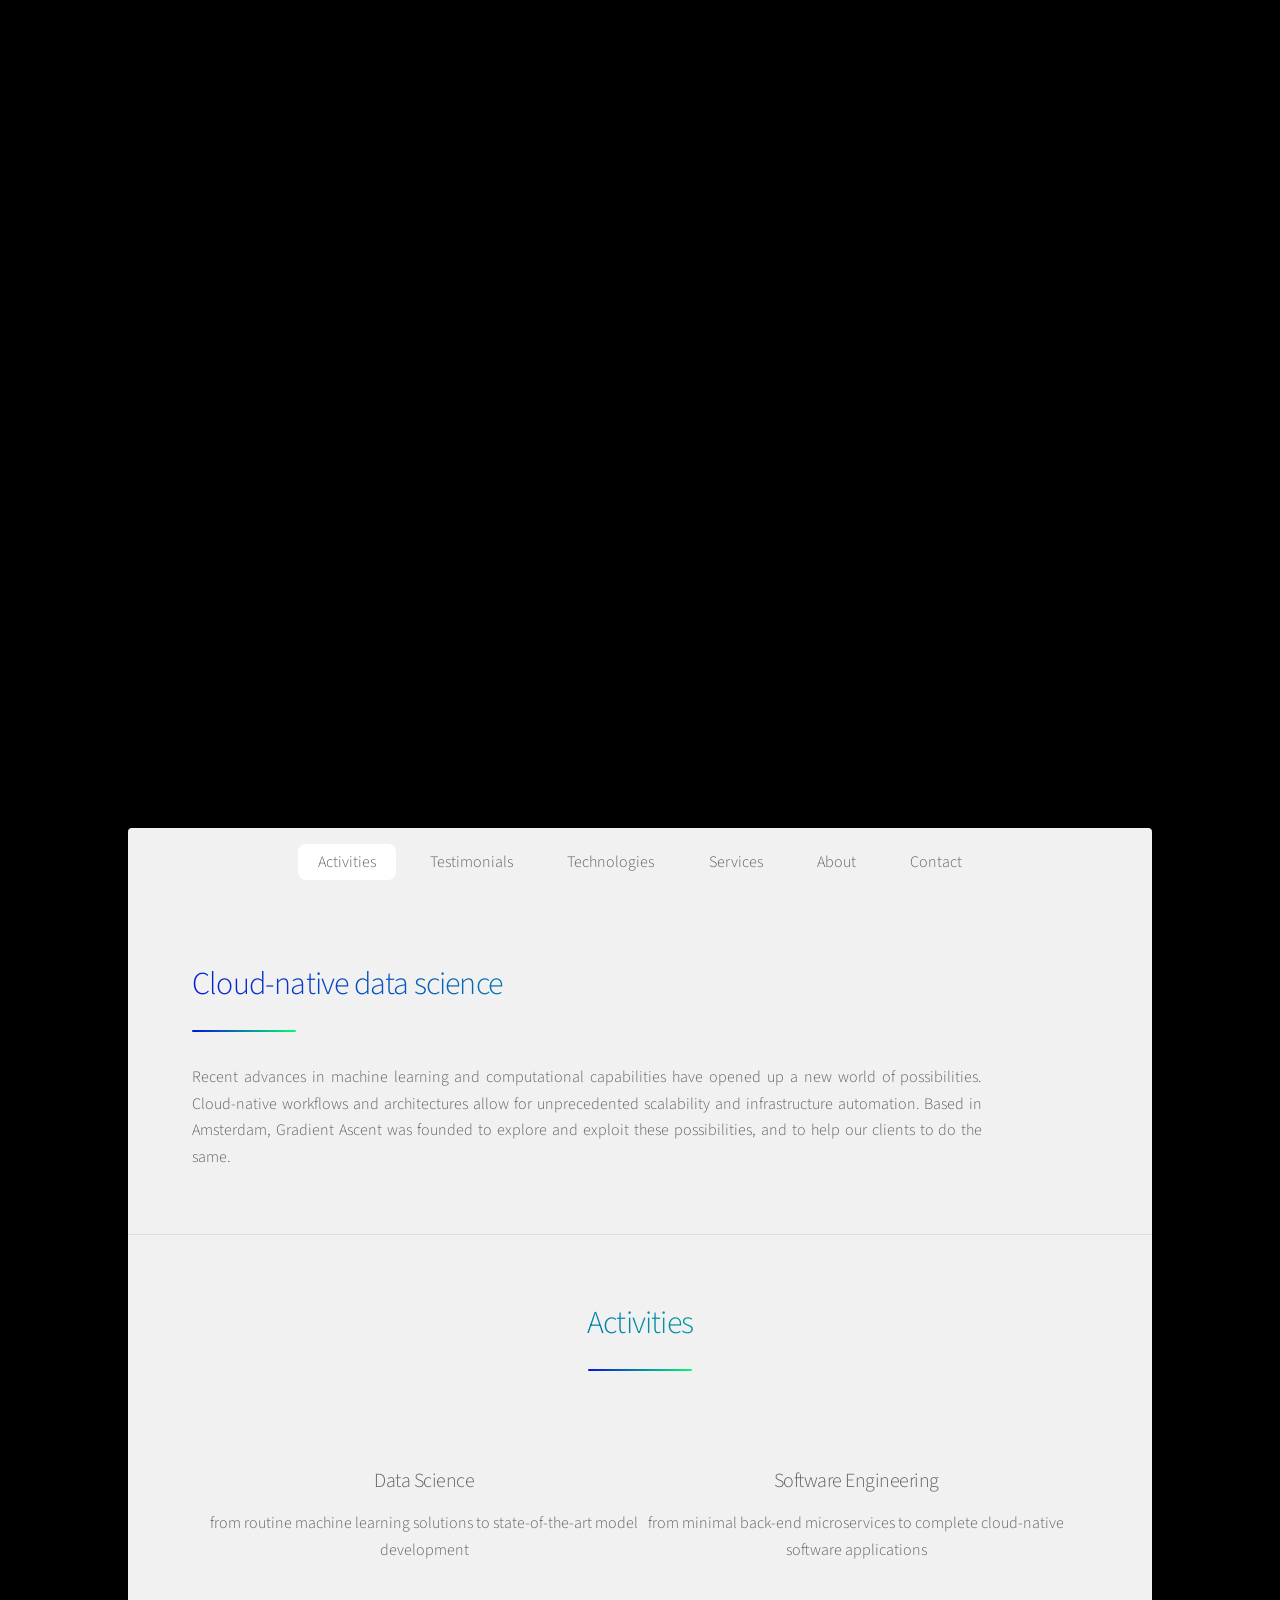
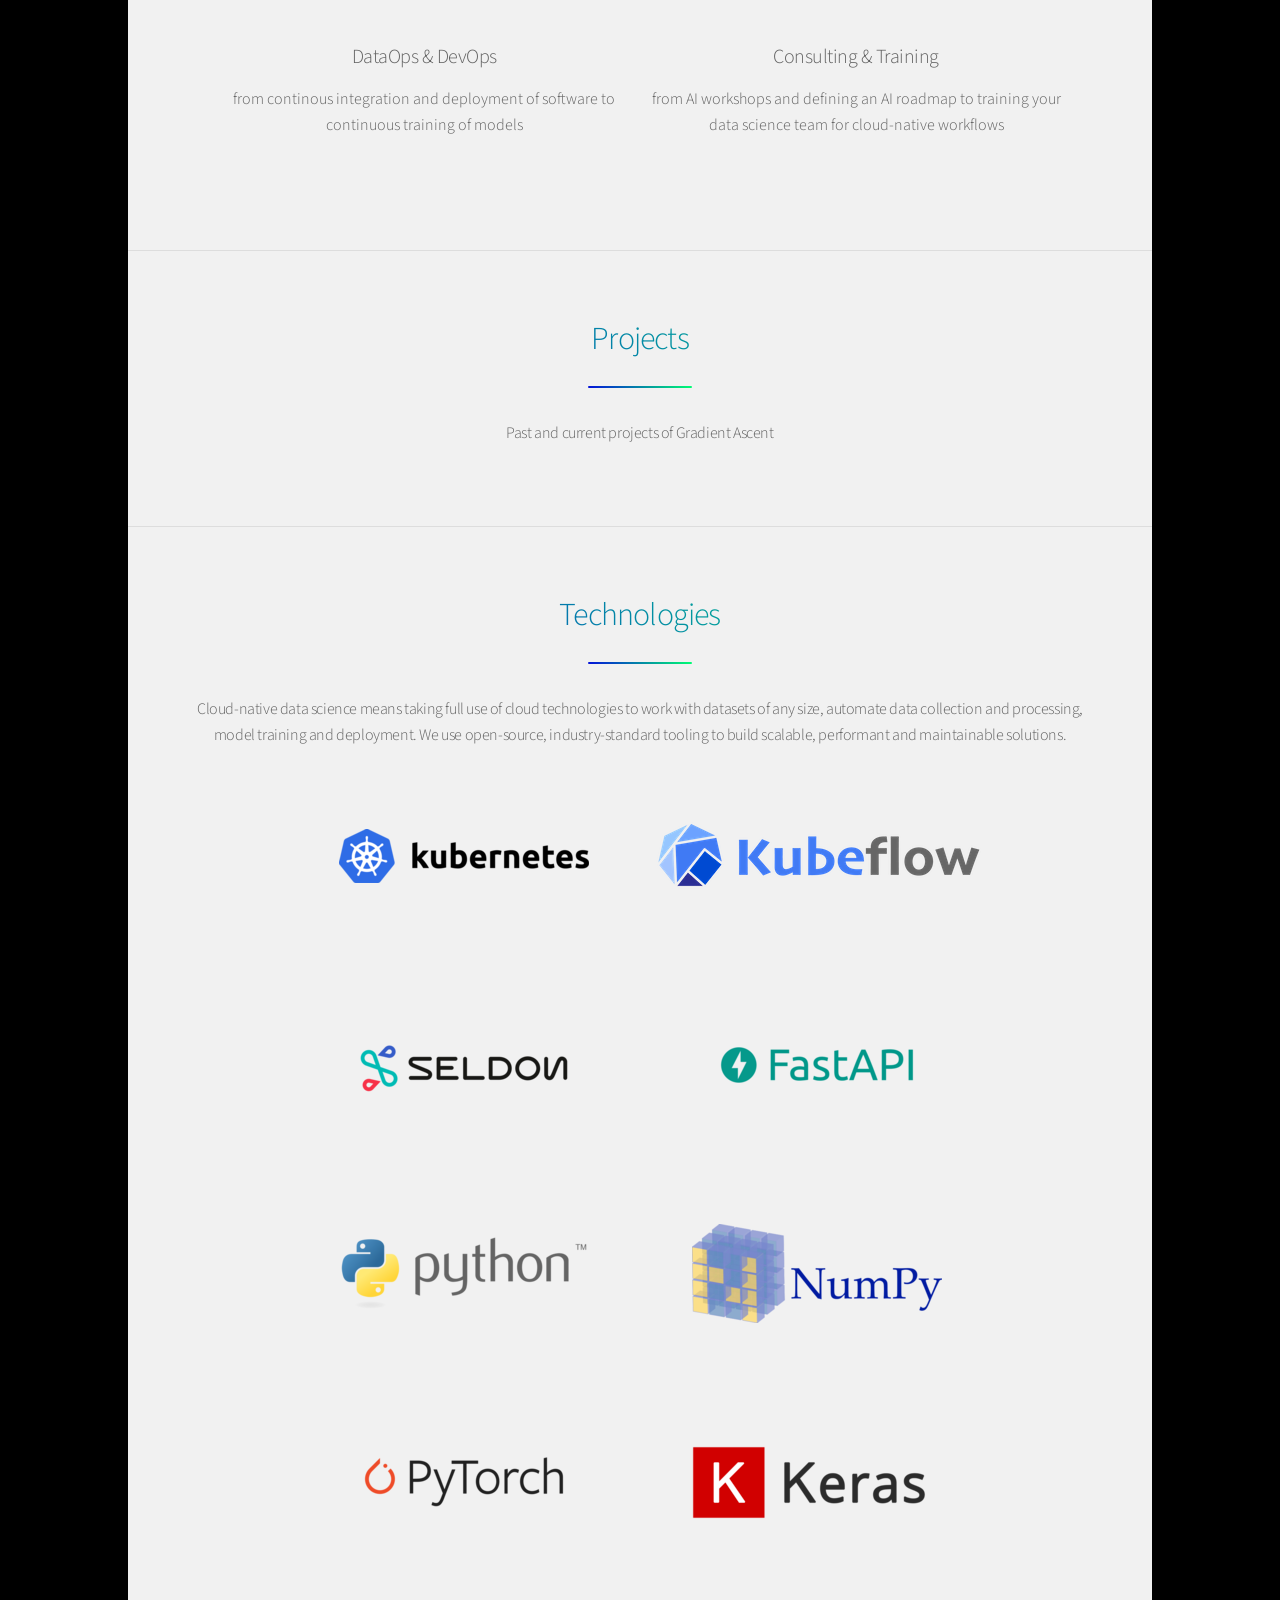
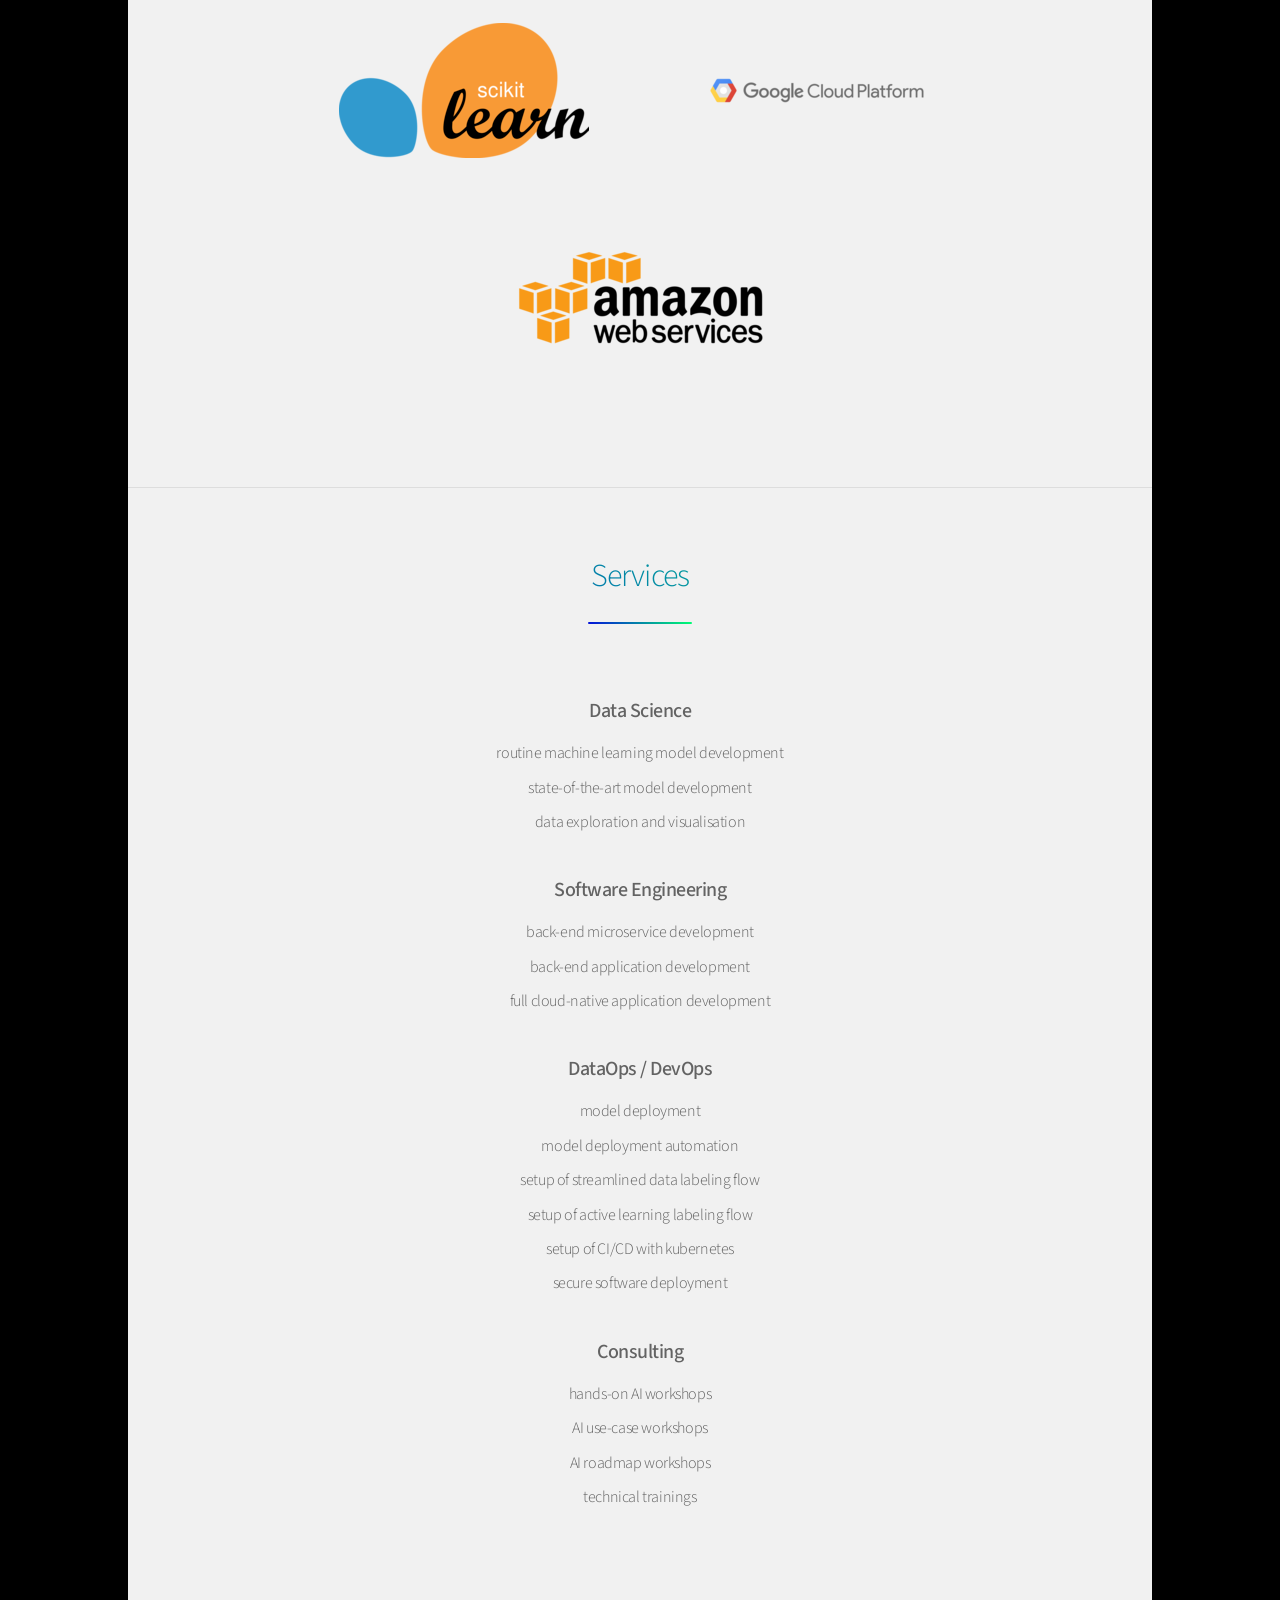
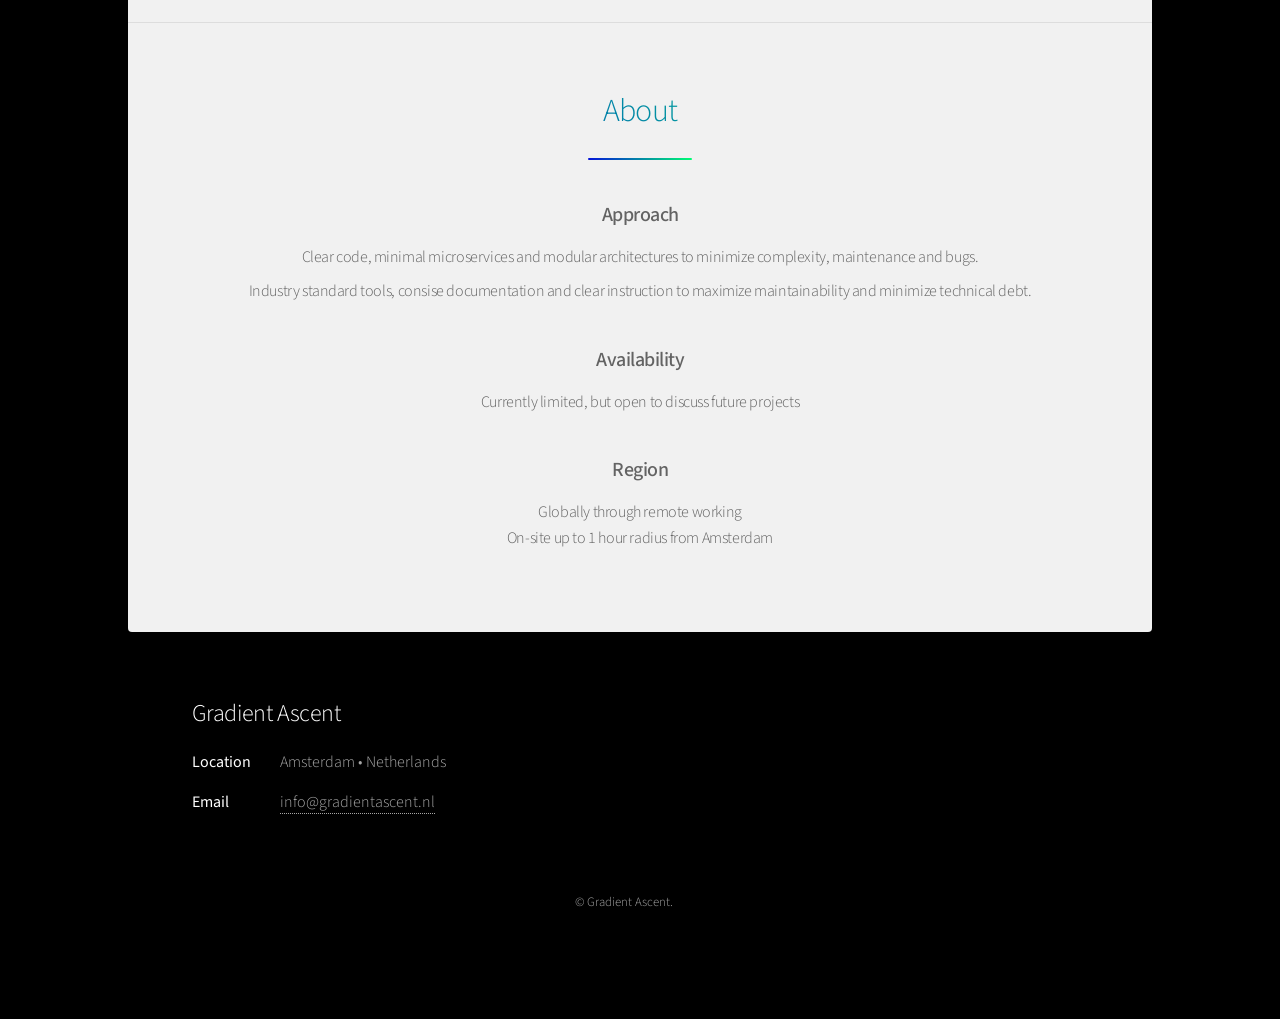
==== commit e32c05fa: "sync from atlas canonical copy (whitespace normalization, drop legacy fa svg webfonts) The site now " ====
--- a/index.html
+++ b/index.html
@@ -133,7 +133,7 @@
 										</div>
 										<div class="testimonial-name">Technology sector</div>
 									</div>
-									
+
 									<div class="item">
 										<div class="shadow-effect">
 											<img class="imgPlaceholder" src="images/clients/whitespace.png" alt="">
@@ -159,7 +159,7 @@
 								<div class="item">
 									<div class="shadow-effect">
 										<i class="fa fa-comments fa-5x client-logo-placeholder"></i>
-										<p>Implemented an automated model training pipeline for intent recognition models, 
+										<p>Implemented an automated model training pipeline for intent recognition models,
 										   making deployed models accessible through a custom microservice.
 										</p>
 									</div>
@@ -333,4 +333,4 @@
 	<script src="assets/js/main.js"></script>
 </body>
 
-</html>+</html>
--- a/assets/css/main.css
+++ b/assets/css/main.css
@@ -3640,7 +3640,7 @@
 body.is-preload #header.alt > * {
   opacity: 0;
 }
-/* 
+/*
 		body.is-preload #header.alt .logo {
 			-moz-transform: scale(0.8) rotate(-30deg);
 			-webkit-transform: scale(0.8) rotate(-30deg);
--- a/assets/css/noscript.css
+++ b/assets/css/noscript.css
@@ -15,4 +15,4 @@
 		-webkit-transform: none;
 		-ms-transform: none;
 		transform: none;
-	}+	}
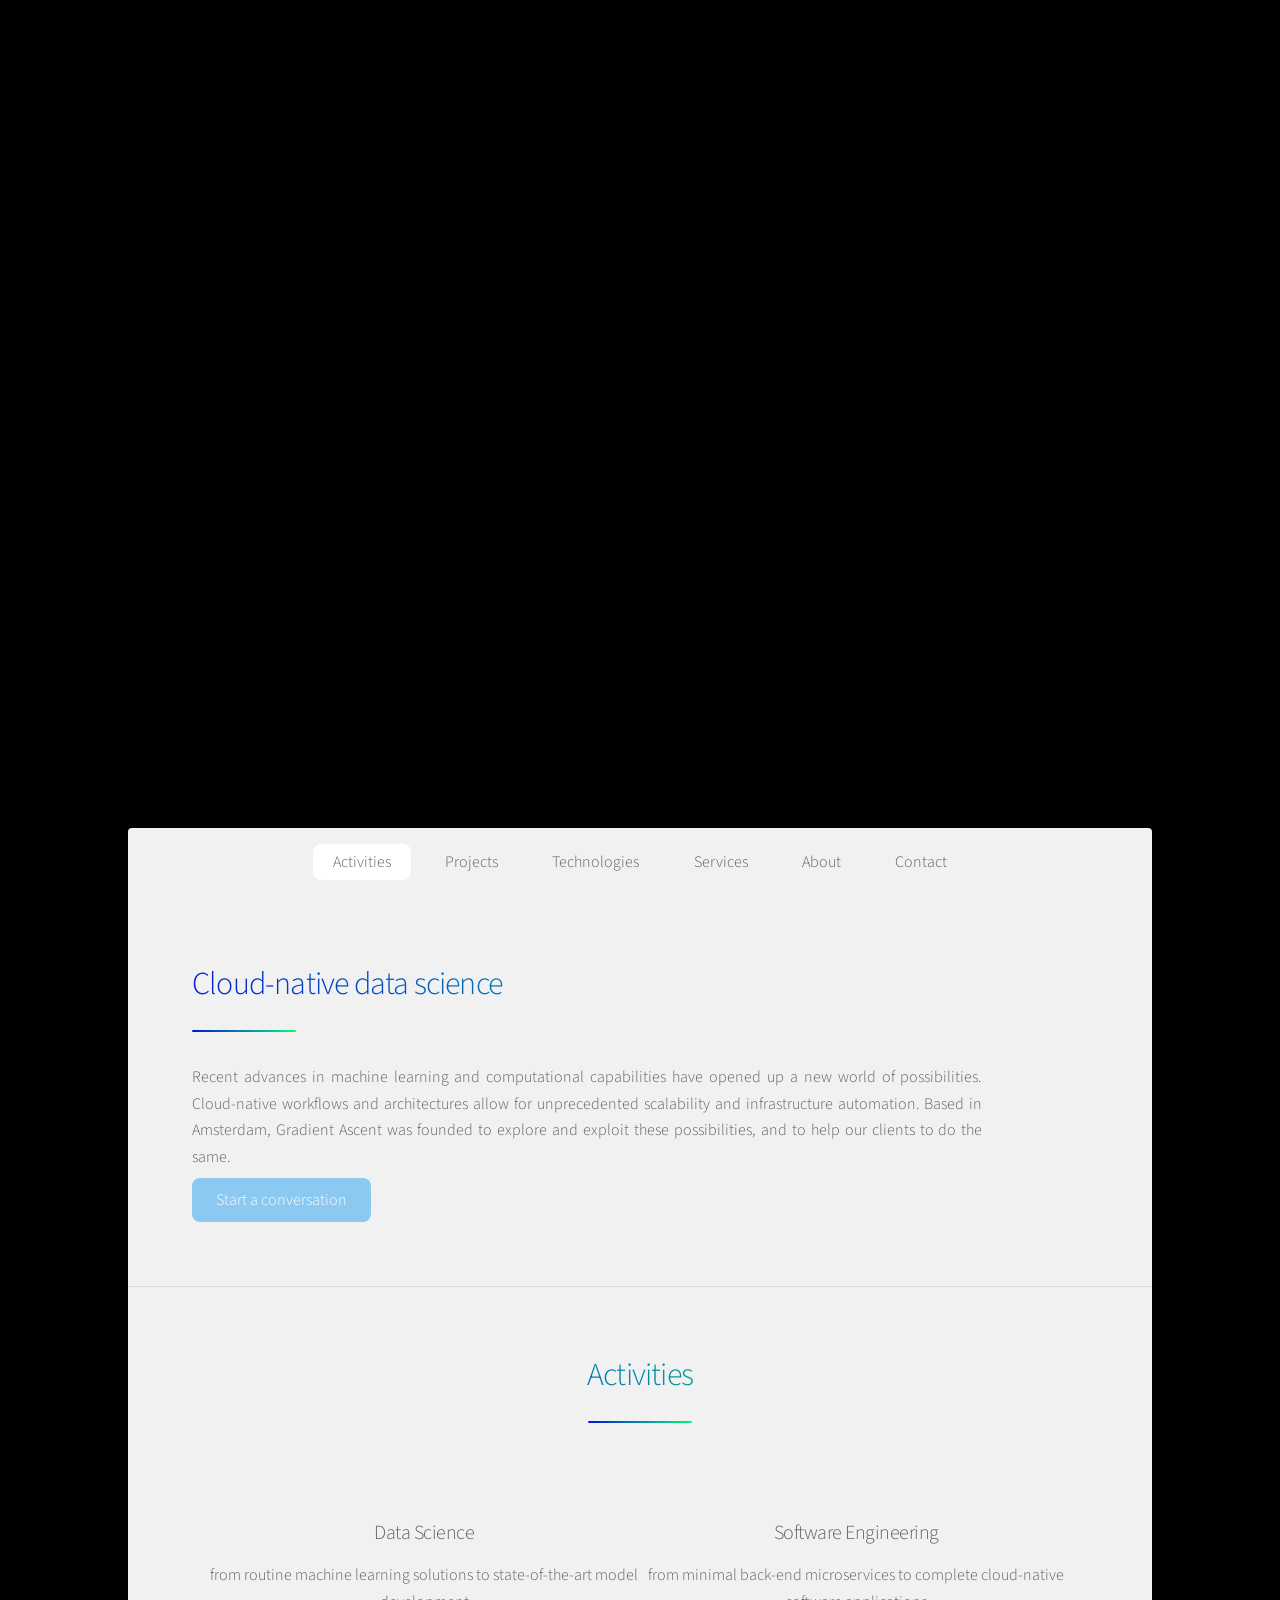
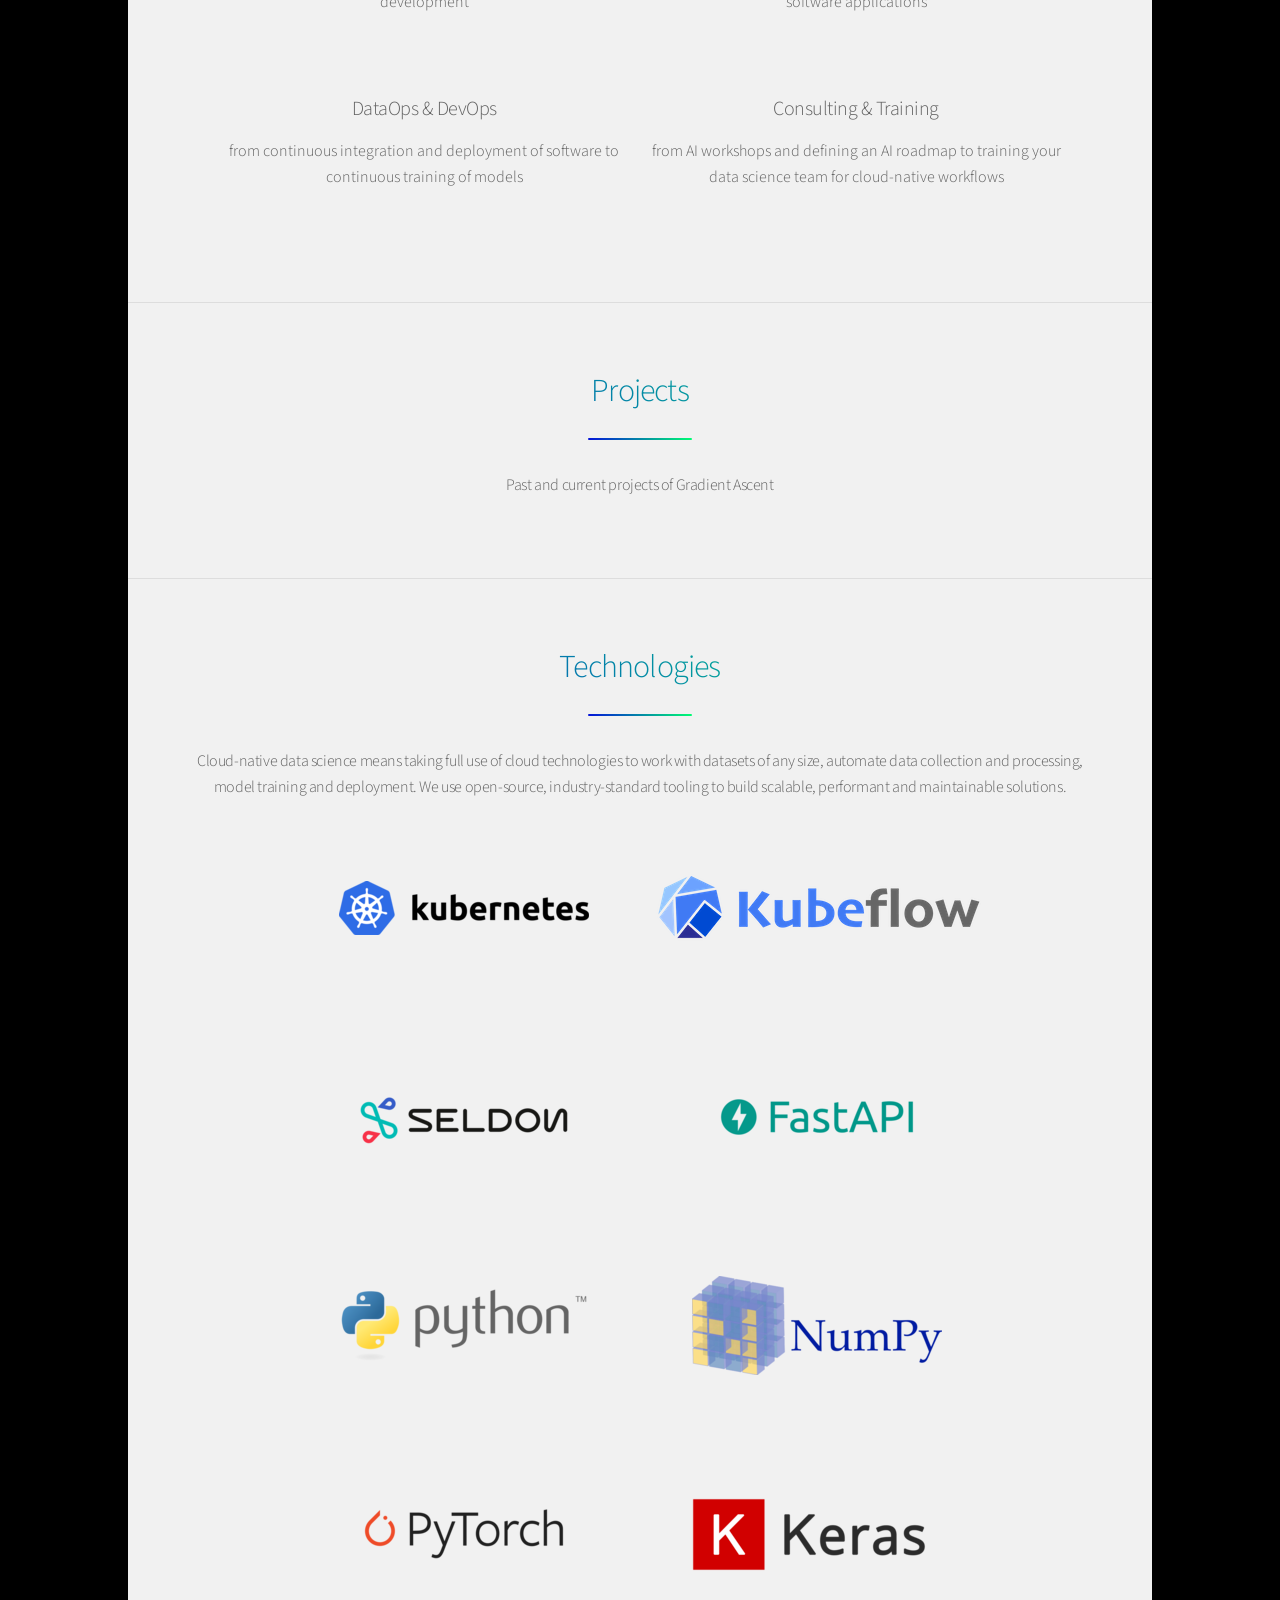
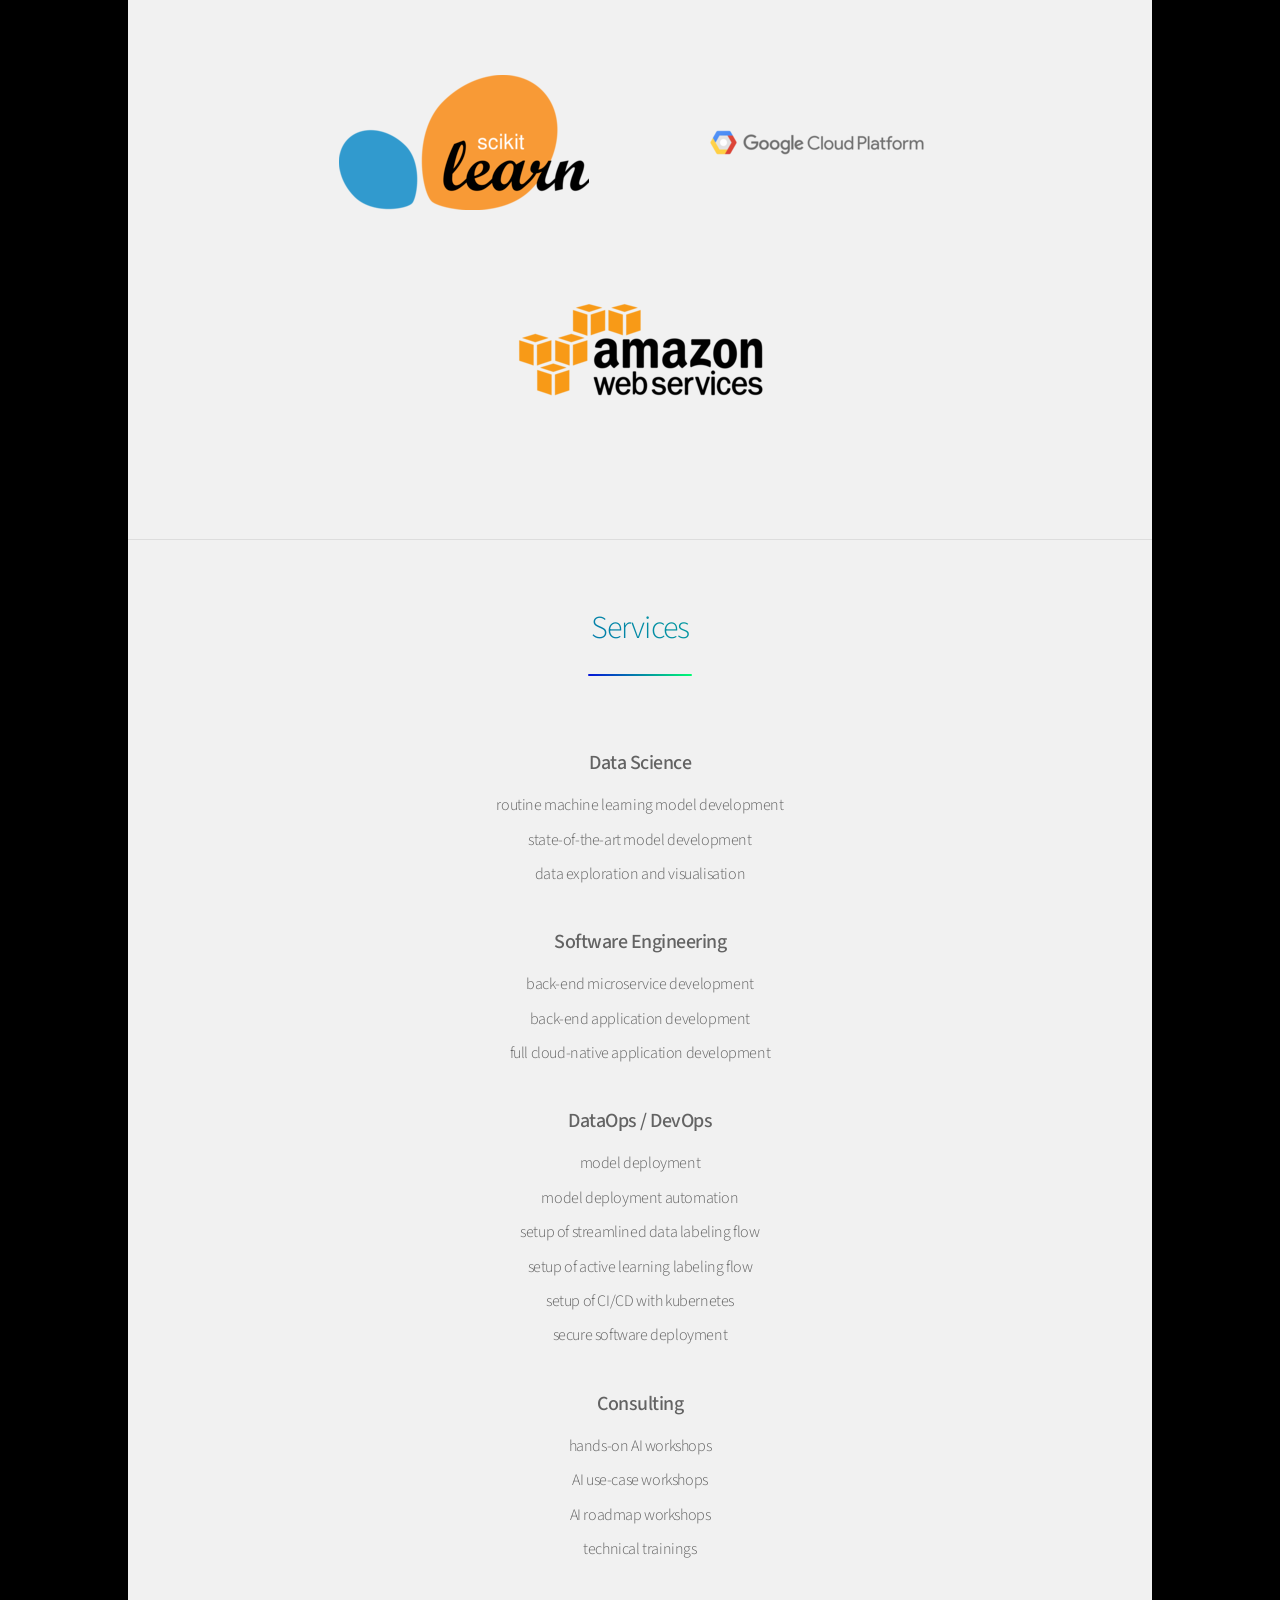
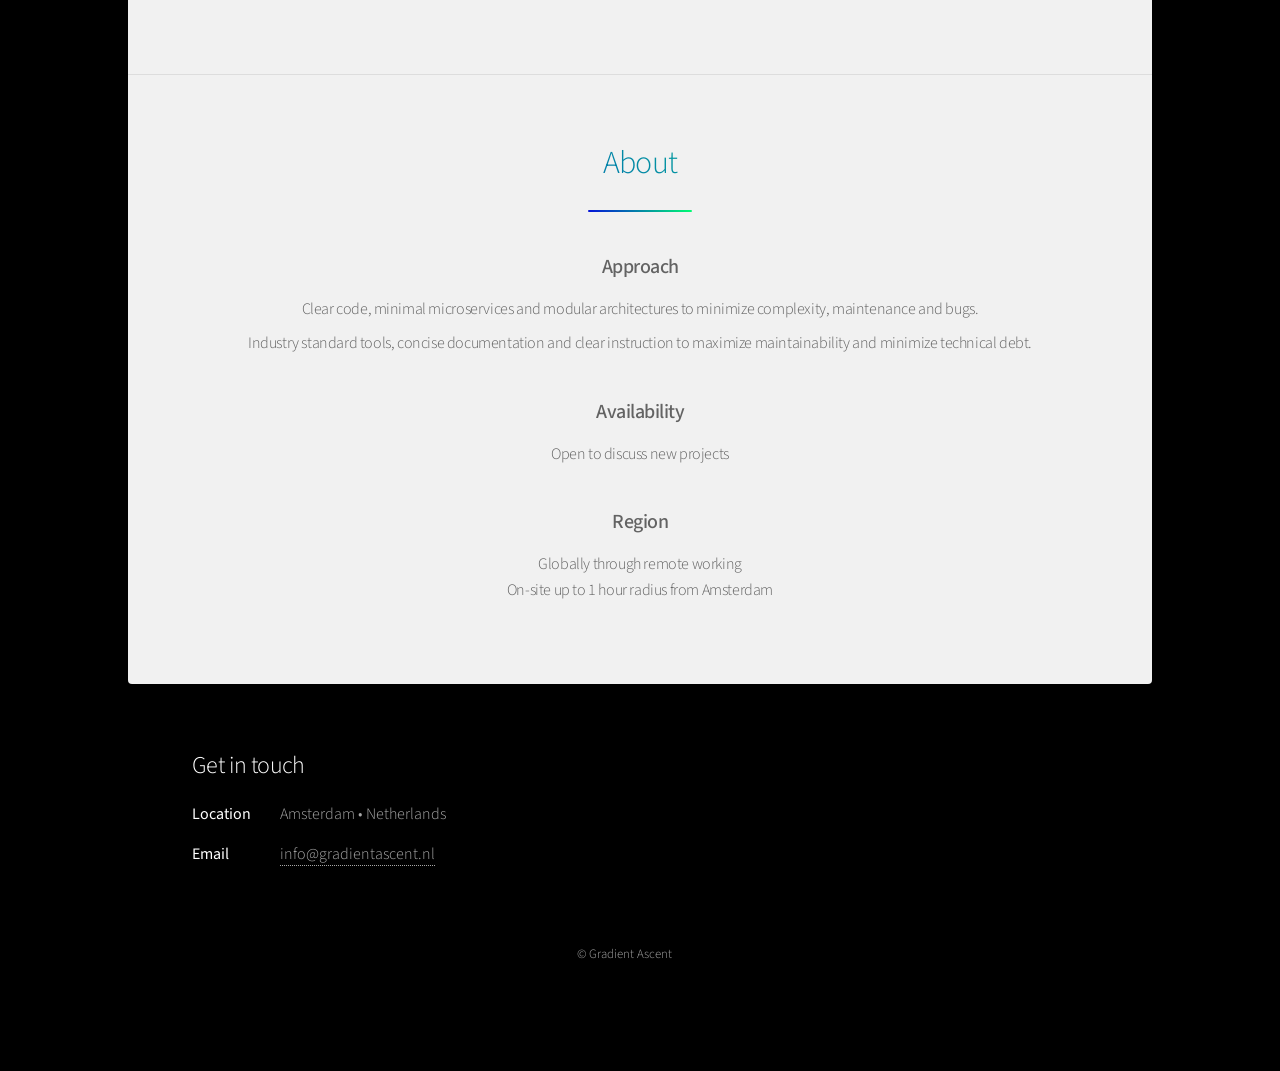
==== commit c4af8cf2: "phase 2 HTML hygiene: dead analytics, broken anchors, malformed markup, meta tags Deployed from the " ====
--- a/index.html
+++ b/index.html
@@ -1,336 +1,297 @@
-<!DOCTYPE HTML>
-<html>
-
-<head>
-	<title>Gradient Ascent</title>
-	<meta charset="utf-8" />
-	<meta name="viewport" content="width=device-width, initial-scale=1, user-scalable=no" />
-	<link rel="icon" href="images/favicon.png" />
-	<script async src="https://www.googletagmanager.com/gtag/js?id=UA-164557713-1"></script>
-	<script>
-		window.dataLayer = window.dataLayer || [];
-
-		function gtag() {
-			dataLayer.push(arguments);
-		}
-		gtag('js', new Date());
-
-		gtag('config', 'UA-164557713-1');
-	</script>
-
-	<link rel="stylesheet" href="assets/css/main.css" />
-	<noscript>
-		<link rel="stylesheet" href="assets/css/noscript.css" /></noscript>
-</head>
-
-<body class="is-preload">
-
-	<!-- Wrapper -->
-	<div id="wrapper">
-		<div id="particles-js" class="bg"></div>
-
-		<!-- Header -->
-		<header id="header" class="alt">
-			<span class="logo"><img src="images/ga-transparent.png" alt="" /></span>
-			<h1>Gradient Ascent</h1>
-			<p>Cloud-native data science consulting<br />
-		</header>
-
-		<!-- Nav -->
-		<nav id="nav">
-			<ul>
-				<li><a href="#activities" class="active">Activities</a></li>
-				<li><a href="#testimonials">Testimonials</a></li>
-				<li><a href="#technologies">Technologies</a></li>
-				<li><a href="#services">Services</a></li>
-				<li><a href="#about">About</a></li>
-				<li><a href="#contact">Contact</a></li>
-			</ul>
-		</nav>
-
-		<!-- Main -->
-		<div id="main">
-
-			<!-- Introduction -->
-			<section id="introduction" class="main">
-				<div class="spotlight">
-					<div class="content">
-						<header class="major">
-							<h2>Cloud-native data science</h2>
-						</header>
-						<p>Recent advances in machine learning and computational capabilities have opened up a new world
-							of possibilities.
-							Cloud-native workflows and architectures allow for unprecedented scalability and
-							infrastructure automation.
-							Based in Amsterdam, Gradient Ascent was founded to explore and exploit these possibilities,
-							and to help our clients to do the same.</p>
-						<!-- <ul class="actions">
-							<li><a href="generic.html" class="button">Learn More</a></li>
-						</ul> -->
-					</div>
-					<div class="image">
-						<span class="icon solid major fa-stack fa-4x">
-							<i class="fas cloud fa-cloud fa-stack-2x"></i>
-							<i class="fas fa-flask fa-stack-1x fa-inverse"></i>
-						</span>
-					</div>
-					<!-- <span class="icon solid major style5 fa-user-tie"></span> -->
-					<!-- <span class="image"><img src="images/pic01.jpg" alt="" /></span> -->
-				</div>
-			</section>
-
-			<!-- Activities -->
-			<section id="activities" class="main special">
-				<header class="major">
-					<h2>Activities</h2>
-				</header>
-				<ul class="features">
-					<li>
-						<span class="icon solid major style1 fa-flask"></span>
-						<h3>Data Science</h3>
-						<p>from routine machine learning solutions to state-of-the-art model development</p>
-					</li>
-					<li>
-						<span class="icon solid major style2 fa-code"></span>
-						<h3>Software Engineering</h3>
-						<p>from minimal back-end microservices to complete cloud-native software applications</p>
-					</li>
-					<li>
-						<span class="icon solid major style3 fa-pallet"></span>
-						<h3>DataOps & DevOps</h3>
-						<p>from continous integration and deployment of software to continuous training of models</p>
-					</li>
-					<li>
-						<span class="icon solid major style4 fa-user-tie"></span>
-						<h3>Consulting & Training</h3>
-						<p>from AI workshops and defining an AI roadmap to training your data science team for
-							cloud-native workflows</p>
-					</li>
-				</ul>
-				<!-- <footer class="major">
-					<ul class="actions special">
-						<li><a href="generic.html" class="button">Learn More</a></li>
-					</ul>
-				</footer> -->
-			</section>
-
-			<!-- Testimonials -->
-			<section id="testimonials" class="main special">
-				<header class="major">
-					<h2>Projects</h2>
-					<p>Past and current projects of Gradient Ascent</p>
-					<div class="wrapper">
-
-						<!-- <div class="row"> -->
-						<div class="col-sm-12">
-							<div id="testimonials-list" class="owl-carousel">
-
-								<div class="item">
-									<div class="shadow-effect">
-										<i class="fa fa-database fa-5x client-logo-placeholder"></i>
-										<p>Training the data science team of an Amsterdam-based data provider for
-											cloud-native workflows using Kubeflow</p>
-										</div>
-										<div class="testimonial-name">Technology sector</div>
-									</div>
-
-									<div class="item">
-										<div class="shadow-effect">
-											<img class="imgPlaceholder" src="images/clients/whitespace.png" alt="">
-											<p>"We're extremely pleased with Gradient Ascent's support and guidance in
-											setting up our GitOps, CI/CD and Kubernetes workflows. We've been fortunate
-											to have them on our team."</p>
-											<p>Tom Savels</p>
-											<p>Managing Partner</p>
-											<p>White Space Energy</p>
-										</div>
-									<div class="testimonial-name">Energy sector</div>
-								</div>
-
-								<div class="item">
-									<div class="shadow-effect">
-										<i class="fa fa-photo-video fa-5x client-logo-placeholder"></i>
-										<p>Implementing a state-of-the-art machine-learning system, a goal set
-										   after an AI workshop and subsequent use-case workshop</p>
-									</div>
-									<div class="testimonial-name">Media sector</div>
-								</div>
-
-								<div class="item">
-									<div class="shadow-effect">
-										<i class="fa fa-comments fa-5x client-logo-placeholder"></i>
-										<p>Implemented an automated model training pipeline for intent recognition models,
-										   making deployed models accessible through a custom microservice.
-										</p>
-									</div>
-									<div class="testimonial-name">Technology sector</div>
-								</div>
-
-							</div>
-						</div>
-						<!-- </div> -->
-					</div>
-			</section>
-			<!-- Utilizing open-source tooling such as KubeFlow and Kubernetes, it is possible to achieve levels of automation, robustness and scalability that are multiples of previous standards.</p> -->
-			</header>
-
-			<!-- Technologies -->
-			<section id="technologies" class="main special">
-				<header class="major">
-					<h2>Technologies</h2>
-					<p>Cloud-native data science means taking full use of cloud technologies to work with datasets of
-						any size, automate data collection and processing, model training and
-						deployment. We use open-source, industry-standard tooling to build scalable, performant and
-						maintainable solutions.</p>
-					<div class='marquee'>
-						<img src="images/techs/kubernetes.png">
-						<img src="images/techs/kubeflow.png">
-						<img src="images/techs/seldon.png">
-						<img src="images/techs/fastapi.png">
-						<img src="images/techs/python.png">
-						<img src="images/techs/numpy.png">
-						<img src="images/techs/pytorch.png">
-						<img src="images/techs/keras.png">
-						<img src="images/techs/sklearn.png">
-						<img src="images/techs/gcp.png">
-						<img src="images/techs/aws.png">
-					</div>
-					<!-- <p>Data management</p>
-					<p>Training management</p>
-					<p>Experiment tracking</p>
-					<p>Deployment</p> -->
-					<!-- Utilizing open-source tooling such as KubeFlow and Kubernetes, it is possible to achieve levels of automation, robustness and scalability that are multiples of previous standards.</p> -->
-				</header>
-				<!-- <footer class="major">
-								<ul class="actions special">
-									<li><a href="generic.html" class="button">Learn More</a></li>
-								</ul>
-							</footer> -->
-			</section>
-
-			<!-- Services -->
-			<section id="services" class="main special">
-				<header class="major">
-
-					<h2>Services</h2>
-
-					<ul class="features">
-						<li>
-							<h3 style="font-weight:500;margin-top:2em;">Data Science</h3>
-							<p>routine machine learning model development</p>
-							<p>state-of-the-art model development</p>
-							<p>data exploration and visualisation</p>
-
-							<h3 style="font-weight:500;margin-top:2em;">Software Engineering</h3>
-							<p>back-end microservice development</p>
-							<p>back-end application development</p>
-							<p>full cloud-native application development</p>
-
-							<h3 style="font-weight:500;margin-top:2em;">DataOps / DevOps</h3>
-							<p>model deployment</p>
-							<p>model deployment automation</p>
-							<p>setup of streamlined data labeling flow</p>
-							<p>setup of active learning labeling flow</p>
-							<p>setup of CI/CD with kubernetes</p>
-							<p>secure software deployment</p>
-
-
-							<h3 style="font-weight:500;margin-top:2em;">Consulting</h3>
-							<p>hands-on AI workshops</p>
-							<p>AI use-case workshops</p>
-							<p>AI roadmap workshops</p>
-							<p>technical trainings</p>
-						</li>
-					</ul>
-
-
-
-
-				</header>
-				<!-- <footer class="major">
-								<ul class="actions special">
-									<li><a href="generic.html" class="button primary">Get Started</a></li>
-									<li><a href="generic.html" class="button">Learn More</a></li>
-								</ul>
-							</footer> -->
-			</section>
-
-			<!-- About -->
-			<section id="about" class="main special">
-				<header class="major">
-					<h2>About</h2>
-					<h3 style="font-weight:500;margin-top:2em;">Approach</h3>
-					<p>Clear code, minimal microservices and modular architectures to minimize complexity,
-						maintenance and bugs. </p>
-					<p>Industry standard tools, consise documentation and clear instruction to maximize maintainability
-						and minimize technical debt.</p>
-					<h3 style="font-weight:500;margin-top:2em;">Availability</h3>
-					<p>Currently limited, but open to discuss future projects</p>
-					<h3 style="font-weight:500;margin-top:2em;">Region</h3>
-					<p>Globally through remote working<br>
-						On-site up to 1 hour radius from Amsterdam</p>
-				</header>
-				<!-- <footer class="major">
-					<ul class="actions special">
-						<li><a href="generic.html" class="button primary">Get Started</a></li>
-						<li><a href="generic.html" class="button">Learn More</a></li>
-					</ul>
-				</footer> -->
-			</section>
-		</div>
-
-		<!-- Footer -->
-
-		<footer id="footer">
-			<!-- <section id="contact">
-				<h2>Get in touch</h2>
-				<form id="form" method="post" action="assets/php/mailer.php">
-					<div class="row gtr-uniform">
-						<div class="col-6 col-12-xsmall">
-							<input type="text" name="name" id="name" value="" placeholder="Name" />
-						</div>
-						<div class="col-6 col-12-xsmall">
-							<input type="email" name="email" id="email" value="" placeholder="Email" />
-						</div>
-						<div class="col-12">
-							<textarea name="message" id="message" placeholder="Your message"
-								rows="6"></textarea>
-						</div>
-						<div class="col-12">
-							<ul class="actions">
-								<li><input type="submit" value="Send Message" class="secondary" /></li>
-							</ul>
-						</div>
-					</div>
-				</form>
-			</section> -->
-			<section>
-				<h2>Gradient Ascent</h2>
-				<dl class="alt">
-					<dt>Location</dt>
-					<dd>Amsterdam &bull; Netherlands</dd>
-					<dt>Email</dt>
-					<dd><a href="mailto:info@gradientascent.nl">info@gradientascent.nl</a></dd>
-				</dl>
-				<!-- <ul class="icons">
-							<li><a href="#" class="icon brands fa-github alt"><span class="label">GitHub</span></a></li>
-						</ul> -->
-			</section>
-			<p class="copyright">&copy; Gradient Ascent</a>.</p>
-		</footer>
-	</div>
-
-	<!-- Scripts -->
-	<script src="assets/js/jquery.min.js"></script>
-	<script src="assets/js/jquery.scrollex.min.js"></script>
-	<script src="assets/js/jquery.scrolly.min.js"></script>
-	<script src="assets/js/jquery.marquee.min.js"></script>
-	<script src="assets/js/browser.min.js"></script>
-	<script src="assets/js/breakpoints.min.js"></script>
-	<script src="assets/js/util.js"></script>
-	<script src="assets/js/particles.js"></script>
-	<script src='assets/js/owl.carousel.min.js'></script>
-	<script src="assets/js/main.js"></script>
-</body>
-
+<!DOCTYPE HTML>
+<html lang="en">
+
+<head>
+	<title>Gradient Ascent — Cloud-native data science consulting, Amsterdam</title>
+	<meta charset="utf-8" />
+	<meta name="viewport" content="width=device-width, initial-scale=1" />
+	<meta name="description"
+		content="Gradient Ascent is an Amsterdam-based consultancy for cloud-native data science: machine-learning model development, deployment automation and MLOps on Kubernetes." />
+	<link rel="canonical" href="https://gradientascent.nl/" />
+	<link rel="icon" href="images/favicon.png" />
+	<meta name="theme-color" content="#1f2833" />
+
+	<meta property="og:type" content="website" />
+	<meta property="og:site_name" content="Gradient Ascent" />
+	<meta property="og:title" content="Gradient Ascent — Cloud-native data science consulting" />
+	<meta property="og:description"
+		content="Machine-learning model development, deployment automation and MLOps on Kubernetes. Based in Amsterdam, working remotely worldwide." />
+	<meta property="og:url" content="https://gradientascent.nl/" />
+	<meta property="og:image" content="https://gradientascent.nl/images/ga-black.png" />
+	<meta name="twitter:card" content="summary" />
+	<meta name="twitter:title" content="Gradient Ascent — Cloud-native data science consulting" />
+	<meta name="twitter:description"
+		content="Machine-learning model development, deployment automation and MLOps on Kubernetes. Based in Amsterdam, working remotely worldwide." />
+	<meta name="twitter:image" content="https://gradientascent.nl/images/ga-black.png" />
+
+	<link rel="stylesheet" href="assets/css/main.css" />
+	<noscript>
+		<link rel="stylesheet" href="assets/css/noscript.css" /></noscript>
+
+	<script type="application/ld+json">
+	{
+		"@context": "https://schema.org",
+		"@type": "ProfessionalService",
+		"name": "Gradient Ascent",
+		"description": "Cloud-native data science consulting: machine-learning model development, deployment automation and MLOps on Kubernetes.",
+		"url": "https://gradientascent.nl/",
+		"email": "info@gradientascent.nl",
+		"address": {
+			"@type": "PostalAddress",
+			"addressLocality": "Amsterdam",
+			"addressCountry": "NL"
+		},
+		"areaServed": "Worldwide"
+	}
+	</script>
+</head>
+
+<body class="is-preload">
+
+	<!-- Wrapper -->
+	<div id="wrapper">
+		<div id="particles-js" class="bg"></div>
+
+		<!-- Header -->
+		<header id="header" class="alt">
+			<span class="logo"><img src="images/ga-transparent.png" alt="Gradient Ascent" /></span>
+			<h1>Gradient Ascent</h1>
+			<p>Cloud-native data science consulting</p>
+		</header>
+
+		<!-- Nav -->
+		<nav id="nav">
+			<ul>
+				<li><a href="#activities" class="active">Activities</a></li>
+				<li><a href="#projects">Projects</a></li>
+				<li><a href="#technologies">Technologies</a></li>
+				<li><a href="#services">Services</a></li>
+				<li><a href="#about">About</a></li>
+				<li><a href="#contact">Contact</a></li>
+			</ul>
+		</nav>
+
+		<!-- Main -->
+		<div id="main">
+
+			<!-- Introduction -->
+			<section id="introduction" class="main">
+				<div class="spotlight">
+					<div class="content">
+						<header class="major">
+							<h2>Cloud-native data science</h2>
+						</header>
+						<p>Recent advances in machine learning and computational capabilities have opened up a new world
+							of possibilities.
+							Cloud-native workflows and architectures allow for unprecedented scalability and
+							infrastructure automation.
+							Based in Amsterdam, Gradient Ascent was founded to explore and exploit these possibilities,
+							and to help our clients to do the same.</p>
+						<ul class="actions">
+							<li><a href="#contact" class="button primary">Start a conversation</a></li>
+						</ul>
+					</div>
+					<div class="image">
+						<span class="icon solid major fa-stack fa-4x">
+							<i class="fas fa-cloud fa-stack-2x"></i>
+							<i class="fas fa-flask fa-stack-1x fa-inverse"></i>
+						</span>
+					</div>
+				</div>
+			</section>
+
+			<!-- Activities -->
+			<section id="activities" class="main special">
+				<header class="major">
+					<h2>Activities</h2>
+				</header>
+				<ul class="features">
+					<li>
+						<span class="icon solid major style1 fa-flask"></span>
+						<h3>Data Science</h3>
+						<p>from routine machine learning solutions to state-of-the-art model development</p>
+					</li>
+					<li>
+						<span class="icon solid major style2 fa-code"></span>
+						<h3>Software Engineering</h3>
+						<p>from minimal back-end microservices to complete cloud-native software applications</p>
+					</li>
+					<li>
+						<span class="icon solid major style3 fa-pallet"></span>
+						<h3>DataOps &amp; DevOps</h3>
+						<p>from continuous integration and deployment of software to continuous training of models</p>
+					</li>
+					<li>
+						<span class="icon solid major style4 fa-user-tie"></span>
+						<h3>Consulting &amp; Training</h3>
+						<p>from AI workshops and defining an AI roadmap to training your data science team for
+							cloud-native workflows</p>
+					</li>
+				</ul>
+			</section>
+
+			<!-- Projects -->
+			<section id="projects" class="main special">
+				<header class="major">
+					<h2>Projects</h2>
+					<p>Past and current projects of Gradient Ascent</p>
+					<div class="wrapper">
+						<div class="col-sm-12">
+							<div id="testimonials-list" class="owl-carousel">
+
+								<div class="item">
+									<div class="shadow-effect">
+										<i class="fa fa-database fa-5x client-logo-placeholder"></i>
+										<p>Training the data science team of an Amsterdam-based data provider for
+											cloud-native workflows using Kubeflow</p>
+									</div>
+									<div class="testimonial-name">Technology sector</div>
+								</div>
+
+								<div class="item">
+									<div class="shadow-effect">
+										<img class="imgPlaceholder" src="images/clients/whitespace.png"
+											alt="White Space Energy" />
+										<p>"We're extremely pleased with Gradient Ascent's support and guidance in
+											setting up our GitOps, CI/CD and Kubernetes workflows. We've been fortunate
+											to have them on our team."</p>
+										<p>Tom Savels</p>
+										<p>Managing Partner</p>
+										<p>White Space Energy</p>
+									</div>
+									<div class="testimonial-name">Energy sector</div>
+								</div>
+
+								<div class="item">
+									<div class="shadow-effect">
+										<i class="fa fa-photo-video fa-5x client-logo-placeholder"></i>
+										<p>Implementing a state-of-the-art machine-learning system, a goal set
+											after an AI workshop and subsequent use-case workshop</p>
+									</div>
+									<div class="testimonial-name">Media sector</div>
+								</div>
+
+								<div class="item">
+									<div class="shadow-effect">
+										<i class="fa fa-comments fa-5x client-logo-placeholder"></i>
+										<p>Implemented an automated model training pipeline for intent recognition
+											models, making deployed models accessible through a custom microservice.</p>
+									</div>
+									<div class="testimonial-name">Technology sector</div>
+								</div>
+
+							</div>
+						</div>
+					</div>
+				</header>
+			</section>
+
+			<!-- Technologies -->
+			<section id="technologies" class="main special">
+				<header class="major">
+					<h2>Technologies</h2>
+					<p>Cloud-native data science means taking full use of cloud technologies to work with datasets of
+						any size, automate data collection and processing, model training and
+						deployment. We use open-source, industry-standard tooling to build scalable, performant and
+						maintainable solutions.</p>
+					<div class='marquee'>
+						<img src="images/techs/kubernetes.png" alt="Kubernetes" />
+						<img src="images/techs/kubeflow.png" alt="Kubeflow" />
+						<img src="images/techs/seldon.png" alt="Seldon" />
+						<img src="images/techs/fastapi.png" alt="FastAPI" />
+						<img src="images/techs/python.png" alt="Python" />
+						<img src="images/techs/numpy.png" alt="NumPy" />
+						<img src="images/techs/pytorch.png" alt="PyTorch" />
+						<img src="images/techs/keras.png" alt="Keras" />
+						<img src="images/techs/sklearn.png" alt="scikit-learn" />
+						<img src="images/techs/gcp.png" alt="Google Cloud Platform" />
+						<img src="images/techs/aws.png" alt="Amazon Web Services" />
+					</div>
+				</header>
+			</section>
+
+			<!-- Services -->
+			<section id="services" class="main special">
+				<header class="major">
+
+					<h2>Services</h2>
+
+					<ul class="features">
+						<li>
+							<h3 style="font-weight:500;margin-top:2em;">Data Science</h3>
+							<p>routine machine learning model development</p>
+							<p>state-of-the-art model development</p>
+							<p>data exploration and visualisation</p>
+
+							<h3 style="font-weight:500;margin-top:2em;">Software Engineering</h3>
+							<p>back-end microservice development</p>
+							<p>back-end application development</p>
+							<p>full cloud-native application development</p>
+
+							<h3 style="font-weight:500;margin-top:2em;">DataOps / DevOps</h3>
+							<p>model deployment</p>
+							<p>model deployment automation</p>
+							<p>setup of streamlined data labeling flow</p>
+							<p>setup of active learning labeling flow</p>
+							<p>setup of CI/CD with kubernetes</p>
+							<p>secure software deployment</p>
+
+							<h3 style="font-weight:500;margin-top:2em;">Consulting</h3>
+							<p>hands-on AI workshops</p>
+							<p>AI use-case workshops</p>
+							<p>AI roadmap workshops</p>
+							<p>technical trainings</p>
+						</li>
+					</ul>
+
+				</header>
+			</section>
+
+			<!-- About -->
+			<section id="about" class="main special">
+				<header class="major">
+					<h2>About</h2>
+					<h3 style="font-weight:500;margin-top:2em;">Approach</h3>
+					<p>Clear code, minimal microservices and modular architectures to minimize complexity,
+						maintenance and bugs. </p>
+					<p>Industry standard tools, concise documentation and clear instruction to maximize maintainability
+						and minimize technical debt.</p>
+					<h3 style="font-weight:500;margin-top:2em;">Availability</h3>
+					<p>Open to discuss new projects</p>
+					<h3 style="font-weight:500;margin-top:2em;">Region</h3>
+					<p>Globally through remote working<br />
+						On-site up to 1 hour radius from Amsterdam</p>
+				</header>
+			</section>
+		</div>
+
+		<!-- Footer -->
+
+		<footer id="footer">
+			<section id="contact">
+				<h2>Get in touch</h2>
+				<dl class="alt">
+					<dt>Location</dt>
+					<dd>Amsterdam &bull; Netherlands</dd>
+					<dt>Email</dt>
+					<dd><a href="mailto:info@gradientascent.nl">info@gradientascent.nl</a></dd>
+				</dl>
+			</section>
+			<p class="copyright">&copy; Gradient Ascent</p>
+		</footer>
+	</div>
+
+	<!-- Scripts -->
+	<script src="assets/js/jquery.min.js"></script>
+	<script src="assets/js/jquery.scrollex.min.js"></script>
+	<script src="assets/js/jquery.scrolly.min.js"></script>
+	<script src="assets/js/jquery.marquee.min.js"></script>
+	<script src="assets/js/browser.min.js"></script>
+	<script src="assets/js/breakpoints.min.js"></script>
+	<script src="assets/js/util.js"></script>
+	<script src="assets/js/particles.js"></script>
+	<script src='assets/js/owl.carousel.min.js'></script>
+	<script src="assets/js/main.js"></script>
+</body>
+
 </html>
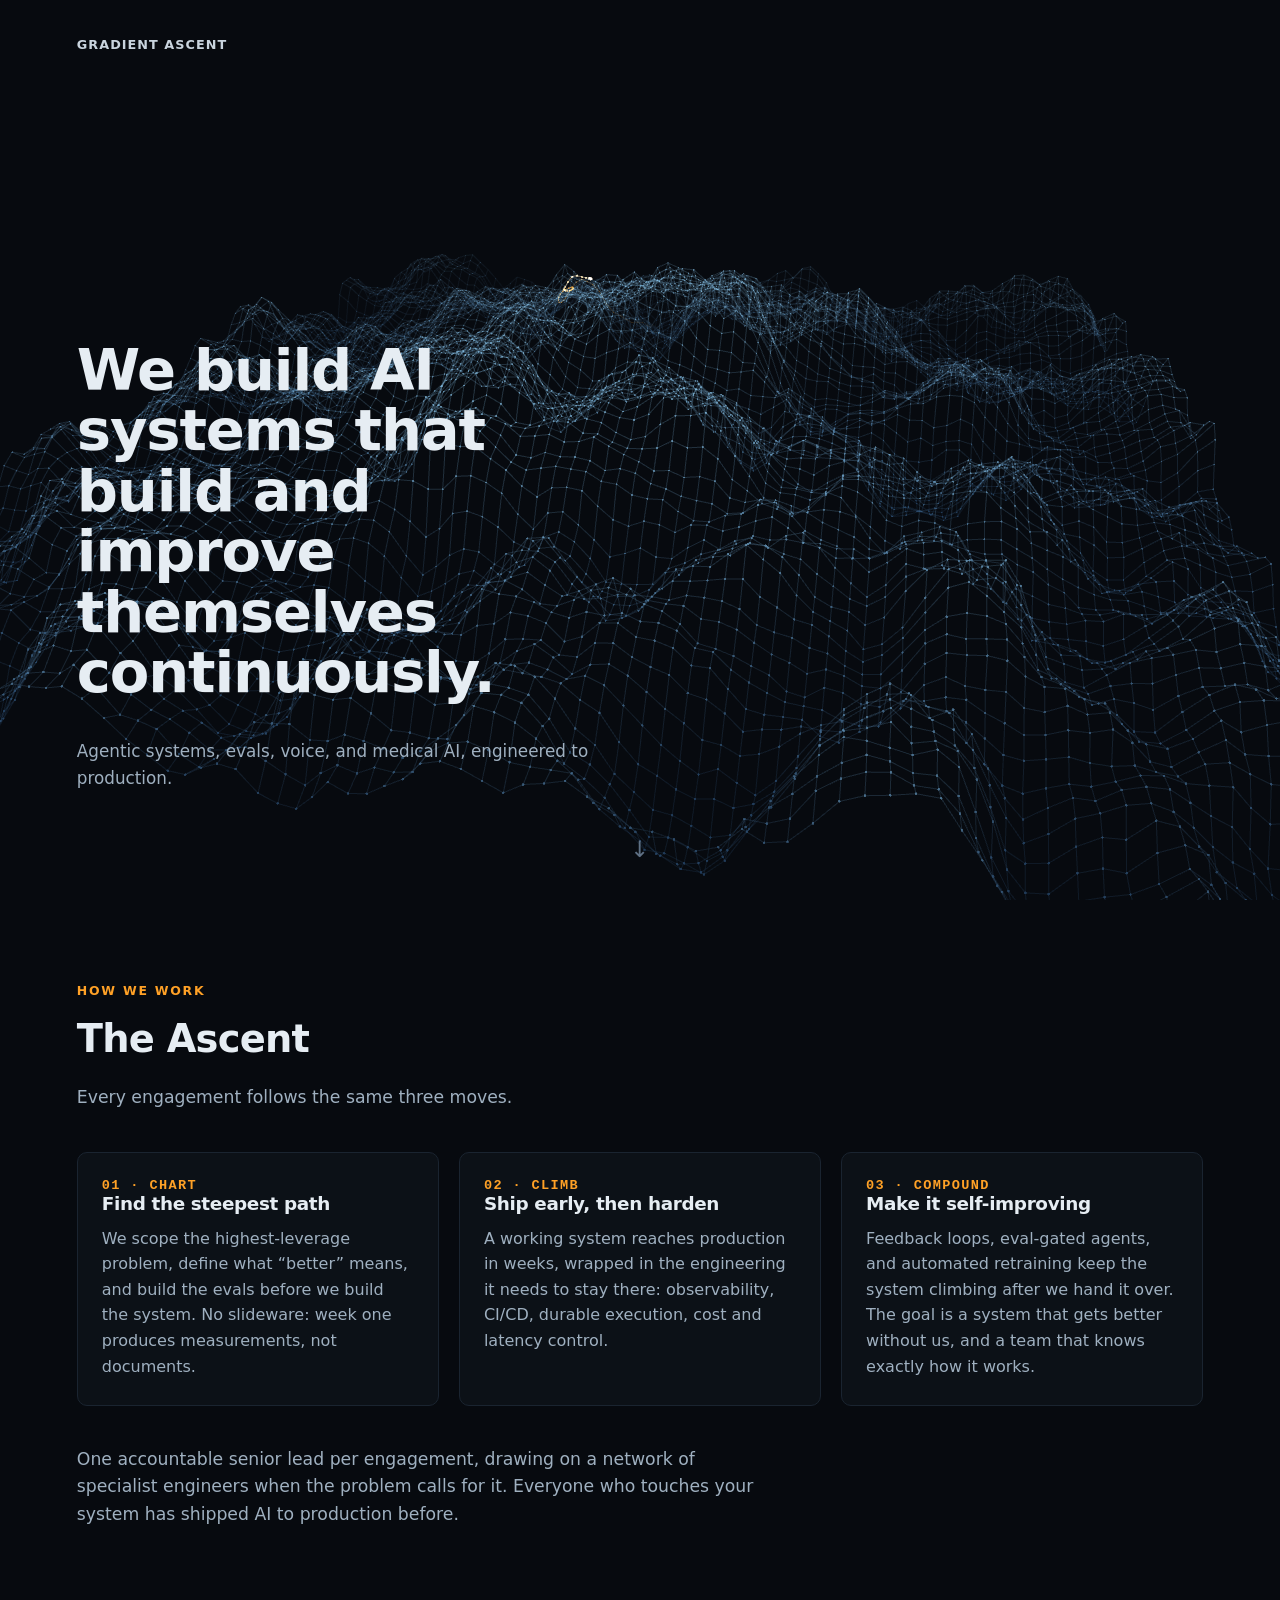
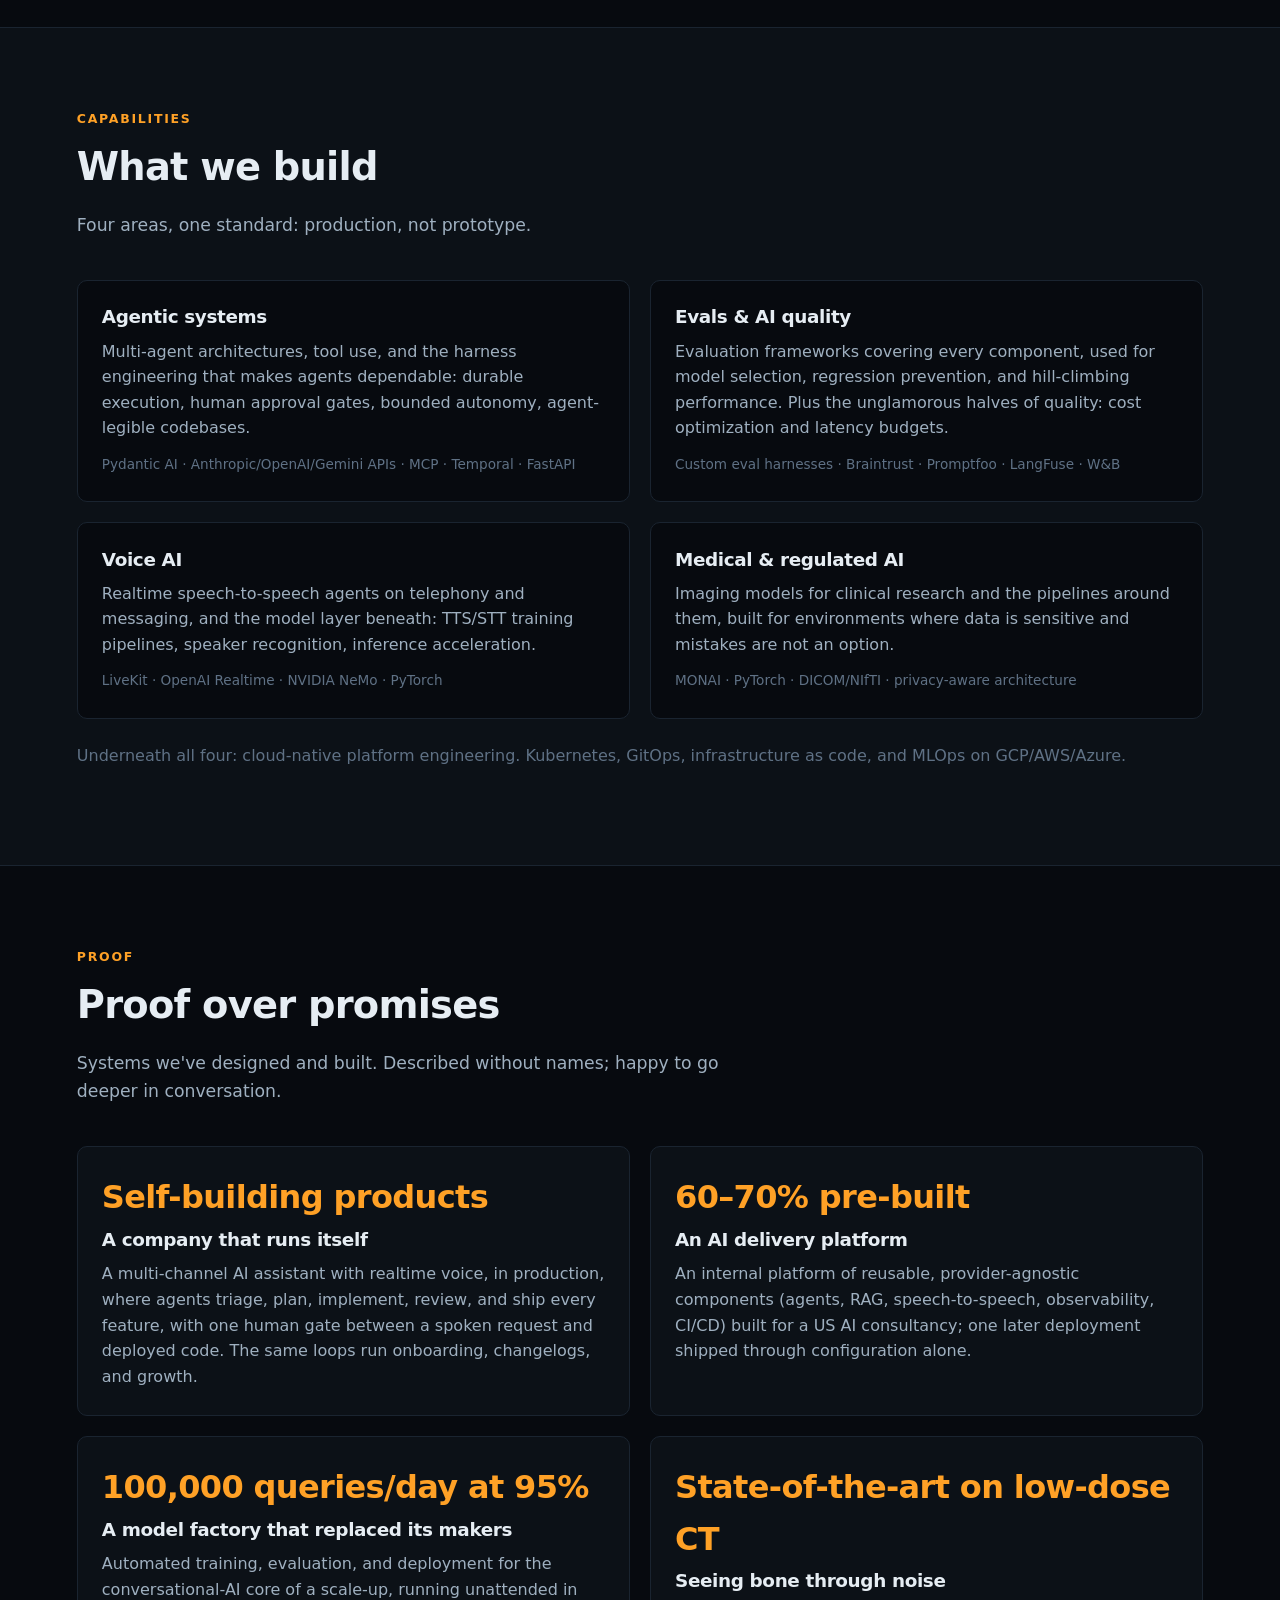
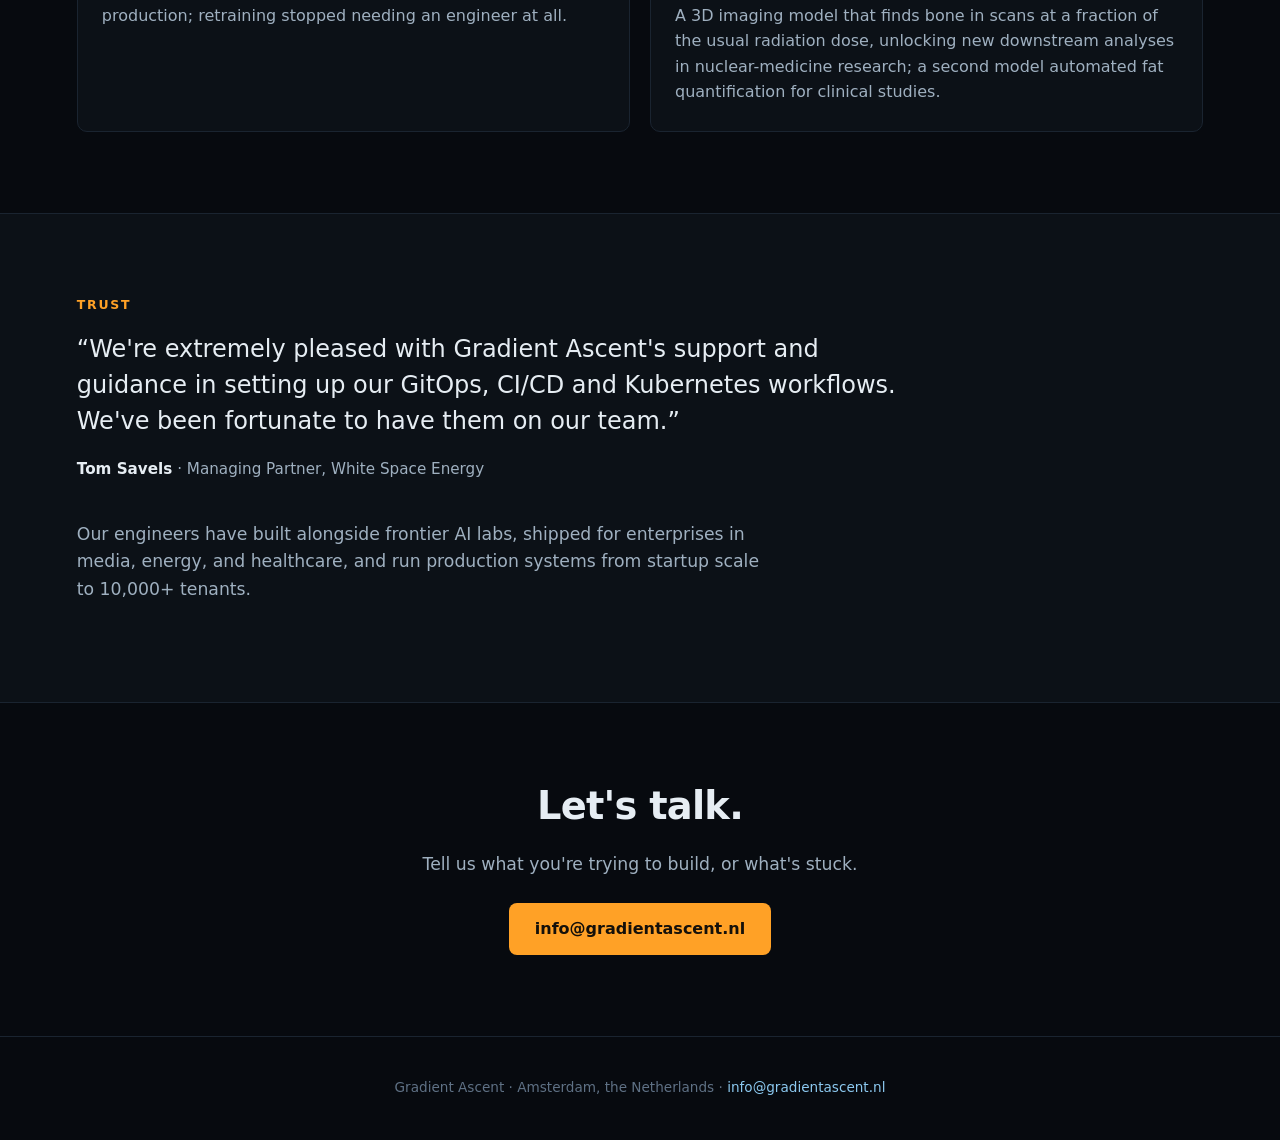
==== commit 79815ee5: "From-scratch redo: applied-AI consultancy single page with WebGL2 gradient-ascent hero Replaces the " ====
--- a/index.html
+++ b/index.html
@@ -1,297 +1,19 @@
-<!DOCTYPE HTML>
-<html lang="en">
-
-<head>
-	<title>Gradient Ascent — Cloud-native data science consulting, Amsterdam</title>
-	<meta charset="utf-8" />
-	<meta name="viewport" content="width=device-width, initial-scale=1" />
-	<meta name="description"
-		content="Gradient Ascent is an Amsterdam-based consultancy for cloud-native data science: machine-learning model development, deployment automation and MLOps on Kubernetes." />
-	<link rel="canonical" href="https://gradientascent.nl/" />
-	<link rel="icon" href="images/favicon.png" />
-	<meta name="theme-color" content="#1f2833" />
-
-	<meta property="og:type" content="website" />
-	<meta property="og:site_name" content="Gradient Ascent" />
-	<meta property="og:title" content="Gradient Ascent — Cloud-native data science consulting" />
-	<meta property="og:description"
-		content="Machine-learning model development, deployment automation and MLOps on Kubernetes. Based in Amsterdam, working remotely worldwide." />
-	<meta property="og:url" content="https://gradientascent.nl/" />
-	<meta property="og:image" content="https://gradientascent.nl/images/ga-black.png" />
-	<meta name="twitter:card" content="summary" />
-	<meta name="twitter:title" content="Gradient Ascent — Cloud-native data science consulting" />
-	<meta name="twitter:description"
-		content="Machine-learning model development, deployment automation and MLOps on Kubernetes. Based in Amsterdam, working remotely worldwide." />
-	<meta name="twitter:image" content="https://gradientascent.nl/images/ga-black.png" />
-
-	<link rel="stylesheet" href="assets/css/main.css" />
-	<noscript>
-		<link rel="stylesheet" href="assets/css/noscript.css" /></noscript>
-
-	<script type="application/ld+json">
-	{
-		"@context": "https://schema.org",
-		"@type": "ProfessionalService",
-		"name": "Gradient Ascent",
-		"description": "Cloud-native data science consulting: machine-learning model development, deployment automation and MLOps on Kubernetes.",
-		"url": "https://gradientascent.nl/",
-		"email": "info@gradientascent.nl",
-		"address": {
-			"@type": "PostalAddress",
-			"addressLocality": "Amsterdam",
-			"addressCountry": "NL"
-		},
-		"areaServed": "Worldwide"
-	}
-	</script>
-</head>
-
-<body class="is-preload">
-
-	<!-- Wrapper -->
-	<div id="wrapper">
-		<div id="particles-js" class="bg"></div>
-
-		<!-- Header -->
-		<header id="header" class="alt">
-			<span class="logo"><img src="images/ga-transparent.png" alt="Gradient Ascent" /></span>
-			<h1>Gradient Ascent</h1>
-			<p>Cloud-native data science consulting</p>
-		</header>
-
-		<!-- Nav -->
-		<nav id="nav">
-			<ul>
-				<li><a href="#activities" class="active">Activities</a></li>
-				<li><a href="#projects">Projects</a></li>
-				<li><a href="#technologies">Technologies</a></li>
-				<li><a href="#services">Services</a></li>
-				<li><a href="#about">About</a></li>
-				<li><a href="#contact">Contact</a></li>
-			</ul>
-		</nav>
-
-		<!-- Main -->
-		<div id="main">
-
-			<!-- Introduction -->
-			<section id="introduction" class="main">
-				<div class="spotlight">
-					<div class="content">
-						<header class="major">
-							<h2>Cloud-native data science</h2>
-						</header>
-						<p>Recent advances in machine learning and computational capabilities have opened up a new world
-							of possibilities.
-							Cloud-native workflows and architectures allow for unprecedented scalability and
-							infrastructure automation.
-							Based in Amsterdam, Gradient Ascent was founded to explore and exploit these possibilities,
-							and to help our clients to do the same.</p>
-						<ul class="actions">
-							<li><a href="#contact" class="button primary">Start a conversation</a></li>
-						</ul>
-					</div>
-					<div class="image">
-						<span class="icon solid major fa-stack fa-4x">
-							<i class="fas fa-cloud fa-stack-2x"></i>
-							<i class="fas fa-flask fa-stack-1x fa-inverse"></i>
-						</span>
-					</div>
-				</div>
-			</section>
-
-			<!-- Activities -->
-			<section id="activities" class="main special">
-				<header class="major">
-					<h2>Activities</h2>
-				</header>
-				<ul class="features">
-					<li>
-						<span class="icon solid major style1 fa-flask"></span>
-						<h3>Data Science</h3>
-						<p>from routine machine learning solutions to state-of-the-art model development</p>
-					</li>
-					<li>
-						<span class="icon solid major style2 fa-code"></span>
-						<h3>Software Engineering</h3>
-						<p>from minimal back-end microservices to complete cloud-native software applications</p>
-					</li>
-					<li>
-						<span class="icon solid major style3 fa-pallet"></span>
-						<h3>DataOps &amp; DevOps</h3>
-						<p>from continuous integration and deployment of software to continuous training of models</p>
-					</li>
-					<li>
-						<span class="icon solid major style4 fa-user-tie"></span>
-						<h3>Consulting &amp; Training</h3>
-						<p>from AI workshops and defining an AI roadmap to training your data science team for
-							cloud-native workflows</p>
-					</li>
-				</ul>
-			</section>
-
-			<!-- Projects -->
-			<section id="projects" class="main special">
-				<header class="major">
-					<h2>Projects</h2>
-					<p>Past and current projects of Gradient Ascent</p>
-					<div class="wrapper">
-						<div class="col-sm-12">
-							<div id="testimonials-list" class="owl-carousel">
-
-								<div class="item">
-									<div class="shadow-effect">
-										<i class="fa fa-database fa-5x client-logo-placeholder"></i>
-										<p>Training the data science team of an Amsterdam-based data provider for
-											cloud-native workflows using Kubeflow</p>
-									</div>
-									<div class="testimonial-name">Technology sector</div>
-								</div>
-
-								<div class="item">
-									<div class="shadow-effect">
-										<img class="imgPlaceholder" src="images/clients/whitespace.png"
-											alt="White Space Energy" />
-										<p>"We're extremely pleased with Gradient Ascent's support and guidance in
-											setting up our GitOps, CI/CD and Kubernetes workflows. We've been fortunate
-											to have them on our team."</p>
-										<p>Tom Savels</p>
-										<p>Managing Partner</p>
-										<p>White Space Energy</p>
-									</div>
-									<div class="testimonial-name">Energy sector</div>
-								</div>
-
-								<div class="item">
-									<div class="shadow-effect">
-										<i class="fa fa-photo-video fa-5x client-logo-placeholder"></i>
-										<p>Implementing a state-of-the-art machine-learning system, a goal set
-											after an AI workshop and subsequent use-case workshop</p>
-									</div>
-									<div class="testimonial-name">Media sector</div>
-								</div>
-
-								<div class="item">
-									<div class="shadow-effect">
-										<i class="fa fa-comments fa-5x client-logo-placeholder"></i>
-										<p>Implemented an automated model training pipeline for intent recognition
-											models, making deployed models accessible through a custom microservice.</p>
-									</div>
-									<div class="testimonial-name">Technology sector</div>
-								</div>
-
-							</div>
-						</div>
-					</div>
-				</header>
-			</section>
-
-			<!-- Technologies -->
-			<section id="technologies" class="main special">
-				<header class="major">
-					<h2>Technologies</h2>
-					<p>Cloud-native data science means taking full use of cloud technologies to work with datasets of
-						any size, automate data collection and processing, model training and
-						deployment. We use open-source, industry-standard tooling to build scalable, performant and
-						maintainable solutions.</p>
-					<div class='marquee'>
-						<img src="images/techs/kubernetes.png" alt="Kubernetes" />
-						<img src="images/techs/kubeflow.png" alt="Kubeflow" />
-						<img src="images/techs/seldon.png" alt="Seldon" />
-						<img src="images/techs/fastapi.png" alt="FastAPI" />
-						<img src="images/techs/python.png" alt="Python" />
-						<img src="images/techs/numpy.png" alt="NumPy" />
-						<img src="images/techs/pytorch.png" alt="PyTorch" />
-						<img src="images/techs/keras.png" alt="Keras" />
-						<img src="images/techs/sklearn.png" alt="scikit-learn" />
-						<img src="images/techs/gcp.png" alt="Google Cloud Platform" />
-						<img src="images/techs/aws.png" alt="Amazon Web Services" />
-					</div>
-				</header>
-			</section>
-
-			<!-- Services -->
-			<section id="services" class="main special">
-				<header class="major">
-
-					<h2>Services</h2>
-
-					<ul class="features">
-						<li>
-							<h3 style="font-weight:500;margin-top:2em;">Data Science</h3>
-							<p>routine machine learning model development</p>
-							<p>state-of-the-art model development</p>
-							<p>data exploration and visualisation</p>
-
-							<h3 style="font-weight:500;margin-top:2em;">Software Engineering</h3>
-							<p>back-end microservice development</p>
-							<p>back-end application development</p>
-							<p>full cloud-native application development</p>
-
-							<h3 style="font-weight:500;margin-top:2em;">DataOps / DevOps</h3>
-							<p>model deployment</p>
-							<p>model deployment automation</p>
-							<p>setup of streamlined data labeling flow</p>
-							<p>setup of active learning labeling flow</p>
-							<p>setup of CI/CD with kubernetes</p>
-							<p>secure software deployment</p>
-
-							<h3 style="font-weight:500;margin-top:2em;">Consulting</h3>
-							<p>hands-on AI workshops</p>
-							<p>AI use-case workshops</p>
-							<p>AI roadmap workshops</p>
-							<p>technical trainings</p>
-						</li>
-					</ul>
-
-				</header>
-			</section>
-
-			<!-- About -->
-			<section id="about" class="main special">
-				<header class="major">
-					<h2>About</h2>
-					<h3 style="font-weight:500;margin-top:2em;">Approach</h3>
-					<p>Clear code, minimal microservices and modular architectures to minimize complexity,
-						maintenance and bugs. </p>
-					<p>Industry standard tools, concise documentation and clear instruction to maximize maintainability
-						and minimize technical debt.</p>
-					<h3 style="font-weight:500;margin-top:2em;">Availability</h3>
-					<p>Open to discuss new projects</p>
-					<h3 style="font-weight:500;margin-top:2em;">Region</h3>
-					<p>Globally through remote working<br />
-						On-site up to 1 hour radius from Amsterdam</p>
-				</header>
-			</section>
-		</div>
-
-		<!-- Footer -->
-
-		<footer id="footer">
-			<section id="contact">
-				<h2>Get in touch</h2>
-				<dl class="alt">
-					<dt>Location</dt>
-					<dd>Amsterdam &bull; Netherlands</dd>
-					<dt>Email</dt>
-					<dd><a href="mailto:info@gradientascent.nl">info@gradientascent.nl</a></dd>
-				</dl>
-			</section>
-			<p class="copyright">&copy; Gradient Ascent</p>
-		</footer>
-	</div>
-
-	<!-- Scripts -->
-	<script src="assets/js/jquery.min.js"></script>
-	<script src="assets/js/jquery.scrollex.min.js"></script>
-	<script src="assets/js/jquery.scrolly.min.js"></script>
-	<script src="assets/js/jquery.marquee.min.js"></script>
-	<script src="assets/js/browser.min.js"></script>
-	<script src="assets/js/breakpoints.min.js"></script>
-	<script src="assets/js/util.js"></script>
-	<script src="assets/js/particles.js"></script>
-	<script src='assets/js/owl.carousel.min.js'></script>
-	<script src="assets/js/main.js"></script>
-</body>
-
-</html>
+<!DOCTYPE html><html lang="en"> <head><meta charset="utf-8"><meta name="viewport" content="width=device-width, initial-scale=1"><title>Gradient Ascent · Applied AI engineering</title><meta name="description" content="We build AI systems that build and improve themselves continuously. Agentic systems, evals, voice, and medical AI, engineered to production."><link rel="canonical" href="https://gradientascent.nl/"><meta property="og:title" content="Gradient Ascent · Applied AI engineering"><meta property="og:description" content="We build AI systems that build and improve themselves continuously. Agentic systems, evals, voice, and medical AI, engineered to production."><meta property="og:type" content="website"><meta property="og:url" content="https://gradientascent.nl/"><!-- og:image: frozen hero frame, added in phase-4 step 4 --><meta name="theme-color" content="#070a0f"><link rel="icon" type="image/png" href="/favicon.png"><style>:root{color-scheme:dark;--bg: #070a0f;--bg-raise: #0c1117;--ink: #e6edf3;--muted: #9fb0c0;--dim: #5f7185;--line: #1a2430;--amber: #ffa126;--blue: #8cc9f0;--max: 72rem}*{box-sizing:border-box}html{scroll-behavior:smooth}html,body{margin:0;background:var(--bg);color:var(--ink);font-family:-apple-system,BlinkMacSystemFont,Inter,Segoe UI,system-ui,sans-serif;font-size:16px;line-height:1.6}h1,h2,h3{line-height:1.15;letter-spacing:-.02em;font-weight:600;margin:0 0 .6em}h2{font-size:clamp(1.6rem,3vw,2.4rem)}h3{font-size:1.15rem}p{margin:0 0 1em}a{color:var(--blue);text-decoration:none}a:hover{text-decoration:underline}section.band{padding:clamp(4rem,9vh,7rem) 6vw}section.band.raise{background:var(--bg-raise);border-top:1px solid var(--line);border-bottom:1px solid var(--line)}.inner{max-width:var(--max);margin:0 auto}.kicker{font-size:.78rem;font-weight:600;letter-spacing:.14em;text-transform:uppercase;color:var(--amber);margin-bottom:1rem}.lede{color:var(--muted);max-width:44rem;font-size:1.08rem}.grid{display:grid;gap:1.25rem;margin-top:2.5rem}.grid.cols-2{grid-template-columns:repeat(2,1fr)}.grid.cols-3{grid-template-columns:repeat(3,1fr)}@media(max-width:900px){.grid.cols-2,.grid.cols-3{grid-template-columns:1fr}}.card{background:var(--bg-raise);border:1px solid var(--line);border-radius:10px;padding:1.6rem 1.5rem}section.raise .card{background:var(--bg)}.card .tech{color:var(--dim);font-size:.85rem;margin:.8rem 0 0}.card p{color:var(--muted);margin-bottom:0}.num{font-size:clamp(1.5rem,2.6vw,2rem);font-weight:650;letter-spacing:-.02em;color:var(--amber);display:block;margin-bottom:.35rem}.steps{counter-reset:step}.step .n{color:var(--amber);font:600 .85rem ui-monospace,monospace;letter-spacing:.1em}blockquote{margin:0;font-size:clamp(1.15rem,2vw,1.5rem);line-height:1.5;font-weight:450;max-width:52rem}blockquote footer{font-size:.95rem;color:var(--muted);margin-top:1.2rem}blockquote footer strong{color:var(--ink)}.cta{display:inline-block;margin-top:1.5rem;padding:.85rem 1.6rem;border-radius:8px;background:var(--amber);color:#14100a;font-weight:600}.cta:hover{text-decoration:none;filter:brightness(1.08)}footer.site{padding:2.5rem 6vw;color:var(--dim);font-size:.85rem;border-top:1px solid var(--line);text-align:center}.hero[data-astro-cid-j7pv25f6]{position:relative;height:100vh;height:100svh;overflow:hidden}#hero-canvas[data-astro-cid-j7pv25f6]{position:absolute;inset:0;width:100%;height:100%;display:block}.hero-brand[data-astro-cid-j7pv25f6]{position:absolute;top:2.2rem;left:6vw;font-weight:600;letter-spacing:.08em;text-transform:uppercase;font-size:.8rem;color:#c9d4de}.hero-copy[data-astro-cid-j7pv25f6]{position:absolute;left:6vw;bottom:12vh;max-width:34rem;pointer-events:none}.hero-copy[data-astro-cid-j7pv25f6] h1[data-astro-cid-j7pv25f6]{font-size:clamp(2rem,4.5vw,3.6rem);line-height:1.05;margin:0 0 .6em;font-weight:600;letter-spacing:-.02em}.hero-copy[data-astro-cid-j7pv25f6] p[data-astro-cid-j7pv25f6]{font-size:1.05rem;color:var(--muted);margin:0}.hero-down[data-astro-cid-j7pv25f6]{position:absolute;left:50%;bottom:2rem;transform:translate(-50%);color:var(--dim);font-size:1.4rem}.hero-down[data-astro-cid-j7pv25f6]:hover{text-decoration:none;color:var(--muted)}
+</style></head> <body>   <section class="hero" id="top" data-astro-cid-j7pv25f6> <canvas id="hero-canvas" data-astro-cid-j7pv25f6></canvas> <div class="hero-brand" data-astro-cid-j7pv25f6>Gradient Ascent</div> <div class="hero-copy" data-astro-cid-j7pv25f6> <h1 data-astro-cid-j7pv25f6>We build AI systems that build and improve themselves continuously.</h1> <p data-astro-cid-j7pv25f6>Agentic systems, evals, voice, and medical AI, engineered to production.</p> </div> <a class="hero-down" href="#method" aria-label="Scroll to content" data-astro-cid-j7pv25f6>↓</a> </section>  <section class="band" id="method" data-astro-cid-j7pv25f6> <div class="inner" data-astro-cid-j7pv25f6> <div class="kicker" data-astro-cid-j7pv25f6>How we work</div> <h2 data-astro-cid-j7pv25f6>The Ascent</h2> <p class="lede" data-astro-cid-j7pv25f6>Every engagement follows the same three moves.</p> <div class="grid cols-3 steps" data-astro-cid-j7pv25f6> <div class="card step" data-astro-cid-j7pv25f6> <div class="n" data-astro-cid-j7pv25f6>01 · CHART</div> <h3 data-astro-cid-j7pv25f6>Find the steepest path</h3> <p data-astro-cid-j7pv25f6>We scope the highest-leverage problem, define what “better” means, and build the evals before we build the system. No slideware: week one produces measurements, not documents.</p> </div> <div class="card step" data-astro-cid-j7pv25f6> <div class="n" data-astro-cid-j7pv25f6>02 · CLIMB</div> <h3 data-astro-cid-j7pv25f6>Ship early, then harden</h3> <p data-astro-cid-j7pv25f6>A working system reaches production in weeks, wrapped in the engineering it needs to stay there: observability, CI/CD, durable execution, cost and latency control.</p> </div> <div class="card step" data-astro-cid-j7pv25f6> <div class="n" data-astro-cid-j7pv25f6>03 · COMPOUND</div> <h3 data-astro-cid-j7pv25f6>Make it self-improving</h3> <p data-astro-cid-j7pv25f6>Feedback loops, eval-gated agents, and automated retraining keep the system climbing after we hand it over. The goal is a system that gets better without us, and a team that knows exactly how it works.</p> </div> </div> <p class="lede" style="margin-top: 2.5rem;" data-astro-cid-j7pv25f6>
+One accountable senior lead per engagement, drawing on a network of specialist
+        engineers when the problem calls for it. Everyone who touches your system has
+        shipped AI to production before.
+</p> </div> </section>  <section class="band raise" id="capabilities" data-astro-cid-j7pv25f6> <div class="inner" data-astro-cid-j7pv25f6> <div class="kicker" data-astro-cid-j7pv25f6>Capabilities</div> <h2 data-astro-cid-j7pv25f6>What we build</h2> <p class="lede" data-astro-cid-j7pv25f6>Four areas, one standard: production, not prototype.</p> <div class="grid cols-2" data-astro-cid-j7pv25f6> <div class="card" data-astro-cid-j7pv25f6> <h3 data-astro-cid-j7pv25f6>Agentic systems</h3> <p data-astro-cid-j7pv25f6>Multi-agent architectures, tool use, and the harness engineering that makes agents dependable: durable execution, human approval gates, bounded autonomy, agent-legible codebases.</p> <p class="tech" data-astro-cid-j7pv25f6>Pydantic AI · Anthropic/OpenAI/Gemini APIs · MCP · Temporal · FastAPI</p> </div> <div class="card" data-astro-cid-j7pv25f6> <h3 data-astro-cid-j7pv25f6>Evals &amp; AI quality</h3> <p data-astro-cid-j7pv25f6>Evaluation frameworks covering every component, used for model selection, regression prevention, and hill-climbing performance. Plus the unglamorous halves of quality: cost optimization and latency budgets.</p> <p class="tech" data-astro-cid-j7pv25f6>Custom eval harnesses · Braintrust · Promptfoo · LangFuse · W&amp;B</p> </div> <div class="card" data-astro-cid-j7pv25f6> <h3 data-astro-cid-j7pv25f6>Voice AI</h3> <p data-astro-cid-j7pv25f6>Realtime speech-to-speech agents on telephony and messaging, and the model layer beneath: TTS/STT training pipelines, speaker recognition, inference acceleration.</p> <p class="tech" data-astro-cid-j7pv25f6>LiveKit · OpenAI Realtime · NVIDIA NeMo · PyTorch</p> </div> <div class="card" data-astro-cid-j7pv25f6> <h3 data-astro-cid-j7pv25f6>Medical &amp; regulated AI</h3> <p data-astro-cid-j7pv25f6>Imaging models for clinical research and the pipelines around them, built for environments where data is sensitive and mistakes are not an option.</p> <p class="tech" data-astro-cid-j7pv25f6>MONAI · PyTorch · DICOM/NIfTI · privacy-aware architecture</p> </div> </div> <p class="tech" style="margin-top: 1.5rem; color: var(--dim);" data-astro-cid-j7pv25f6>
+Underneath all four: cloud-native platform engineering. Kubernetes, GitOps,
+        infrastructure as code, and MLOps on GCP/AWS/Azure.
+</p> </div> </section>  <section class="band" id="proof" data-astro-cid-j7pv25f6> <div class="inner" data-astro-cid-j7pv25f6> <div class="kicker" data-astro-cid-j7pv25f6>Proof</div> <h2 data-astro-cid-j7pv25f6>Proof over promises</h2> <p class="lede" data-astro-cid-j7pv25f6>Systems we've designed and built. Described without names; happy to go deeper in conversation.</p> <div class="grid cols-2" data-astro-cid-j7pv25f6> <div class="card" data-astro-cid-j7pv25f6> <span class="num" data-astro-cid-j7pv25f6>Self-building products</span> <h3 data-astro-cid-j7pv25f6>A company that runs itself</h3> <p data-astro-cid-j7pv25f6>A multi-channel AI assistant with realtime voice, in production, where agents triage, plan, implement, review, and ship every feature, with one human gate between a spoken request and deployed code. The same loops run onboarding, changelogs, and growth.</p> </div> <div class="card" data-astro-cid-j7pv25f6> <span class="num" data-astro-cid-j7pv25f6>60–70% pre-built</span> <h3 data-astro-cid-j7pv25f6>An AI delivery platform</h3> <p data-astro-cid-j7pv25f6>An internal platform of reusable, provider-agnostic components (agents, RAG, speech-to-speech, observability, CI/CD) built for a US AI consultancy; one later deployment shipped through configuration alone.</p> </div> <div class="card" data-astro-cid-j7pv25f6> <span class="num" data-astro-cid-j7pv25f6>100,000 queries/day at 95%</span> <h3 data-astro-cid-j7pv25f6>A model factory that replaced its makers</h3> <p data-astro-cid-j7pv25f6>Automated training, evaluation, and deployment for the conversational-AI core of a scale-up, running unattended in production; retraining stopped needing an engineer at all.</p> </div> <div class="card" data-astro-cid-j7pv25f6> <span class="num" data-astro-cid-j7pv25f6>State-of-the-art on low-dose CT</span> <h3 data-astro-cid-j7pv25f6>Seeing bone through noise</h3> <p data-astro-cid-j7pv25f6>A 3D imaging model that finds bone in scans at a fraction of the usual radiation dose, unlocking new downstream analyses in nuclear-medicine research; a second model automated fat quantification for clinical studies.</p> </div> </div> </div> </section>  <section class="band raise" id="trust" data-astro-cid-j7pv25f6> <div class="inner" data-astro-cid-j7pv25f6> <div class="kicker" data-astro-cid-j7pv25f6>Trust</div> <blockquote data-astro-cid-j7pv25f6>
+“We're extremely pleased with Gradient Ascent's support and guidance in setting
+        up our GitOps, CI/CD and Kubernetes workflows. We've been fortunate to have
+        them on our team.”
+<footer data-astro-cid-j7pv25f6><strong data-astro-cid-j7pv25f6>Tom Savels</strong> · Managing Partner, White Space Energy</footer> </blockquote> <p class="lede" style="margin-top: 2.5rem;" data-astro-cid-j7pv25f6>
+Our engineers have built alongside frontier AI labs, shipped for enterprises in
+        media, energy, and healthcare, and run production systems from startup scale to
+        10,000+ tenants.
+</p> </div> </section>  <section class="band" id="contact" data-astro-cid-j7pv25f6> <div class="inner" style="text-align: center;" data-astro-cid-j7pv25f6> <h2 data-astro-cid-j7pv25f6>Let's talk.</h2> <p class="lede" style="margin: 0 auto;" data-astro-cid-j7pv25f6>Tell us what you're trying to build, or what's stuck.</p> <a class="cta" href="mailto:info@gradientascent.nl" data-astro-cid-j7pv25f6>info@gradientascent.nl</a> </div> </section> <script type="module" src="/_astro/index.astro_astro_type_script_index_0_lang.CoQFQ8Bf.js"></script>  <footer class="site">
+Gradient Ascent · Amsterdam, the Netherlands ·
+<a href="mailto:info@gradientascent.nl">info@gradientascent.nl</a> </footer> </body></html> 
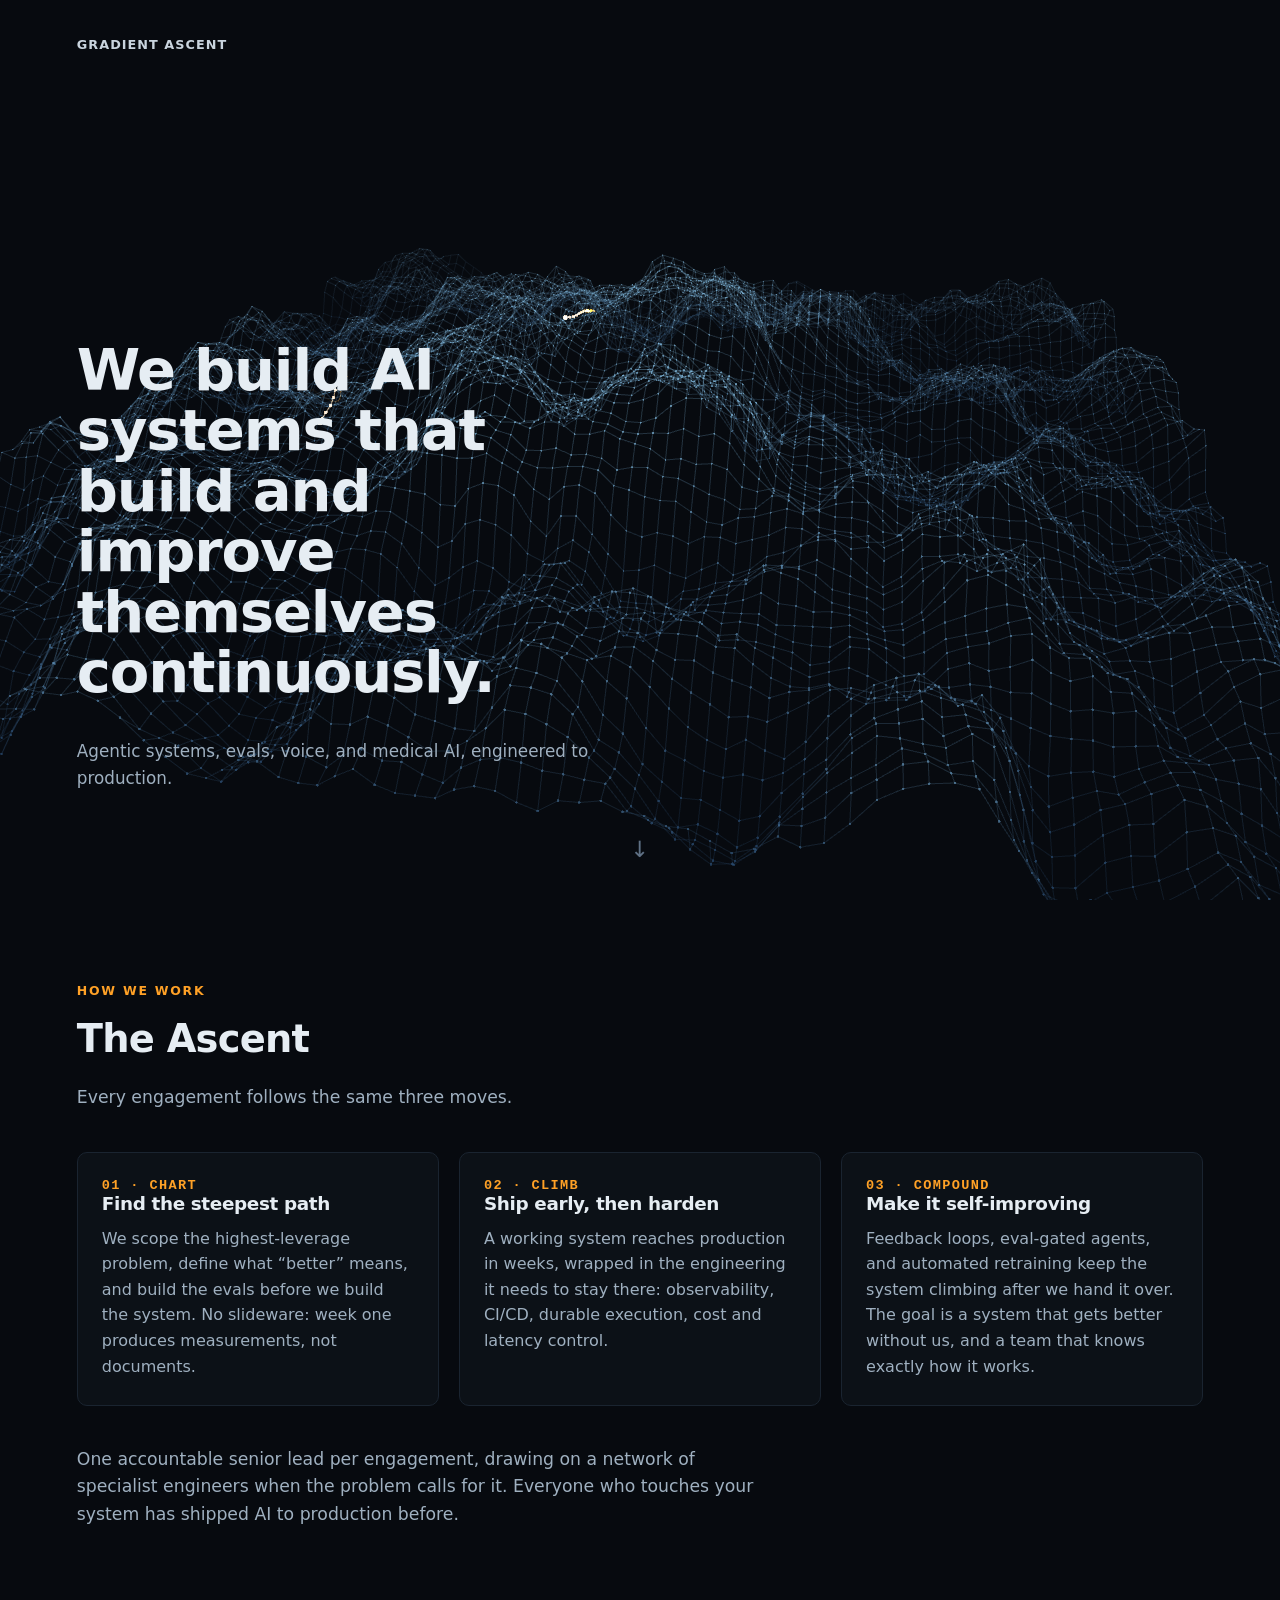
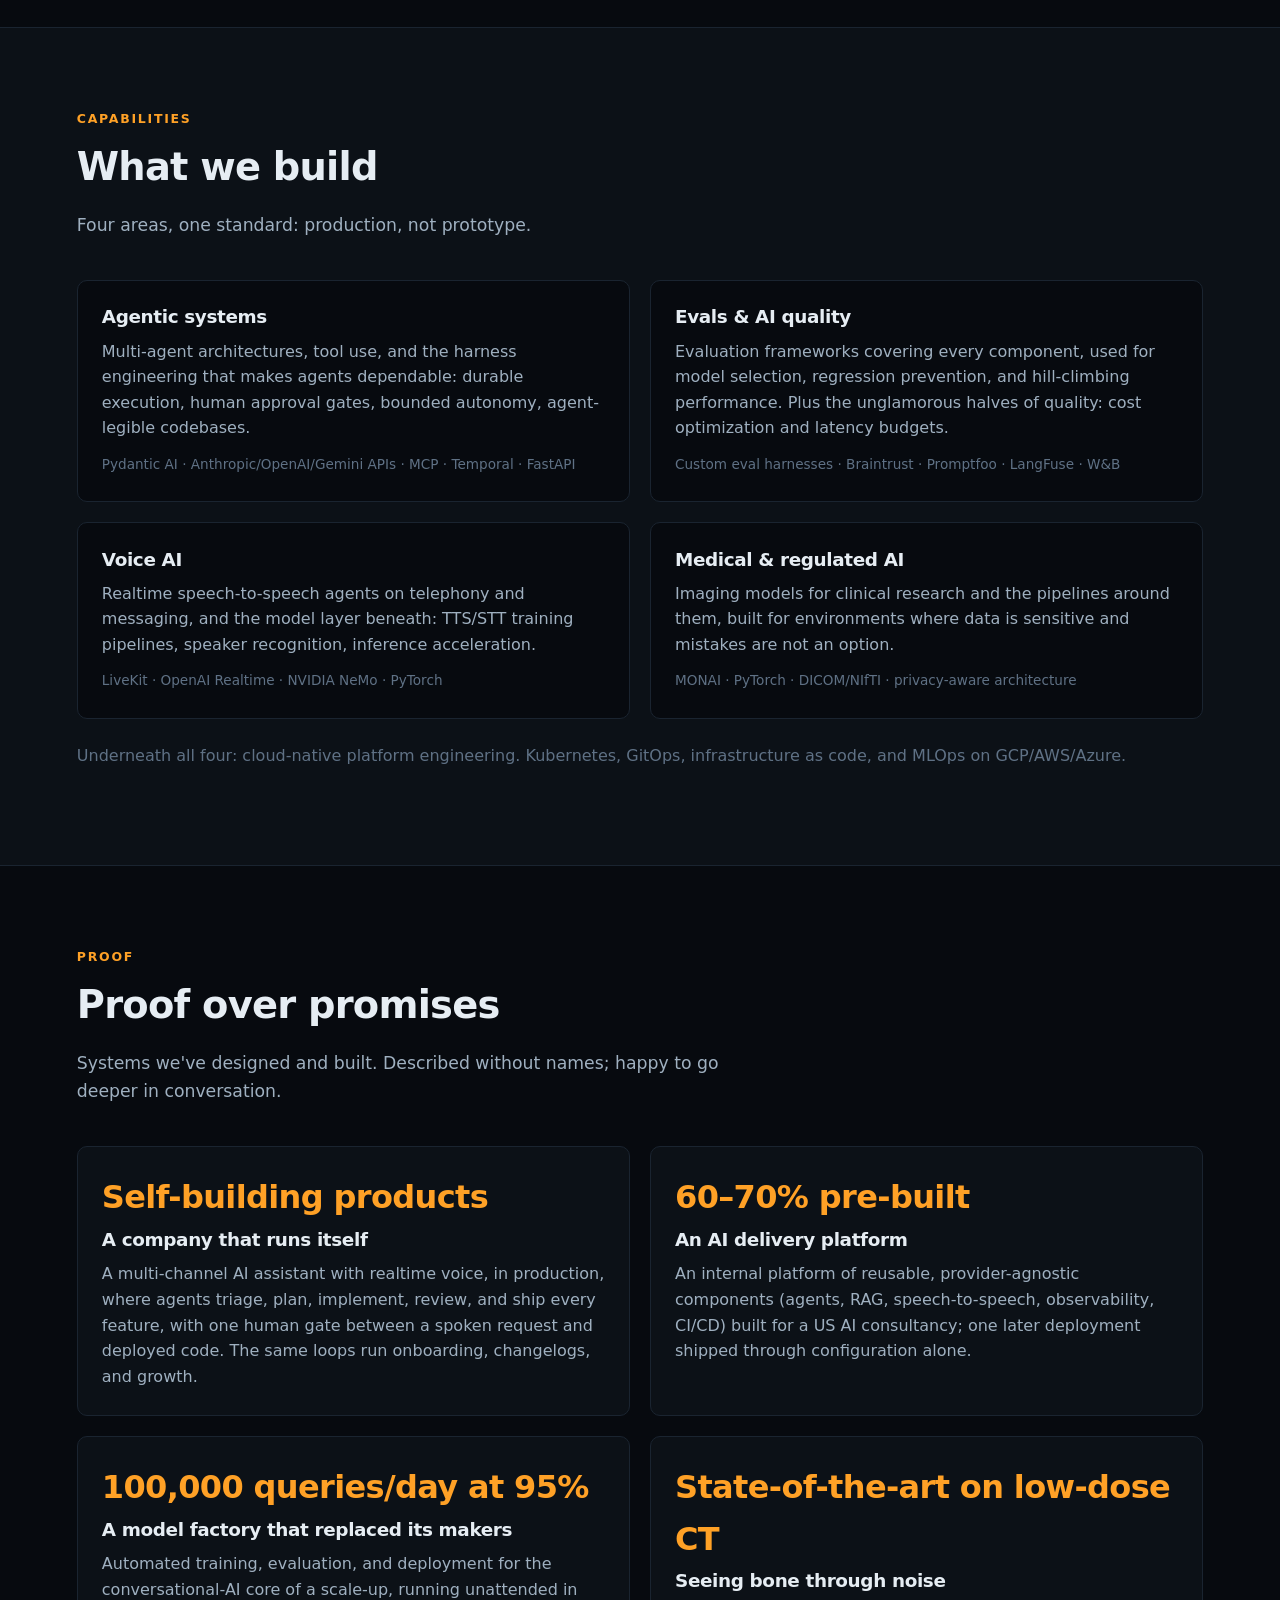
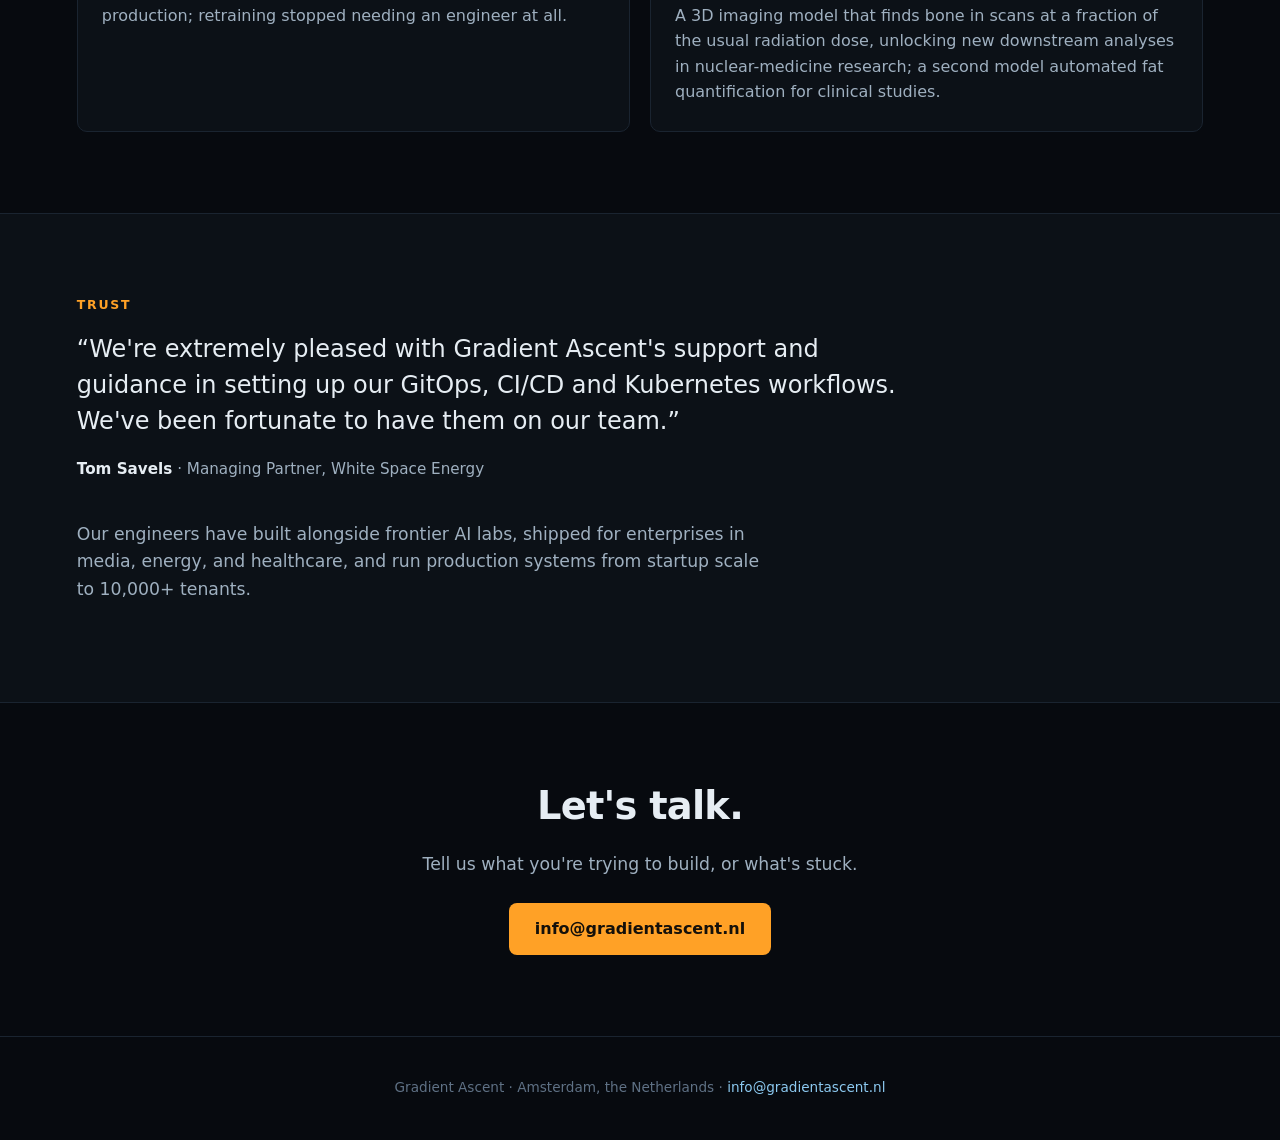
==== commit ae76b0dd: "OG image + ascent-mark favicon from the hero render; restore cookieless GA4 tag og.jpg is a frozen 1" ====
--- a/index.html
+++ b/index.html
@@ -1,4 +1,11 @@
-<!DOCTYPE html><html lang="en"> <head><meta charset="utf-8"><meta name="viewport" content="width=device-width, initial-scale=1"><title>Gradient Ascent · Applied AI engineering</title><meta name="description" content="We build AI systems that build and improve themselves continuously. Agentic systems, evals, voice, and medical AI, engineered to production."><link rel="canonical" href="https://gradientascent.nl/"><meta property="og:title" content="Gradient Ascent · Applied AI engineering"><meta property="og:description" content="We build AI systems that build and improve themselves continuously. Agentic systems, evals, voice, and medical AI, engineered to production."><meta property="og:type" content="website"><meta property="og:url" content="https://gradientascent.nl/"><!-- og:image: frozen hero frame, added in phase-4 step 4 --><meta name="theme-color" content="#070a0f"><link rel="icon" type="image/png" href="/favicon.png"><style>:root{color-scheme:dark;--bg: #070a0f;--bg-raise: #0c1117;--ink: #e6edf3;--muted: #9fb0c0;--dim: #5f7185;--line: #1a2430;--amber: #ffa126;--blue: #8cc9f0;--max: 72rem}*{box-sizing:border-box}html{scroll-behavior:smooth}html,body{margin:0;background:var(--bg);color:var(--ink);font-family:-apple-system,BlinkMacSystemFont,Inter,Segoe UI,system-ui,sans-serif;font-size:16px;line-height:1.6}h1,h2,h3{line-height:1.15;letter-spacing:-.02em;font-weight:600;margin:0 0 .6em}h2{font-size:clamp(1.6rem,3vw,2.4rem)}h3{font-size:1.15rem}p{margin:0 0 1em}a{color:var(--blue);text-decoration:none}a:hover{text-decoration:underline}section.band{padding:clamp(4rem,9vh,7rem) 6vw}section.band.raise{background:var(--bg-raise);border-top:1px solid var(--line);border-bottom:1px solid var(--line)}.inner{max-width:var(--max);margin:0 auto}.kicker{font-size:.78rem;font-weight:600;letter-spacing:.14em;text-transform:uppercase;color:var(--amber);margin-bottom:1rem}.lede{color:var(--muted);max-width:44rem;font-size:1.08rem}.grid{display:grid;gap:1.25rem;margin-top:2.5rem}.grid.cols-2{grid-template-columns:repeat(2,1fr)}.grid.cols-3{grid-template-columns:repeat(3,1fr)}@media(max-width:900px){.grid.cols-2,.grid.cols-3{grid-template-columns:1fr}}.card{background:var(--bg-raise);border:1px solid var(--line);border-radius:10px;padding:1.6rem 1.5rem}section.raise .card{background:var(--bg)}.card .tech{color:var(--dim);font-size:.85rem;margin:.8rem 0 0}.card p{color:var(--muted);margin-bottom:0}.num{font-size:clamp(1.5rem,2.6vw,2rem);font-weight:650;letter-spacing:-.02em;color:var(--amber);display:block;margin-bottom:.35rem}.steps{counter-reset:step}.step .n{color:var(--amber);font:600 .85rem ui-monospace,monospace;letter-spacing:.1em}blockquote{margin:0;font-size:clamp(1.15rem,2vw,1.5rem);line-height:1.5;font-weight:450;max-width:52rem}blockquote footer{font-size:.95rem;color:var(--muted);margin-top:1.2rem}blockquote footer strong{color:var(--ink)}.cta{display:inline-block;margin-top:1.5rem;padding:.85rem 1.6rem;border-radius:8px;background:var(--amber);color:#14100a;font-weight:600}.cta:hover{text-decoration:none;filter:brightness(1.08)}footer.site{padding:2.5rem 6vw;color:var(--dim);font-size:.85rem;border-top:1px solid var(--line);text-align:center}.hero[data-astro-cid-j7pv25f6]{position:relative;height:100vh;height:100svh;overflow:hidden}#hero-canvas[data-astro-cid-j7pv25f6]{position:absolute;inset:0;width:100%;height:100%;display:block}.hero-brand[data-astro-cid-j7pv25f6]{position:absolute;top:2.2rem;left:6vw;font-weight:600;letter-spacing:.08em;text-transform:uppercase;font-size:.8rem;color:#c9d4de}.hero-copy[data-astro-cid-j7pv25f6]{position:absolute;left:6vw;bottom:12vh;max-width:34rem;pointer-events:none}.hero-copy[data-astro-cid-j7pv25f6] h1[data-astro-cid-j7pv25f6]{font-size:clamp(2rem,4.5vw,3.6rem);line-height:1.05;margin:0 0 .6em;font-weight:600;letter-spacing:-.02em}.hero-copy[data-astro-cid-j7pv25f6] p[data-astro-cid-j7pv25f6]{font-size:1.05rem;color:var(--muted);margin:0}.hero-down[data-astro-cid-j7pv25f6]{position:absolute;left:50%;bottom:2rem;transform:translate(-50%);color:var(--dim);font-size:1.4rem}.hero-down[data-astro-cid-j7pv25f6]:hover{text-decoration:none;color:var(--muted)}
+<!DOCTYPE html><html lang="en"> <head><meta charset="utf-8"><meta name="viewport" content="width=device-width, initial-scale=1"><title>Gradient Ascent · Applied AI engineering</title><meta name="description" content="We build AI systems that build and improve themselves continuously. Agentic systems, evals, voice, and medical AI, engineered to production."><link rel="canonical" href="https://gradientascent.nl/"><meta property="og:title" content="Gradient Ascent · Applied AI engineering"><meta property="og:description" content="We build AI systems that build and improve themselves continuously. Agentic systems, evals, voice, and medical AI, engineered to production."><meta property="og:type" content="website"><meta property="og:url" content="https://gradientascent.nl/"><meta property="og:image" content="https://gradientascent.nl/og.jpg"><meta property="og:image:type" content="image/jpeg"><meta property="og:image:width" content="1200"><meta property="og:image:height" content="630"><meta name="twitter:card" content="summary_large_image"><meta name="theme-color" content="#070a0f"><link rel="icon" type="image/png" href="/favicon.png"><link rel="apple-touch-icon" href="/apple-touch-icon.png"><!-- Google Analytics 4, cookieless. client_storage:'none' means no cookie is
+         set, so no consent banner is needed; the tradeoff is that returning
+         visitors count as new ones. Referrer, geography and volume still work. --><script async src="https://www.googletagmanager.com/gtag/js?id=G-QC8F91SN3S"></script><script>
+      window.dataLayer = window.dataLayer || [];
+      function gtag() { dataLayer.push(arguments); }
+      gtag('js', new Date());
+      gtag('config', 'G-QC8F91SN3S', { client_storage: 'none' });
+    </script><style>:root{color-scheme:dark;--bg: #070a0f;--bg-raise: #0c1117;--ink: #e6edf3;--muted: #9fb0c0;--dim: #5f7185;--line: #1a2430;--amber: #ffa126;--blue: #8cc9f0;--max: 72rem}*{box-sizing:border-box}html{scroll-behavior:smooth}html,body{margin:0;background:var(--bg);color:var(--ink);font-family:-apple-system,BlinkMacSystemFont,Inter,Segoe UI,system-ui,sans-serif;font-size:16px;line-height:1.6}h1,h2,h3{line-height:1.15;letter-spacing:-.02em;font-weight:600;margin:0 0 .6em}h2{font-size:clamp(1.6rem,3vw,2.4rem)}h3{font-size:1.15rem}p{margin:0 0 1em}a{color:var(--blue);text-decoration:none}a:hover{text-decoration:underline}section.band{padding:clamp(4rem,9vh,7rem) 6vw}section.band.raise{background:var(--bg-raise);border-top:1px solid var(--line);border-bottom:1px solid var(--line)}.inner{max-width:var(--max);margin:0 auto}.kicker{font-size:.78rem;font-weight:600;letter-spacing:.14em;text-transform:uppercase;color:var(--amber);margin-bottom:1rem}.lede{color:var(--muted);max-width:44rem;font-size:1.08rem}.grid{display:grid;gap:1.25rem;margin-top:2.5rem}.grid.cols-2{grid-template-columns:repeat(2,1fr)}.grid.cols-3{grid-template-columns:repeat(3,1fr)}@media(max-width:900px){.grid.cols-2,.grid.cols-3{grid-template-columns:1fr}}.card{background:var(--bg-raise);border:1px solid var(--line);border-radius:10px;padding:1.6rem 1.5rem}section.raise .card{background:var(--bg)}.card .tech{color:var(--dim);font-size:.85rem;margin:.8rem 0 0}.card p{color:var(--muted);margin-bottom:0}.num{font-size:clamp(1.5rem,2.6vw,2rem);font-weight:650;letter-spacing:-.02em;color:var(--amber);display:block;margin-bottom:.35rem}.steps{counter-reset:step}.step .n{color:var(--amber);font:600 .85rem ui-monospace,monospace;letter-spacing:.1em}blockquote{margin:0;font-size:clamp(1.15rem,2vw,1.5rem);line-height:1.5;font-weight:450;max-width:52rem}blockquote footer{font-size:.95rem;color:var(--muted);margin-top:1.2rem}blockquote footer strong{color:var(--ink)}.cta{display:inline-block;margin-top:1.5rem;padding:.85rem 1.6rem;border-radius:8px;background:var(--amber);color:#14100a;font-weight:600}.cta:hover{text-decoration:none;filter:brightness(1.08)}footer.site{padding:2.5rem 6vw;color:var(--dim);font-size:.85rem;border-top:1px solid var(--line);text-align:center}.hero[data-astro-cid-j7pv25f6]{position:relative;height:100vh;height:100svh;overflow:hidden}#hero-canvas[data-astro-cid-j7pv25f6]{position:absolute;inset:0;width:100%;height:100%;display:block}.hero-brand[data-astro-cid-j7pv25f6]{position:absolute;top:2.2rem;left:6vw;font-weight:600;letter-spacing:.08em;text-transform:uppercase;font-size:.8rem;color:#c9d4de}.hero-copy[data-astro-cid-j7pv25f6]{position:absolute;left:6vw;bottom:12vh;max-width:34rem;pointer-events:none}.hero-copy[data-astro-cid-j7pv25f6] h1[data-astro-cid-j7pv25f6]{font-size:clamp(2rem,4.5vw,3.6rem);line-height:1.05;margin:0 0 .6em;font-weight:600;letter-spacing:-.02em}.hero-copy[data-astro-cid-j7pv25f6] p[data-astro-cid-j7pv25f6]{font-size:1.05rem;color:var(--muted);margin:0}.hero-down[data-astro-cid-j7pv25f6]{position:absolute;left:50%;bottom:2rem;transform:translate(-50%);color:var(--dim);font-size:1.4rem}.hero-down[data-astro-cid-j7pv25f6]:hover{text-decoration:none;color:var(--muted)}
 </style></head> <body>   <section class="hero" id="top" data-astro-cid-j7pv25f6> <canvas id="hero-canvas" data-astro-cid-j7pv25f6></canvas> <div class="hero-brand" data-astro-cid-j7pv25f6>Gradient Ascent</div> <div class="hero-copy" data-astro-cid-j7pv25f6> <h1 data-astro-cid-j7pv25f6>We build AI systems that build and improve themselves continuously.</h1> <p data-astro-cid-j7pv25f6>Agentic systems, evals, voice, and medical AI, engineered to production.</p> </div> <a class="hero-down" href="#method" aria-label="Scroll to content" data-astro-cid-j7pv25f6>↓</a> </section>  <section class="band" id="method" data-astro-cid-j7pv25f6> <div class="inner" data-astro-cid-j7pv25f6> <div class="kicker" data-astro-cid-j7pv25f6>How we work</div> <h2 data-astro-cid-j7pv25f6>The Ascent</h2> <p class="lede" data-astro-cid-j7pv25f6>Every engagement follows the same three moves.</p> <div class="grid cols-3 steps" data-astro-cid-j7pv25f6> <div class="card step" data-astro-cid-j7pv25f6> <div class="n" data-astro-cid-j7pv25f6>01 · CHART</div> <h3 data-astro-cid-j7pv25f6>Find the steepest path</h3> <p data-astro-cid-j7pv25f6>We scope the highest-leverage problem, define what “better” means, and build the evals before we build the system. No slideware: week one produces measurements, not documents.</p> </div> <div class="card step" data-astro-cid-j7pv25f6> <div class="n" data-astro-cid-j7pv25f6>02 · CLIMB</div> <h3 data-astro-cid-j7pv25f6>Ship early, then harden</h3> <p data-astro-cid-j7pv25f6>A working system reaches production in weeks, wrapped in the engineering it needs to stay there: observability, CI/CD, durable execution, cost and latency control.</p> </div> <div class="card step" data-astro-cid-j7pv25f6> <div class="n" data-astro-cid-j7pv25f6>03 · COMPOUND</div> <h3 data-astro-cid-j7pv25f6>Make it self-improving</h3> <p data-astro-cid-j7pv25f6>Feedback loops, eval-gated agents, and automated retraining keep the system climbing after we hand it over. The goal is a system that gets better without us, and a team that knows exactly how it works.</p> </div> </div> <p class="lede" style="margin-top: 2.5rem;" data-astro-cid-j7pv25f6>
 One accountable senior lead per engagement, drawing on a network of specialist
         engineers when the problem calls for it. Everyone who touches your system has
